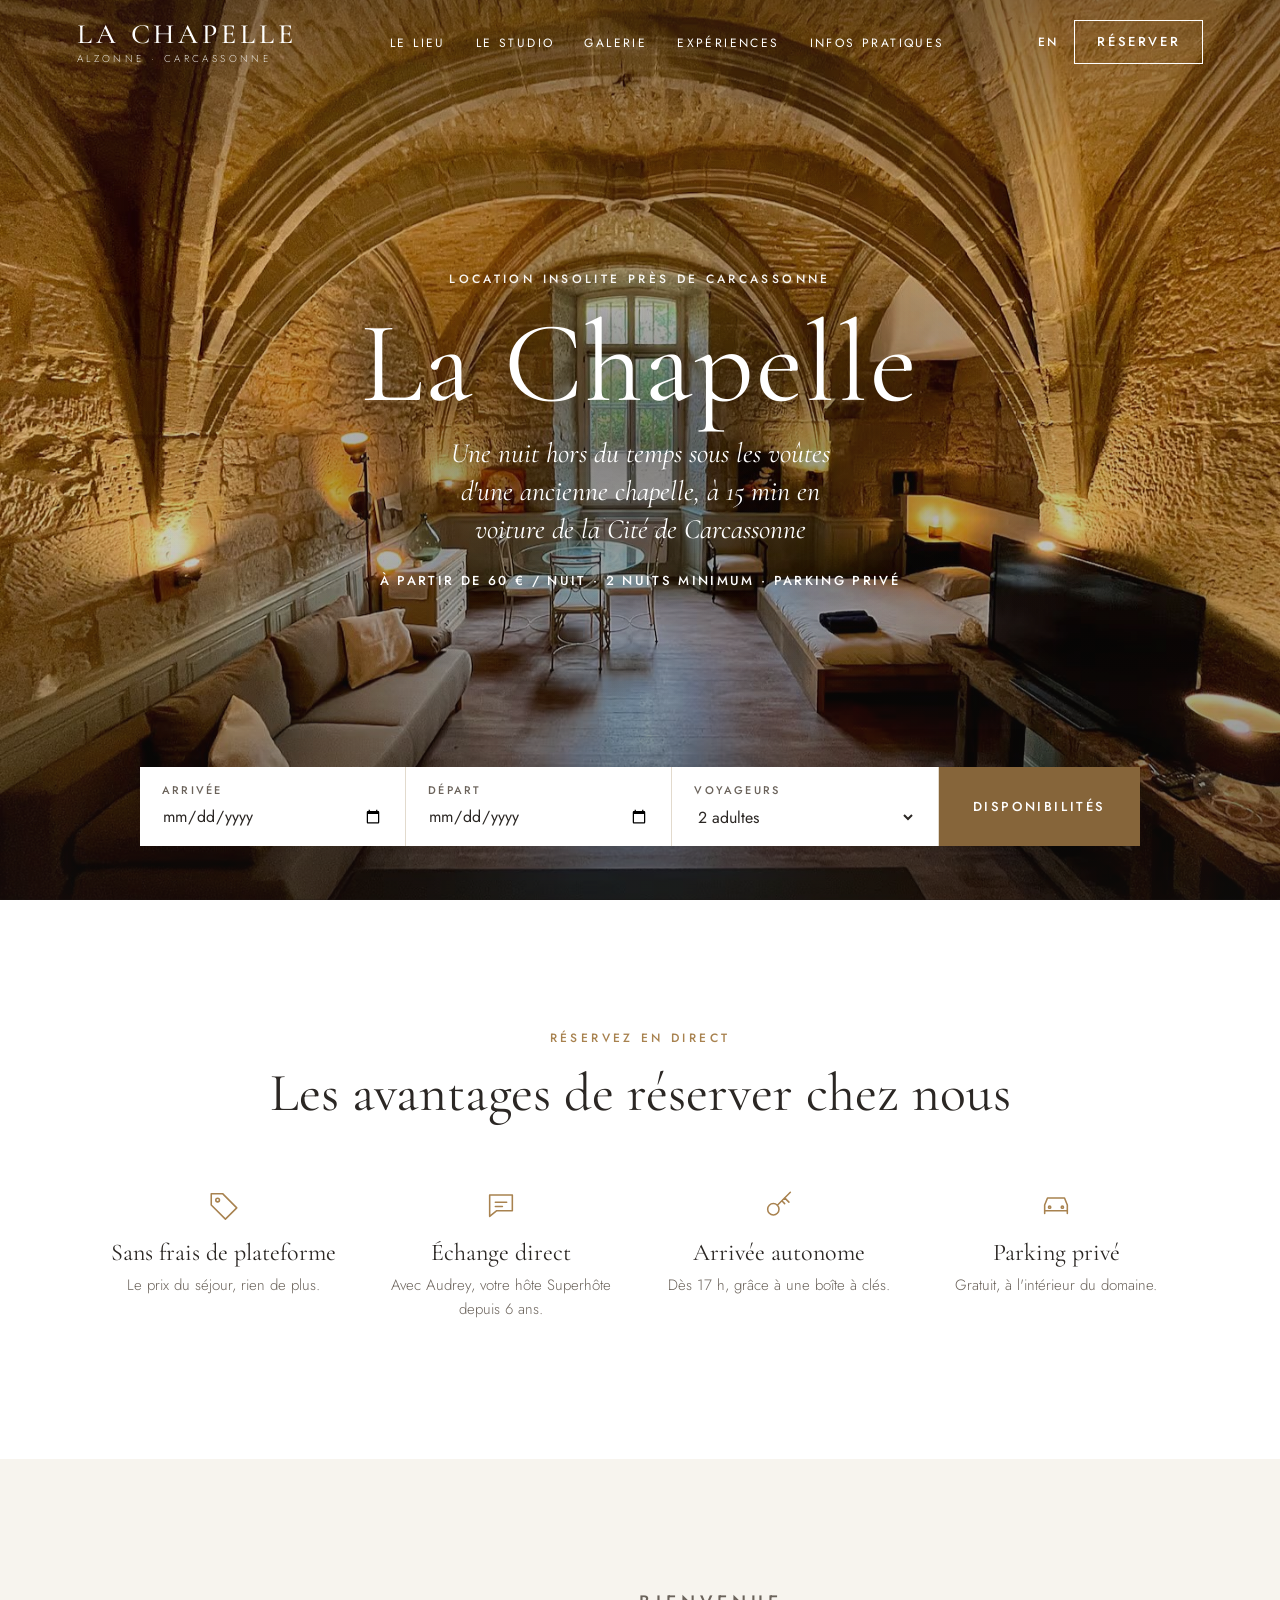
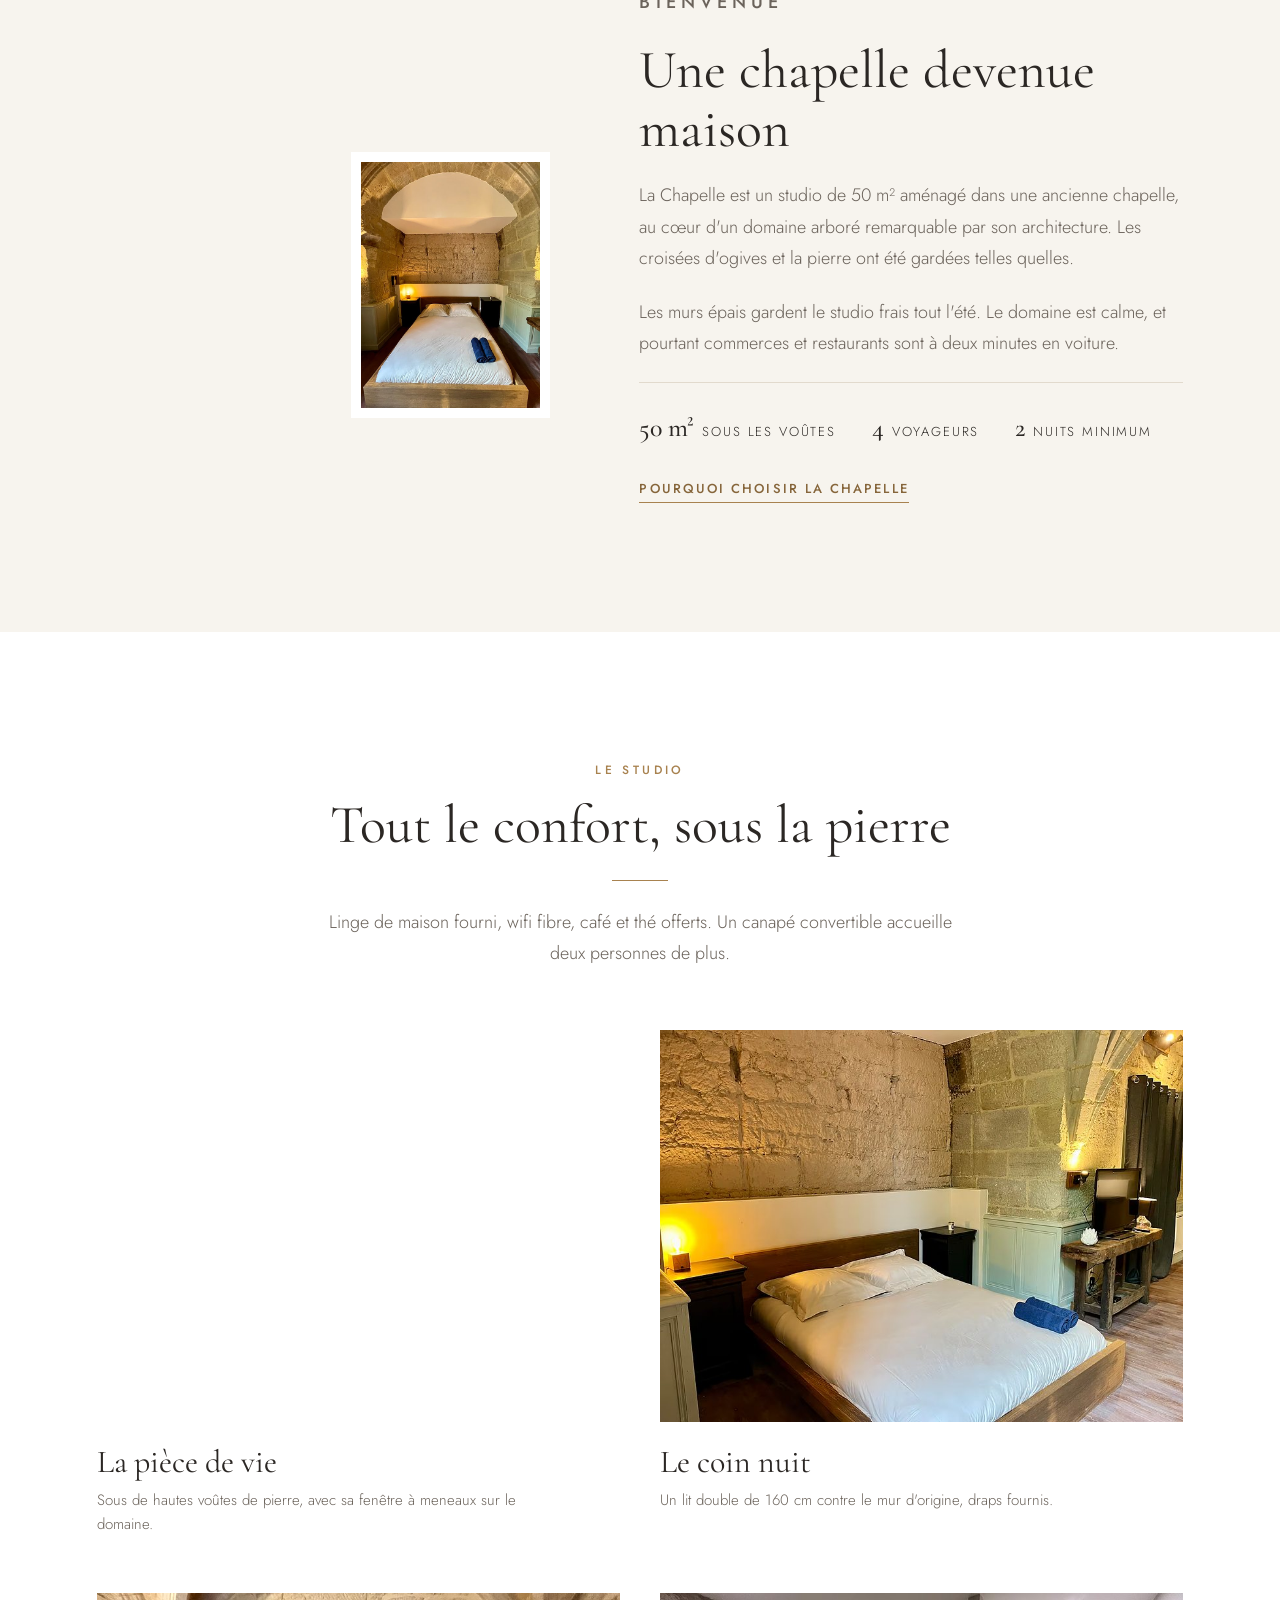
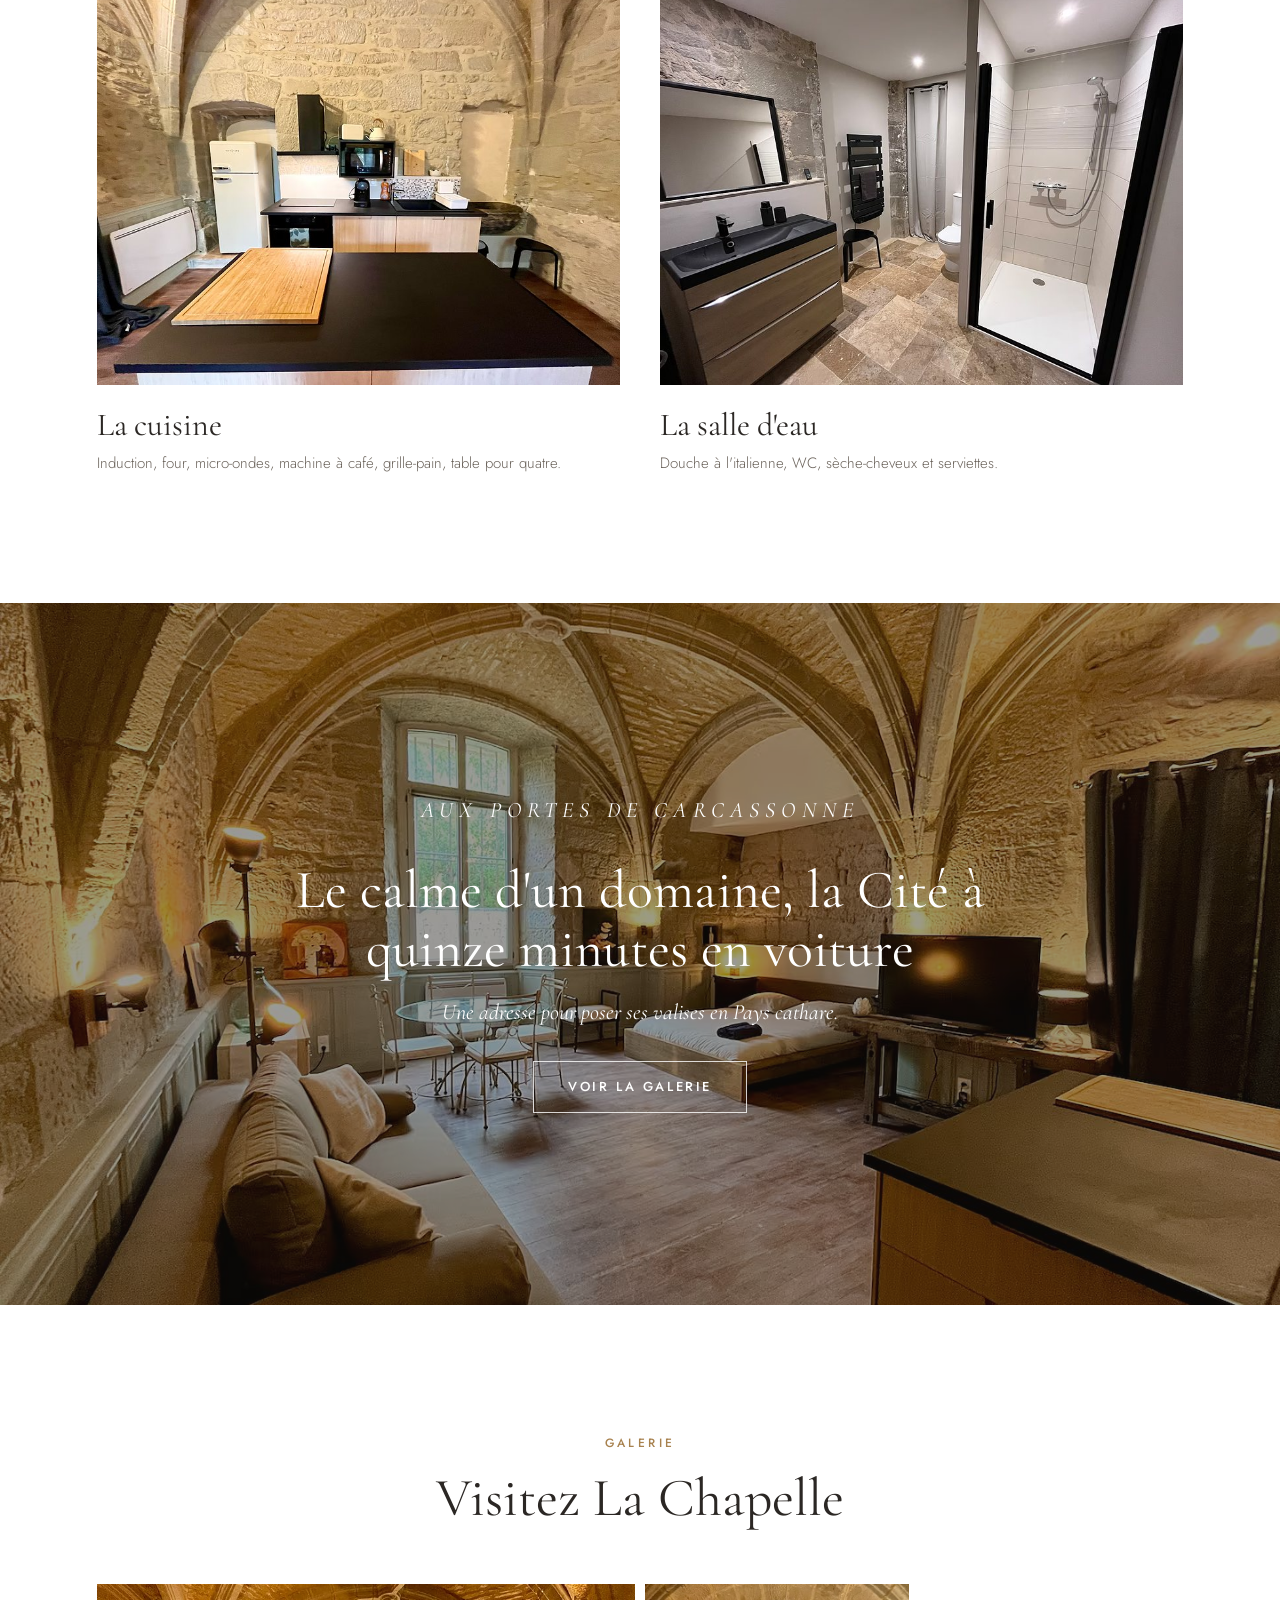
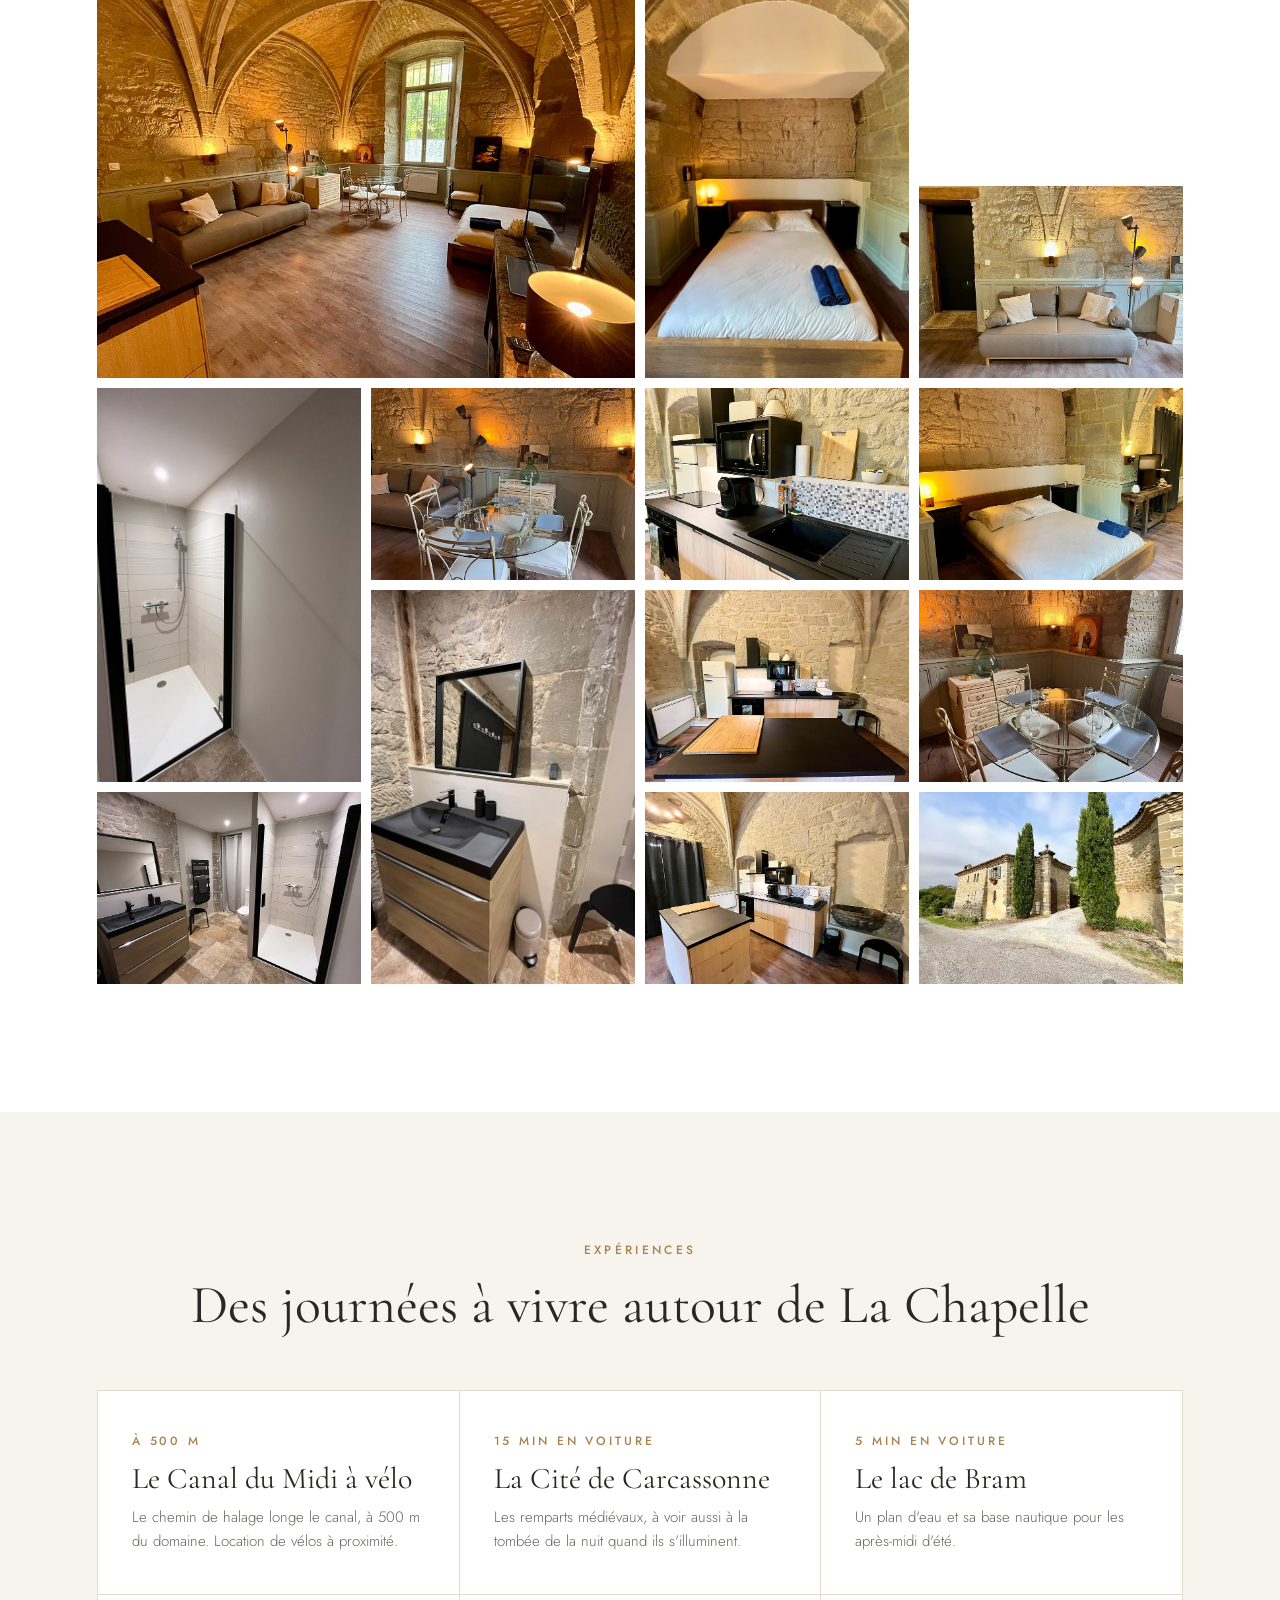
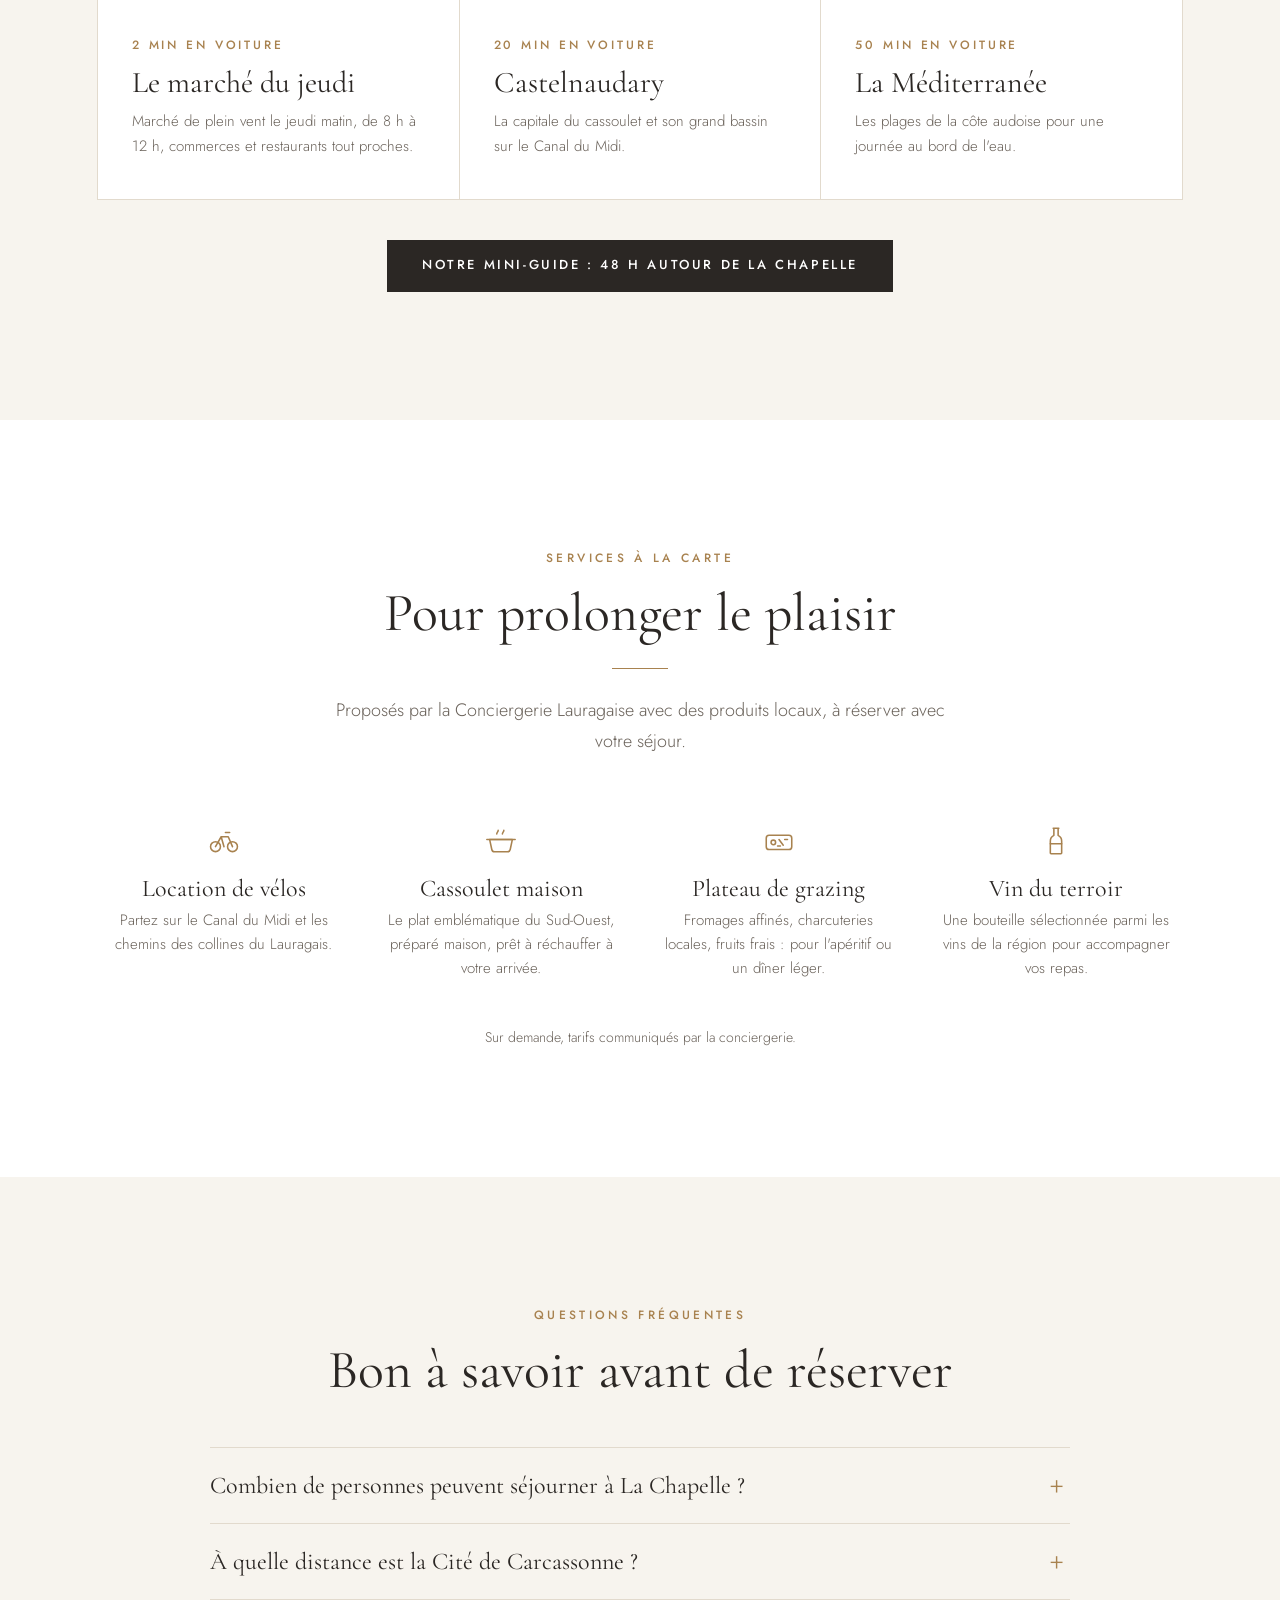
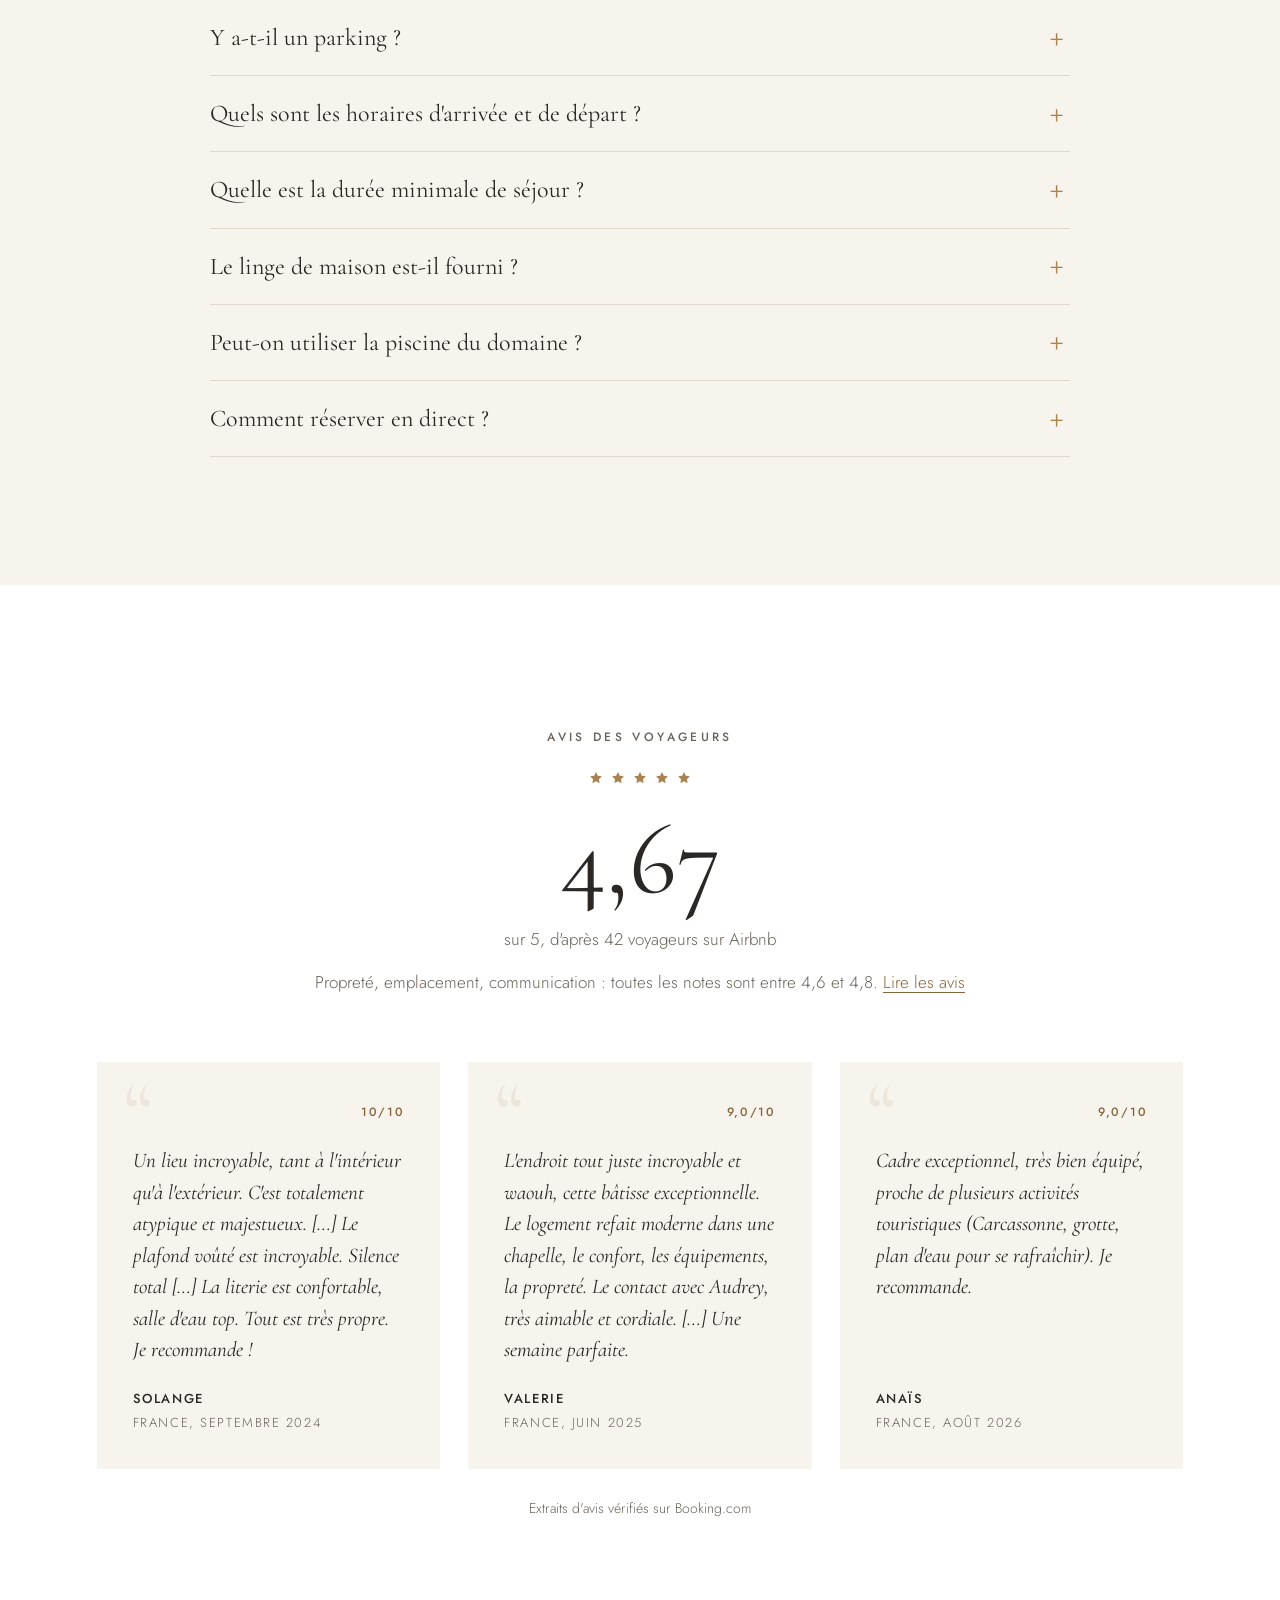
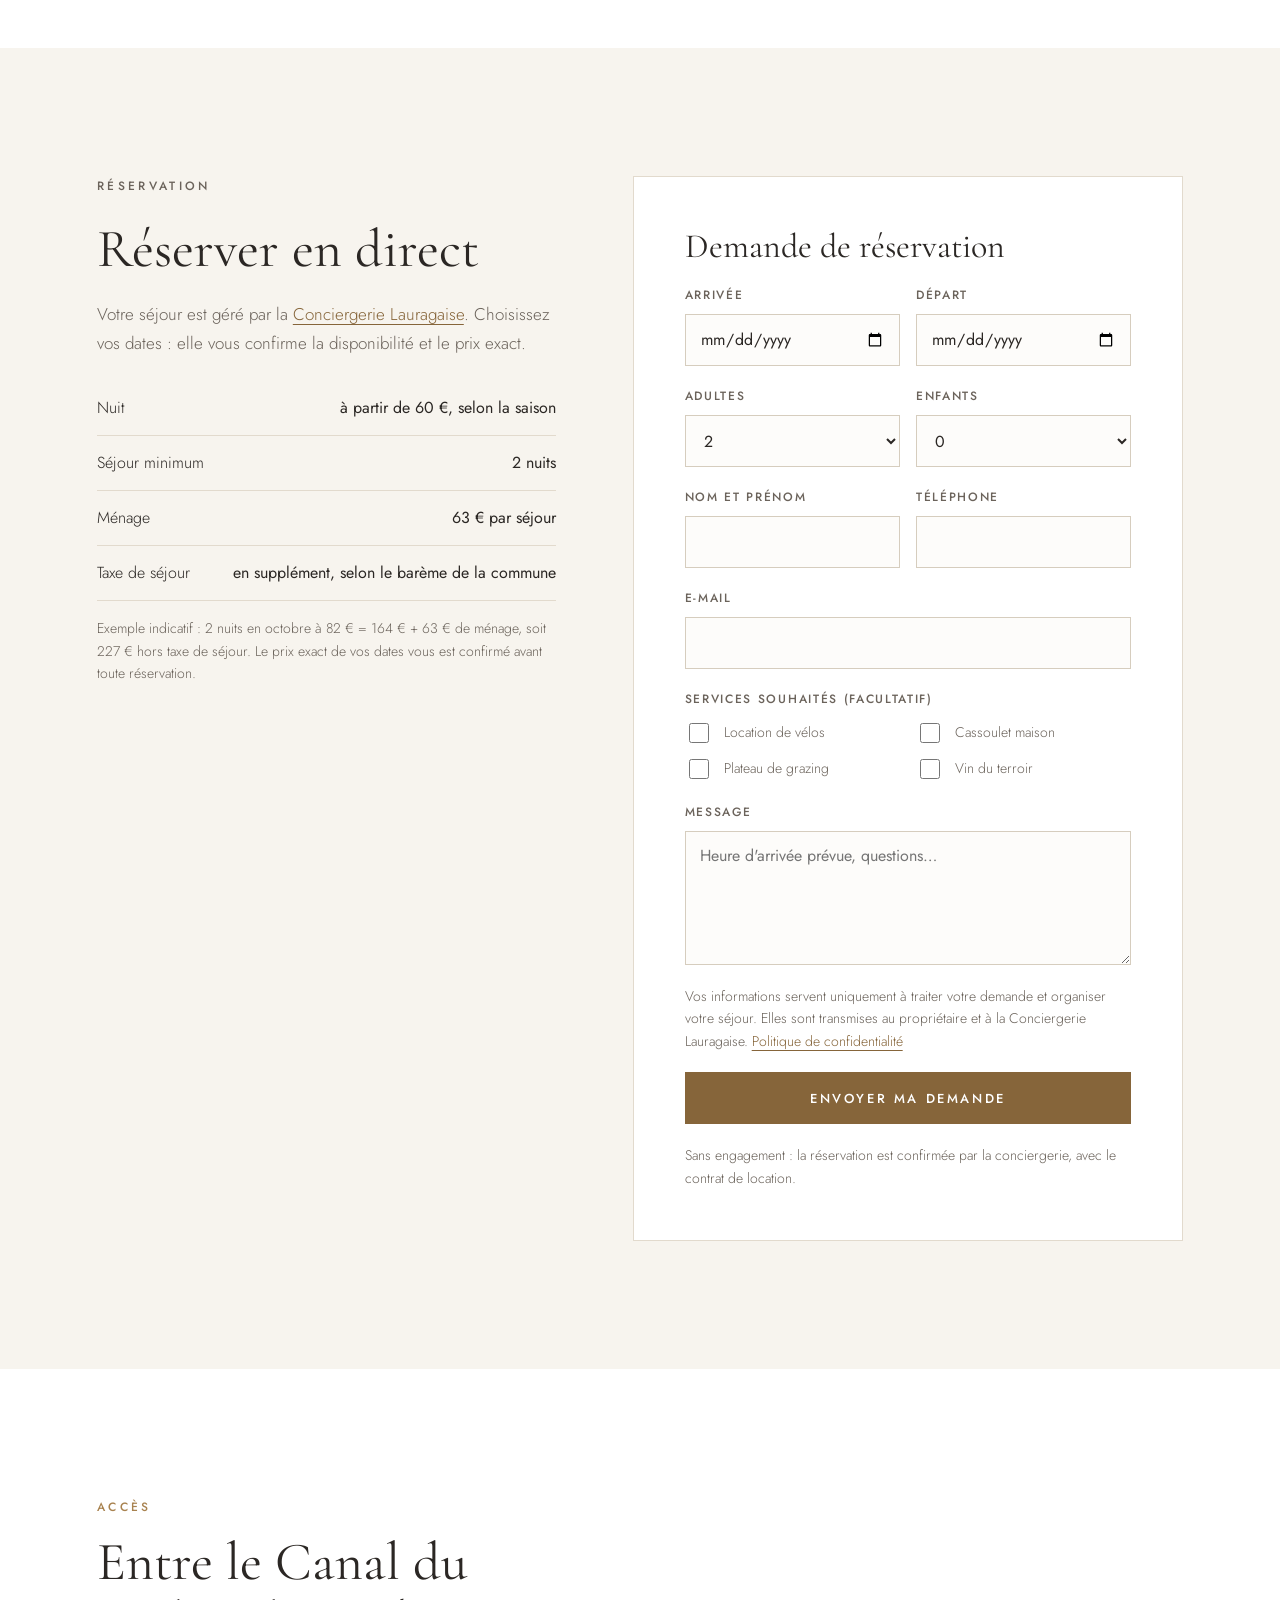
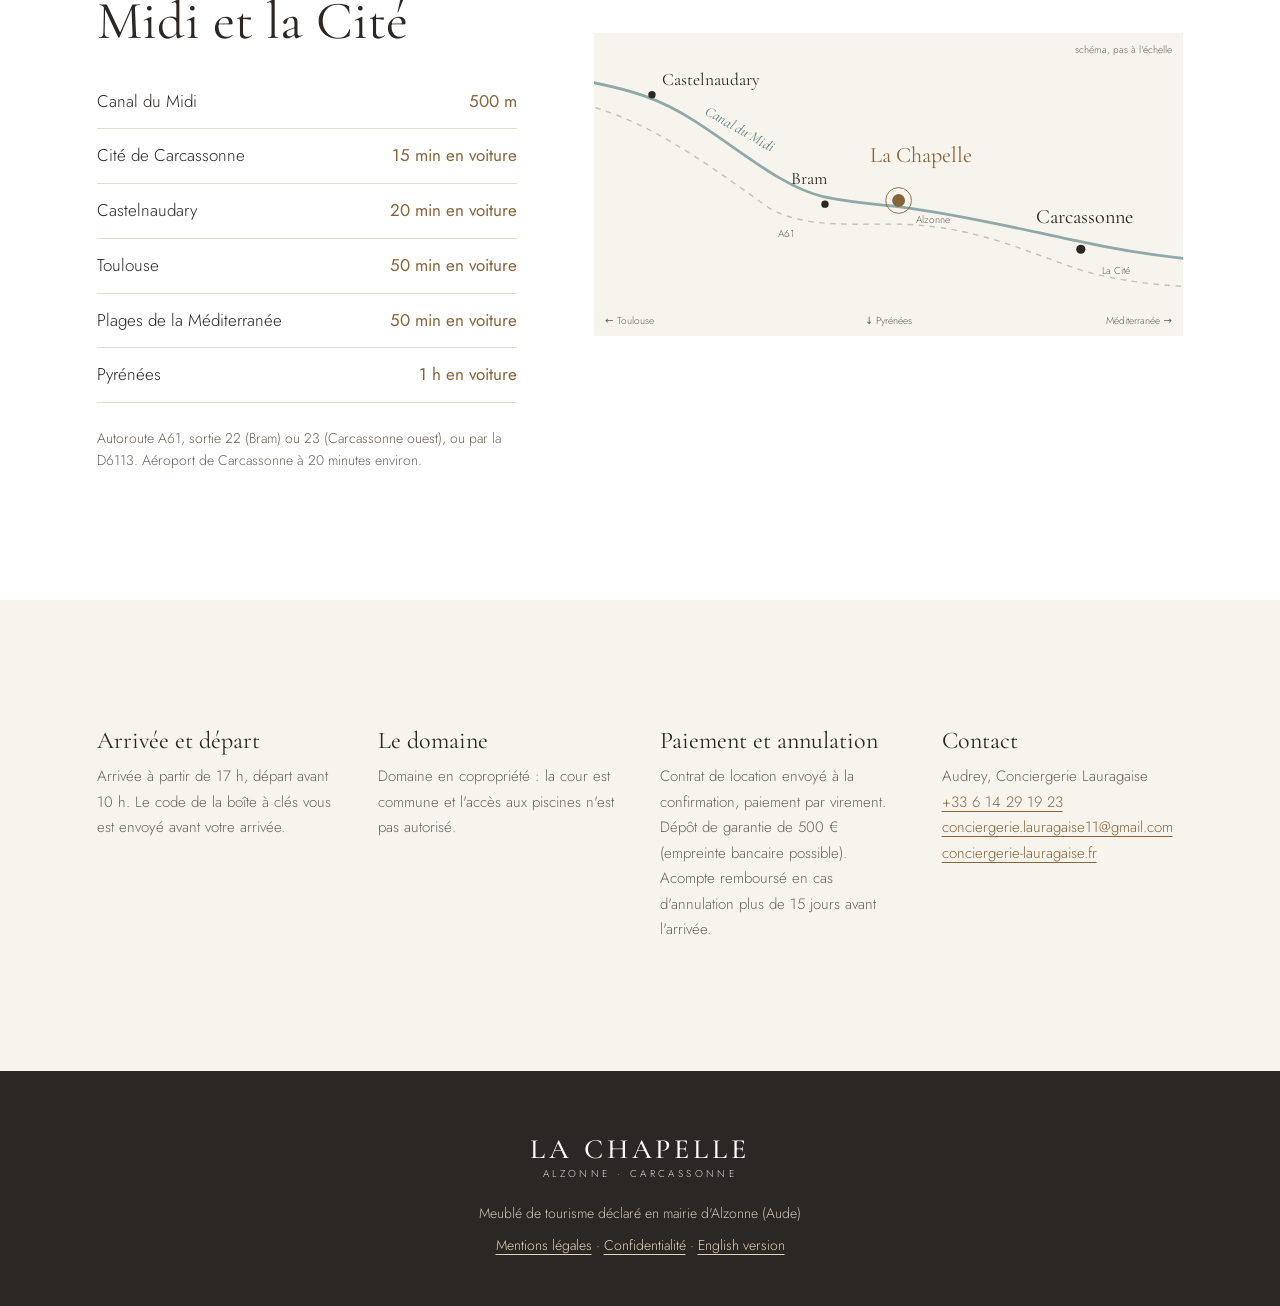
==== index.html @ 8fb8785d "Conversion et contenu : prix dès l'accueil, tarifs expliqués, distances précisées, pages « Pourquoi " ====
<!doctype html>
<html lang="fr">
<head>
<meta charset="utf-8">
<meta name="viewport" content="width=device-width, initial-scale=1">
<title>La Chapelle, location insolite près de Carcassonne – Canal du Midi</title>
<meta name="description" content="Dormez dans une ancienne chapelle : studio de charme de 50 m² pour 4 personnes à Alzonne, à 15 min de la Cité de Carcassonne et 500 m du Canal du Midi. Parking, arrivée autonome. Réservez en direct.">
<link rel="canonical" href="https://lachapelle-carcassonne.com/">
<link rel="alternate" hreflang="fr" href="https://lachapelle-carcassonne.com/"><link rel="alternate" hreflang="en" href="https://lachapelle-carcassonne.com/en/"><link rel="alternate" hreflang="x-default" href="https://lachapelle-carcassonne.com/">
<meta name="robots" content="index,follow,max-image-preview:large">
<meta property="og:url" content="https://lachapelle-carcassonne.com/">
<meta property="og:locale" content="fr_FR">
<meta property="og:site_name" content="La Chapelle">
<meta name="twitter:card" content="summary_large_image">
<meta property="og:type" content="website">
<meta property="og:title" content="La Chapelle, location insolite près de Carcassonne – Canal du Midi">
<meta property="og:description" content="Dormez dans une ancienne chapelle : studio de charme de 50 m² pour 4 personnes à Alzonne, à 15 min de la Cité de Carcassonne et 500 m du Canal du Midi. Parking, arrivée autonome. Réservez en direct.">
<meta property="og:image" content="https://lachapelle-carcassonne.com/img/partage.jpg"><meta property="og:image:width" content="1200"><meta property="og:image:height" content="630">
<script type="application/ld+json">[{"@context": "https://schema.org", "@type": "VacationRental", "@id": "https://lachapelle-carcassonne.com/#chapelle", "name": "La Chapelle", "description": "Dormez dans une ancienne chapelle : studio de charme de 50 m² pour 4 personnes à Alzonne, à 15 min de la Cité de Carcassonne et 500 m du Canal du Midi. Parking, arrivée autonome. Réservez en direct.", "url": "https://lachapelle-carcassonne.com/", "image": ["https://lachapelle-carcassonne.com/img/voutes-1600.jpg", "https://lachapelle-carcassonne.com/img/voutes-2-1600.jpg", "https://lachapelle-carcassonne.com/img/lit-arche-1600.jpg", "https://lachapelle-carcassonne.com/img/domaine-1600.jpg", "https://lachapelle-carcassonne.com/img/cuisine-ilot-1600.jpg"], "address": {"@type": "PostalAddress", "addressLocality": "Alzonne", "postalCode": "11170", "addressRegion": "Occitanie", "addressCountry": "FR"}, "geo": {"@type": "GeoCoordinates", "latitude": 43.254, "longitude": 2.176}, "telephone": "+33614291923", "email": "conciergerie.lauragaise11@gmail.com", "checkinTime": "17:00", "checkoutTime": "10:00", "priceRange": "60 € +", "containsPlace": {"@type": "Accommodation", "additionalType": "EntirePlace", "occupancy": {"@type": "QuantitativeValue", "value": 4}, "floorSize": {"@type": "QuantitativeValue", "value": 50, "unitCode": "MTK"}, "numberOfBedrooms": 0, "numberOfBathroomsTotal": 1, "bed": [{"@type": "BedDetails", "typeOfBed": "Double", "numberOfBeds": 1}, {"@type": "BedDetails", "typeOfBed": "SofaBed", "numberOfBeds": 1}]}, "amenityFeature": [{"@type": "LocationFeatureSpecification", "name": "kitchen", "value": true}, {"@type": "LocationFeatureSpecification", "name": "wifi", "value": true}, {"@type": "LocationFeatureSpecification", "name": "freeParking", "value": true}, {"@type": "LocationFeatureSpecification", "name": "tv", "value": true}, {"@type": "LocationFeatureSpecification", "name": "hairDryer", "value": true}, {"@type": "LocationFeatureSpecification", "name": "coffeeMaker", "value": true}, {"@type": "LocationFeatureSpecification", "name": "microwave", "value": true}, {"@type": "LocationFeatureSpecification", "name": "oven", "value": true}]}, {"@context": "https://schema.org", "@type": "FAQPage", "inLanguage": "fr", "mainEntity": [{"@type": "Question", "name": "Combien de personnes peuvent séjourner à La Chapelle ?", "acceptedAnswer": {"@type": "Answer", "text": "Le studio accueille jusqu'à 4 personnes : un lit double de 160 cm et un canapé convertible pour deux."}}, {"@type": "Question", "name": "À quelle distance est la Cité de Carcassonne ?", "acceptedAnswer": {"@type": "Answer", "text": "La Cité de Carcassonne est à environ 15 minutes en voiture. Le Canal du Midi est à 500 mètres du domaine, Castelnaudary à 20 minutes en voiture."}}, {"@type": "Question", "name": "Y a-t-il un parking ?", "acceptedAnswer": {"@type": "Answer", "text": "Oui, un parking privé et gratuit est disponible à l'intérieur du domaine."}}, {"@type": "Question", "name": "Quels sont les horaires d'arrivée et de départ ?", "acceptedAnswer": {"@type": "Answer", "text": "Arrivée à partir de 17 h, en autonomie grâce à une boîte à clés, et départ avant 10 h."}}, {"@type": "Question", "name": "Quelle est la durée minimale de séjour ?", "acceptedAnswer": {"@type": "Answer", "text": "Le séjour minimum est de 2 nuits."}}, {"@type": "Question", "name": "Le linge de maison est-il fourni ?", "acceptedAnswer": {"@type": "Answer", "text": "Oui : draps, serviettes de toilette et torchons sont fournis, ainsi que le café et le thé."}}, {"@type": "Question", "name": "Peut-on utiliser la piscine du domaine ?", "acceptedAnswer": {"@type": "Answer", "text": "Non, le domaine est en copropriété et l'accès aux piscines n'est pas autorisé aux voyageurs."}}, {"@type": "Question", "name": "Comment réserver en direct ?", "acceptedAnswer": {"@type": "Answer", "text": "Choisissez vos dates dans le calendrier et envoyez la demande : la Conciergerie Lauragaise vous confirme la disponibilité, le prix et vous envoie le contrat. Paiement par virement."}}]}]</script>
<meta name="theme-color" content="#FFFFFF">
<link rel="icon" href="favicon.svg" type="image/svg+xml">
<link rel="preload" href="fonts/cormorant-garamond-latin-400-normal.woff2" as="font" type="font/woff2" crossorigin>
<link rel="stylesheet" href="style.css">
</head>
<body>
<a class="skip" href="#contenu">Aller au contenu</a>
<header>
<div class="nav">
<a class="logo" href="#top" aria-label="La Chapelle"><b>La Chapelle</b><small>Alzonne · Carcassonne</small></a>
<ul><li><a href="#bienvenue">Le lieu</a></li><li><a href="#studio">Le studio</a></li><li><a href="#galerie">Galerie</a></li><li><a href="#experiences">Expériences</a></li><li><a href="#infos">Infos pratiques</a></li></ul>
<div class="nav-right"><a class="lang" href="en/" hreflang="en" lang="en" aria-label="English version">EN</a><a class="btn" href="#reserver">Réserver</a></div>
</div>
</header>

<main id="contenu">
<section id="top" class="hero">
<div class="slides"><img src="img/voutes-1600.jpg" srcset="img/voutes-800.jpg 800w, img/voutes-1600.jpg 1600w" sizes="100vw" width="800" height="600" alt="La pièce de vie sous les croisées d'ogives" decoding="async" class="on" fetchpriority="high"><img src="img/domaine-1600.jpg" srcset="img/domaine-800.jpg 800w, img/domaine-1600.jpg 1600w" sizes="100vw" width="800" height="600" alt="L'entrée du domaine bordée de cyprès" loading="lazy" decoding="async"><img src="img/voutes-2-1600.jpg" srcset="img/voutes-2-800.jpg 800w, img/voutes-2-1600.jpg 1600w" sizes="100vw" width="800" height="600" alt="Les voûtes et la grande fenêtre" loading="lazy" decoding="async"></div>
<div class="hero-content">
<h1><span class="label h1-sub">Location insolite près de Carcassonne</span><span class="h1-main">La Chapelle</span></h1>
<p class="hero-sub">Une nuit hors du temps sous les voûtes d'une ancienne chapelle, à 15 min en voiture de la Cité de Carcassonne</p>
<p class="hero-facts">À partir de 60 € / nuit · 2 nuits minimum · Parking privé</p>
</div>
<form class="bookbar" id="bookbar">
<label>Arrivée<input type="date" id="bb-in" required></label>
<label>Départ<input type="date" id="bb-out" required></label>
<label>Voyageurs<select id="bb-g"><option value="1">1 adulte</option><option value="2" selected>2 adultes</option><option value="3">3 adultes</option><option value="4">4 adultes</option></select></label>
<button class="btn gold" type="submit">Disponibilités</button>
</form>
</section>

<section class="section">
<div class="container center">
<p class="label">Réservez en direct</p>
<h2 style="margin-top:14px">Les avantages de réserver chez nous</h2>
<div class="perks"><div class="perk"><svg width="34" height="34" viewBox="0 0 24 24" fill="none" stroke="#A8824F" stroke-width="1.1" stroke-linecap="round" stroke-linejoin="round" aria-hidden="true"><path d="M3 12V4h8l10 10-8 8L3 12z"/><circle cx="7.5" cy="8.5" r="1.3"/></svg><h3>Sans frais de plateforme</h3><p>Le prix du séjour, rien de plus.</p></div><div class="perk"><svg width="34" height="34" viewBox="0 0 24 24" fill="none" stroke="#A8824F" stroke-width="1.1" stroke-linecap="round" stroke-linejoin="round" aria-hidden="true"><path d="M4 5h16v11H9l-5 4V5z"/><path d="M8 10h8M8 13h5"/></svg><h3>Échange direct</h3><p>Avec Audrey, votre hôte Superhôte depuis 6 ans.</p></div><div class="perk"><svg width="34" height="34" viewBox="0 0 24 24" fill="none" stroke="#A8824F" stroke-width="1.1" stroke-linecap="round" stroke-linejoin="round" aria-hidden="true"><circle cx="8" cy="15" r="4"/><path d="M11 12l9-9M16 7l3 3M14 9l2 2"/></svg><h3>Arrivée autonome</h3><p>Dès 17 h, grâce à une boîte à clés.</p></div><div class="perk"><svg width="34" height="34" viewBox="0 0 24 24" fill="none" stroke="#A8824F" stroke-width="1.1" stroke-linecap="round" stroke-linejoin="round" aria-hidden="true"><path d="M4 16v-4l2-5h12l2 5v4M4 16h16M4 16v2M20 16v2"/><circle cx="7.5" cy="13.5" r=".8"/><circle cx="16.5" cy="13.5" r=".8"/></svg><h3>Parking privé</h3><p>Gratuit, à l'intérieur du domaine.</p></div></div>
</div>
</section>

<section id="bienvenue" class="section ivoire">
<div class="container welcome">
<div class="duo">
<img src="img/domaine-1600.jpg" srcset="img/domaine-800.jpg 800w, img/domaine-1600.jpg 1600w" sizes="(max-width:900px) 80vw, 40vw" width="800" height="600" alt="L'entrée du domaine bordée de cyprès" loading="lazy" decoding="async">
<img src="img/lit-arche-1600.jpg" srcset="img/lit-arche-800.jpg 800w, img/lit-arche-1600.jpg 1600w" sizes="(max-width:900px) 45vw, 22vw" width="600" height="800" alt="Le lit sous une arche de pierre" loading="lazy" decoding="async">
</div>
<div class="text">
<p class="label">Bienvenue</p>
<h2>Une chapelle devenue maison</h2>
<p>La Chapelle est un studio de 50 m² aménagé dans une ancienne chapelle, au cœur d'un domaine arboré remarquable par son architecture. Les croisées d'ogives et la pierre ont été gardées telles quelles.</p>
<p>Les murs épais gardent le studio frais tout l'été. Le domaine est calme, et pourtant commerces et restaurants sont à deux minutes en voiture.</p>
<div class="facts"><span><b>50 m²</b>sous les voûtes</span><span><b>4</b>voyageurs</span><span><b>2</b>nuits minimum</span></div>
<p><a class="link-arrow" href="/location-insolite-carcassonne.html">Pourquoi choisir La Chapelle</a></p>
</div>
</div>
</section>

<section id="studio" class="section">
<div class="container">
<div class="center">
<p class="label">Le studio</p>
<h2 style="margin-top:14px">Tout le confort, sous la pierre</h2>
<div class="rule"></div>
<p class="intro-text">Linge de maison fourni, wifi fibre, café et thé offerts. Un canapé convertible accueille deux personnes de plus.</p>
</div>
<div class="rooms"><article class="room"><figure><img src="img/voutes-2-1600.jpg" srcset="img/voutes-2-800.jpg 800w, img/voutes-2-1600.jpg 1600w" sizes="(max-width:520px) 100vw, (max-width:1000px) 50vw, 25vw" width="800" height="600" alt="La pièce de vie" loading="lazy" decoding="async"></figure><h3>La pièce de vie</h3><p>Sous de hautes voûtes de pierre, avec sa fenêtre à meneaux sur le domaine.</p></article><article class="room"><figure><img src="img/lit-1600.jpg" srcset="img/lit-800.jpg 800w, img/lit-1600.jpg 1600w" sizes="(max-width:520px) 100vw, (max-width:1000px) 50vw, 25vw" width="800" height="600" alt="Le coin nuit" loading="lazy" decoding="async"></figure><h3>Le coin nuit</h3><p>Un lit double de 160 cm contre le mur d'origine, draps fournis.</p></article><article class="room"><figure><img src="img/cuisine-ilot-1600.jpg" srcset="img/cuisine-ilot-800.jpg 800w, img/cuisine-ilot-1600.jpg 1600w" sizes="(max-width:520px) 100vw, (max-width:1000px) 50vw, 25vw" width="800" height="600" alt="La cuisine" loading="lazy" decoding="async"></figure><h3>La cuisine</h3><p>Induction, four, micro-ondes, machine à café, grille-pain, table pour quatre.</p></article><article class="room"><figure><img src="img/salle-eau-1600.jpg" srcset="img/salle-eau-800.jpg 800w, img/salle-eau-1600.jpg 1600w" sizes="(max-width:520px) 100vw, (max-width:1000px) 50vw, 25vw" width="800" height="600" alt="La salle d'eau" loading="lazy" decoding="async"></figure><h3>La salle d'eau</h3><p>Douche à l'italienne, WC, sèche-cheveux et serviettes.</p></article></div>
</div>
</section>

<section class="band">
<img src="img/vue-ensemble-1600.jpg" srcset="img/vue-ensemble-800.jpg 800w, img/vue-ensemble-1600.jpg 1600w" sizes="100vw" width="800" height="600" alt="" loading="lazy" decoding="async">
<div class="inner">
<p class="label">Aux portes de Carcassonne</p>
<h2>Le calme d'un domaine, la Cité à quinze minutes en voiture</h2>
<p>Une adresse pour poser ses valises en Pays cathare.</p>
<a class="btn light" href="#galerie">Voir la galerie</a>
</div>
</section>

<section id="galerie" class="section">
<div class="container">
<div class="center"><p class="label">Galerie</p><h2 style="margin-top:14px">Visitez La Chapelle</h2></div>
<div class="gallery"><button type="button" class="wide" aria-label="Agrandir : Les voûtes et la grande fenêtre"><img src="img/voutes-2-1600.jpg" srcset="img/voutes-2-800.jpg 800w, img/voutes-2-1600.jpg 1600w" sizes="(max-width:700px) 50vw, 25vw" width="800" height="600" alt="Les voûtes et la grande fenêtre" loading="lazy" decoding="async"></button><button type="button" class="tall" aria-label="Agrandir : Le lit sous l'arche en pierre"><img src="img/lit-arche-1600.jpg" srcset="img/lit-arche-800.jpg 800w, img/lit-arche-1600.jpg 1600w" sizes="(max-width:700px) 50vw, 25vw" width="600" height="800" alt="Le lit sous l'arche en pierre" loading="lazy" decoding="async"></button><button type="button" aria-label="Agrandir : Vue d'ensemble du studio"><img src="img/vue-ensemble-1600.jpg" srcset="img/vue-ensemble-800.jpg 800w, img/vue-ensemble-1600.jpg 1600w" sizes="(max-width:700px) 50vw, 25vw" width="800" height="600" alt="Vue d'ensemble du studio" loading="lazy" decoding="async"></button><button type="button" aria-label="Agrandir : Le salon et son canapé convertible"><img src="img/canape-1600.jpg" srcset="img/canape-800.jpg 800w, img/canape-1600.jpg 1600w" sizes="(max-width:700px) 50vw, 25vw" width="800" height="600" alt="Le salon et son canapé convertible" loading="lazy" decoding="async"></button><button type="button" class="tall" aria-label="Agrandir : La douche à l'italienne"><img src="img/douche-1600.jpg" srcset="img/douche-800.jpg 800w, img/douche-1600.jpg 1600w" sizes="(max-width:700px) 50vw, 25vw" width="600" height="800" alt="La douche à l'italienne" loading="lazy" decoding="async"></button><button type="button" aria-label="Agrandir : Le coin repas"><img src="img/repas-1600.jpg" srcset="img/repas-800.jpg 800w, img/repas-1600.jpg 1600w" sizes="(max-width:700px) 50vw, 25vw" width="800" height="600" alt="Le coin repas" loading="lazy" decoding="async"></button><button type="button" aria-label="Agrandir : La cuisine équipée"><img src="img/cuisine-1600.jpg" srcset="img/cuisine-800.jpg 800w, img/cuisine-1600.jpg 1600w" sizes="(max-width:700px) 50vw, 25vw" width="800" height="600" alt="La cuisine équipée" loading="lazy" decoding="async"></button><button type="button" aria-label="Agrandir : Le coin nuit"><img src="img/lit-1600.jpg" srcset="img/lit-800.jpg 800w, img/lit-1600.jpg 1600w" sizes="(max-width:700px) 50vw, 25vw" width="800" height="600" alt="Le coin nuit" loading="lazy" decoding="async"></button><button type="button" class="tall" aria-label="Agrandir : La vasque de la salle d'eau"><img src="img/vasque-1600.jpg" srcset="img/vasque-800.jpg 800w, img/vasque-1600.jpg 1600w" sizes="(max-width:700px) 50vw, 25vw" width="600" height="800" alt="La vasque de la salle d'eau" loading="lazy" decoding="async"></button><button type="button" aria-label="Agrandir : La cuisine et son îlot"><img src="img/cuisine-ilot-1600.jpg" srcset="img/cuisine-ilot-800.jpg 800w, img/cuisine-ilot-1600.jpg 1600w" sizes="(max-width:700px) 50vw, 25vw" width="800" height="600" alt="La cuisine et son îlot" loading="lazy" decoding="async"></button><button type="button" aria-label="Agrandir : La table ronde"><img src="img/repas-2-1600.jpg" srcset="img/repas-2-800.jpg 800w, img/repas-2-1600.jpg 1600w" sizes="(max-width:700px) 50vw, 25vw" width="800" height="600" alt="La table ronde" loading="lazy" decoding="async"></button><button type="button" aria-label="Agrandir : La salle d'eau"><img src="img/salle-eau-1600.jpg" srcset="img/salle-eau-800.jpg 800w, img/salle-eau-1600.jpg 1600w" sizes="(max-width:700px) 50vw, 25vw" width="800" height="600" alt="La salle d'eau" loading="lazy" decoding="async"></button><button type="button" aria-label="Agrandir : La cuisine sous la voûte"><img src="img/cuisine-2-1600.jpg" srcset="img/cuisine-2-800.jpg 800w, img/cuisine-2-1600.jpg 1600w" sizes="(max-width:700px) 50vw, 25vw" width="800" height="600" alt="La cuisine sous la voûte" loading="lazy" decoding="async"></button><button type="button" aria-label="Agrandir : L'entrée du domaine"><img src="img/domaine-1600.jpg" srcset="img/domaine-800.jpg 800w, img/domaine-1600.jpg 1600w" sizes="(max-width:700px) 50vw, 25vw" width="800" height="600" alt="L'entrée du domaine" loading="lazy" decoding="async"></button></div>
</div>
</section>

<section id="experiences" class="section ivoire">
<div class="container">
<div class="center"><p class="label">Expériences</p><h2 style="margin-top:14px">Des journées à vivre autour de La Chapelle</h2></div>
<div class="exps"><div class="exp"><span class="time">À 500 m</span><h3>Le Canal du Midi à vélo</h3><p>Le chemin de halage longe le canal, à 500 m du domaine. Location de vélos à proximité.</p></div><div class="exp"><span class="time">15 min en voiture</span><h3>La Cité de Carcassonne</h3><p>Les remparts médiévaux, à voir aussi à la tombée de la nuit quand ils s'illuminent.</p></div><div class="exp"><span class="time">5 min en voiture</span><h3>Le lac de Bram</h3><p>Un plan d'eau et sa base nautique pour les après-midi d'été.</p></div><div class="exp"><span class="time">2 min en voiture</span><h3>Le marché du jeudi</h3><p>Marché de plein vent le jeudi matin, de 8 h à 12 h, commerces et restaurants tout proches.</p></div><div class="exp"><span class="time">20 min en voiture</span><h3>Castelnaudary</h3><p>La capitale du cassoulet et son grand bassin sur le Canal du Midi.</p></div><div class="exp"><span class="time">50 min en voiture</span><h3>La Méditerranée</h3><p>Les plages de la côte audoise pour une journée au bord de l'eau.</p></div></div>
<p class="center" style="margin-top:40px"><a class="btn" href="/que-faire-autour-de-carcassonne.html">Notre mini-guide : 48 h autour de La Chapelle</a></p>
</div>
</section>

<section id="services" class="section">
<div class="container">
<div class="center"><p class="label">Services à la carte</p><h2 style="margin-top:14px">Pour prolonger le plaisir</h2><div class="rule"></div><p class="intro-text">Proposés par la Conciergerie Lauragaise avec des produits locaux, à réserver avec votre séjour.</p></div>
<div class="perks"><div class="perk"><svg width="34" height="34" viewBox="0 0 24 24" fill="none" stroke="#A8824F" stroke-width="1.1" stroke-linecap="round" stroke-linejoin="round" aria-hidden="true"><circle cx="6" cy="16" r="3.5"/><circle cx="18" cy="16" r="3.5"/><path d="M6 16l4-7h5l3 7M10 9l2 7M13 6h3"/></svg><h3>Location de vélos</h3><p>Partez sur le Canal du Midi et les chemins des collines du Lauragais.</p></div><div class="perk"><svg width="34" height="34" viewBox="0 0 24 24" fill="none" stroke="#A8824F" stroke-width="1.1" stroke-linecap="round" stroke-linejoin="round" aria-hidden="true"><path d="M4 11h16l-1.5 7a2 2 0 01-2 1.6H7.5a2 2 0 01-2-1.6L4 11z"/><path d="M2 11h20M9 7c0-1 1-1.5 1-2.5M13 7c0-1 1-1.5 1-2.5"/></svg><h3>Cassoulet maison</h3><p>Le plat emblématique du Sud-Ouest, préparé maison, prêt à réchauffer à votre arrivée.</p></div><div class="perk"><svg width="34" height="34" viewBox="0 0 24 24" fill="none" stroke="#A8824F" stroke-width="1.1" stroke-linecap="round" stroke-linejoin="round" aria-hidden="true"><rect x="3" y="8" width="18" height="10" rx="2"/><circle cx="8" cy="13" r="1.6"/><path d="M12 11l3 4M16 11h2M11 15.5h2"/></svg><h3>Plateau de grazing</h3><p>Fromages affinés, charcuteries locales, fruits frais : pour l'apéritif ou un dîner léger.</p></div><div class="perk"><svg width="34" height="34" viewBox="0 0 24 24" fill="none" stroke="#A8824F" stroke-width="1.1" stroke-linecap="round" stroke-linejoin="round" aria-hidden="true"><path d="M10 3h4M10.5 3v5c-2 1-2.5 2.5-2.5 4v8.5a.5.5 0 00.5.5h7a.5.5 0 00.5-.5V12c0-1.5-.5-3-2.5-4V3"/><path d="M8 14h8"/></svg><h3>Vin du terroir</h3><p>Une bouteille sélectionnée parmi les vins de la région pour accompagner vos repas.</p></div></div>
<p class="small center" style="margin-top:36px">Sur demande, tarifs communiqués par la conciergerie.</p>
</div>
</section>

<section id="faq" class="section ivoire">
<div class="container faq">
<div class="center"><p class="label">Questions fréquentes</p><h2 style="margin-top:14px">Bon à savoir avant de réserver</h2></div>
<div class="faq-list"><details><summary>Combien de personnes peuvent séjourner à La Chapelle ?</summary><p>Le studio accueille jusqu'à 4 personnes : un lit double de 160 cm et un canapé convertible pour deux.</p></details><details><summary>À quelle distance est la Cité de Carcassonne ?</summary><p>La Cité de Carcassonne est à environ 15 minutes en voiture. Le Canal du Midi est à 500 mètres du domaine, Castelnaudary à 20 minutes en voiture.</p></details><details><summary>Y a-t-il un parking ?</summary><p>Oui, un parking privé et gratuit est disponible à l'intérieur du domaine.</p></details><details><summary>Quels sont les horaires d'arrivée et de départ ?</summary><p>Arrivée à partir de 17 h, en autonomie grâce à une boîte à clés, et départ avant 10 h.</p></details><details><summary>Quelle est la durée minimale de séjour ?</summary><p>Le séjour minimum est de 2 nuits.</p></details><details><summary>Le linge de maison est-il fourni ?</summary><p>Oui : draps, serviettes de toilette et torchons sont fournis, ainsi que le café et le thé.</p></details><details><summary>Peut-on utiliser la piscine du domaine ?</summary><p>Non, le domaine est en copropriété et l'accès aux piscines n'est pas autorisé aux voyageurs.</p></details><details><summary>Comment réserver en direct ?</summary><p>Choisissez vos dates dans le calendrier et envoyez la demande : la Conciergerie Lauragaise vous confirme la disponibilité, le prix et vous envoie le contrat. Paiement par virement.</p></details></div>
</div>
</section>

<section class="section">
<div class="container review">
<p class="label">Avis des voyageurs</p>
<div class="stars" style="margin-top:22px"><svg width="16" height="16" viewBox="0 0 24 24" fill="currentColor" aria-hidden="true"><path d="M12 3l2.7 5.6 6.1.9-4.4 4.3 1 6.1L12 17l-5.4 2.9 1-6.1-4.4-4.3 6.1-.9z"/></svg><svg width="16" height="16" viewBox="0 0 24 24" fill="currentColor" aria-hidden="true"><path d="M12 3l2.7 5.6 6.1.9-4.4 4.3 1 6.1L12 17l-5.4 2.9 1-6.1-4.4-4.3 6.1-.9z"/></svg><svg width="16" height="16" viewBox="0 0 24 24" fill="currentColor" aria-hidden="true"><path d="M12 3l2.7 5.6 6.1.9-4.4 4.3 1 6.1L12 17l-5.4 2.9 1-6.1-4.4-4.3 6.1-.9z"/></svg><svg width="16" height="16" viewBox="0 0 24 24" fill="currentColor" aria-hidden="true"><path d="M12 3l2.7 5.6 6.1.9-4.4 4.3 1 6.1L12 17l-5.4 2.9 1-6.1-4.4-4.3 6.1-.9z"/></svg><svg width="16" height="16" viewBox="0 0 24 24" fill="currentColor" aria-hidden="true"><path d="M12 3l2.7 5.6 6.1.9-4.4 4.3 1 6.1L12 17l-5.4 2.9 1-6.1-4.4-4.3 6.1-.9z"/></svg></div>
<div class="score">4,67</div>
<p>sur 5, d'après 42 voyageurs sur Airbnb</p>
<p>Propreté, emplacement, communication : toutes les notes sont entre 4,6 et 4,8. <a href="https://www.airbnb.fr/rooms/1157387034836162874/reviews" target="_blank" rel="noopener">Lire les avis</a></p>
</div>
<div class="container"><div class="quotes"><figure class="quote"><span class="q-score">10/10</span><blockquote>Un lieu incroyable, tant à l'intérieur qu'à l'extérieur. C'est totalement atypique et majestueux. […] Le plafond voûté est incroyable. Silence total […] La literie est confortable, salle d'eau top. Tout est très propre. Je recommande !</blockquote><figcaption><b>Solange</b>France, septembre 2024</figcaption></figure><figure class="quote"><span class="q-score">9,0/10</span><blockquote>L'endroit tout juste incroyable et waouh, cette bâtisse exceptionnelle. Le logement refait moderne dans une chapelle, le confort, les équipements, la propreté. Le contact avec Audrey, très aimable et cordiale. […] Une semaine parfaite.</blockquote><figcaption><b>Valerie</b>France, juin 2025</figcaption></figure><figure class="quote"><span class="q-score">9,0/10</span><blockquote>Cadre exceptionnel, très bien équipé, proche de plusieurs activités touristiques (Carcassonne, grotte, plan d'eau pour se rafraîchir). Je recommande.</blockquote><figcaption><b>Anaïs</b>France, août 2026</figcaption></figure></div><p class="small center" style="margin-top:28px">Extraits d'avis vérifiés sur Booking.com</p></div>
</section>

<section id="reserver" class="section ivoire">
<div class="container reserve">
<div class="text">
<p class="label">Réservation</p>
<h2>Réserver en direct</h2>
<p>Votre séjour est géré par la <a href="https://conciergerie-lauragaise.fr" target="_blank" rel="noopener">Conciergerie Lauragaise</a>. Choisissez vos dates : elle vous confirme la disponibilité et le prix exact.</p>
<table class="prix"><tr><td>Nuit</td><td>à partir de 60 €, selon la saison</td></tr><tr><td>Séjour minimum</td><td>2 nuits</td></tr><tr><td>Ménage</td><td>63 € par séjour</td></tr><tr><td>Taxe de séjour</td><td>en supplément, selon le barème de la commune</td></tr></table>
<p class="small prix-ex">Exemple indicatif : 2 nuits en octobre à 82 € = 164 € + 63 € de ménage, soit 227 € hors taxe de séjour. Le prix exact de vos dates vous est confirmé avant toute réservation.</p>
<div id="cal" class="cal" hidden>
<div class="cal-head"><strong>Disponibilités</strong><span><button type="button" class="prev" aria-label="Photo précédente">‹</button> <button type="button" class="next" aria-label="Photo suivante">›</button></span></div>
<div class="cal-months"></div>
<div class="cal-legend"><span><i style="background:#fff;border:1px solid #D6CDBE"></i>Libre</span><span><i style="border:1px solid #B9B0A4"></i>Réservé</span><span><i style="background:#86653A"></i>Vos dates</span></div>
</div>
</div>
<form class="booking" id="booking" method="POST" action="/.netlify/functions/reservation" data-thanks="/merci.html" data-err="L'envoi n'a pas fonctionné. Réessayez, ou écrivez à conciergerie.lauragaise11@gmail.com.">
<input type="hidden" name="langue" value="fr">
<input type="checkbox" name="botcheck" class="hp" style="display:none" tabindex="-1" autocomplete="off">
<h3>Demande de réservation</h3>
<div class="row2">
<label>Arrivée<input type="date" name="arrivee" id="arrivee" required></label>
<label>Départ<input type="date" name="depart" id="depart" required></label>
</div>
<div class="row2">
<label>Adultes<select name="adultes" id="adultes"><option>1</option><option selected>2</option><option>3</option><option>4</option></select></label>
<label>Enfants<select name="enfants"><option selected>0</option><option>1</option><option>2</option><option>3</option></select></label>
</div>
<div class="row2">
<label>Nom et prénom<input type="text" name="nom" autocomplete="name" required></label>
<label>Téléphone<input type="tel" name="telephone" autocomplete="tel" required></label>
</div>
<label>E-mail<input type="email" name="email" autocomplete="email" required></label>
<fieldset class="svc"><legend>Services souhaités (facultatif)</legend><label class="consent"><input type="checkbox" name="services" value="Location de vélos"> Location de vélos</label><label class="consent"><input type="checkbox" name="services" value="Cassoulet maison"> Cassoulet maison</label><label class="consent"><input type="checkbox" name="services" value="Plateau de grazing"> Plateau de grazing</label><label class="consent"><input type="checkbox" name="services" value="Vin du terroir"> Vin du terroir</label></fieldset>
<label>Message<textarea name="message" rows="4" placeholder="Heure d'arrivée prévue, questions…"></textarea></label>
<p class="small privacy-note">Vos informations servent uniquement à traiter votre demande et organiser votre séjour. Elles sont transmises au propriétaire et à la Conciergerie Lauragaise. <a href="/politique-confidentialite.html">Politique de confidentialité</a></p>
<button class="btn gold" type="submit">Envoyer ma demande</button>
<p class="form-msg" role="status" aria-live="polite"></p>
<p class="small">Sans engagement : la réservation est confirmée par la conciergerie, avec le contrat de location.</p>
</form>
</div>
</section>

<section class="section">
<div class="container access">
<div>
<p class="label">Accès</p>
<h2 style="margin-top:14px">Entre le Canal du Midi et la Cité</h2>
<ul class="dist"><li><span>Canal du Midi</span><span>500 m</span></li><li><span>Cité de Carcassonne</span><span>15 min en voiture</span></li><li><span>Castelnaudary</span><span>20 min en voiture</span></li><li><span>Toulouse</span><span>50 min en voiture</span></li><li><span>Plages de la Méditerranée</span><span>50 min en voiture</span></li><li><span>Pyrénées</span><span>1 h en voiture</span></li></ul>
<p class="small">Autoroute A61, sortie 22 (Bram) ou 23 (Carcassonne ouest), ou par la D6113. Aéroport de Carcassonne à 20 minutes environ.</p>
</div>
<div><svg class="carte" viewBox="0 0 640 330" role="img" aria-label="Carte schématique : La Chapelle à Alzonne, entre Castelnaudary et Carcassonne, le long du Canal du Midi">
<rect width="640" height="330" fill="#F7F4EE"/>
<path d="M-10,52 C40,62 70,70 110,96 C160,128 205,168 250,178 C290,186 312,186 340,190 C400,198 460,212 525,226 C570,236 610,242 650,246" fill="none" stroke="#8FA9AA" stroke-width="3" stroke-linecap="round"/>
<path d="M-10,78 C60,96 120,140 190,190 C230,214 290,206 340,208 C420,212 470,238 530,258 C580,272 620,274 650,276" fill="none" stroke="#C9BFB0" stroke-width="1.5" stroke-dasharray="6 6"/>
<text x="120" y="88" font-size="16" transform="rotate(30 120 88)" style="fill:#5E7E7F;font-style:italic">Canal du Midi</text>
<text x="200" y="222" class="sm">A61</text>
<g><circle cx="63" cy="67" r="4" fill="#2B2724"/><text x="74" y="56" font-size="19">Castelnaudary</text></g>
<g><circle cx="251" cy="186" r="4" fill="#2B2724"/><text x="214" y="164" font-size="19">Bram</text></g>
<g><circle cx="529" cy="235" r="5" fill="#2B2724"/><text x="480" y="206" font-size="22">Carcassonne</text><text x="552" y="262" class="sm">La Cité</text></g>
<g><circle cx="331" cy="182" r="7" fill="#86653A"/><circle cx="331" cy="182" r="14" fill="none" stroke="#86653A" stroke-width="1"/><text x="300" y="140" font-size="24" style="fill:#86653A">La Chapelle</text><text x="350" y="206" class="sm">Alzonne</text></g>
<text x="12" y="316" class="sm">← Toulouse</text>
<text x="628" y="316" class="sm" text-anchor="end">Méditerranée →</text>
<text x="320" y="316" class="sm" text-anchor="middle">↓ Pyrénées</text>
<text x="628" y="22" class="sm" text-anchor="end">schéma, pas à l'échelle</text>
</svg></div>
</div>
</section>

<section id="infos" class="section ivoire">
<div class="container infos">
<div><h3>Arrivée et départ</h3><p>Arrivée à partir de 17 h, départ avant 10 h. Le code de la boîte à clés vous est envoyé avant votre arrivée.</p></div><div><h3>Le domaine</h3><p>Domaine en copropriété : la cour est commune et l'accès aux piscines n'est pas autorisé.</p></div><div><h3>Paiement et annulation</h3><p>Contrat de location envoyé à la confirmation, paiement par virement. Dépôt de garantie de 500 € (empreinte bancaire possible). Acompte remboursé en cas d'annulation plus de 15 jours avant l'arrivée.</p></div>
<div><h3>Contact</h3><p>Audrey, Conciergerie Lauragaise<br><a href="tel:+33614291923">+33 6 14 29 19 23</a><br><a href="mailto:conciergerie.lauragaise11@gmail.com">conciergerie.lauragaise11@gmail.com</a><br><a href="https://conciergerie-lauragaise.fr" target="_blank" rel="noopener">conciergerie-lauragaise.fr</a></p></div>
</div>
</section>
</main>

<footer>
<a class="logo" href="#top" aria-label="La Chapelle"><b>La Chapelle</b><small>Alzonne · Carcassonne</small></a>
<p>Meublé de tourisme déclaré en mairie d'Alzonne (Aude)</p>
<p><a href="mentions-legales.html">Mentions légales</a> · <a href="politique-confidentialite.html">Confidentialité</a> · <a href="en/">English version</a></p>
</footer>

<dialog id="lb" aria-label="Agrandir">
<img id="lb-img" src="img/voutes-2-1600.jpg" alt="">
<div class="lb-bar">
<button type="button" id="lb-prev" aria-label="Photo précédente">‹</button>
<span id="lb-cap"></span>
<span style="display:flex;gap:8px"><button type="button" id="lb-next" aria-label="Photo suivante">›</button><button type="button" id="lb-close">Fermer</button></span>
</div>
</dialog>
<script src="app.js" defer></script>
</body>
</html>
---- style.css ----
@font-face{font-family:"Cormorant";font-weight:400;font-style:normal;font-display:swap;src:url(fonts/cormorant-garamond-latin-400-normal.woff2) format("woff2")}
@font-face{font-family:"Cormorant";font-weight:500;font-style:normal;font-display:swap;src:url(fonts/cormorant-garamond-latin-500-normal.woff2) format("woff2")}
@font-face{font-family:"Cormorant";font-weight:400;font-style:italic;font-display:swap;src:url(fonts/cormorant-garamond-latin-400-italic.woff2) format("woff2")}
@font-face{font-family:"Jost";font-weight:300;font-display:swap;src:url(fonts/jost-latin-300-normal.woff2) format("woff2")}
@font-face{font-family:"Jost";font-weight:400;font-display:swap;src:url(fonts/jost-latin-400-normal.woff2) format("woff2")}
@font-face{font-family:"Jost";font-weight:500;font-display:swap;src:url(fonts/jost-latin-500-normal.woff2) format("woff2")}

/* Hôtel boutique lumineux : blanc, pierre claire, accent doré de la pierre */
:root{
  --blanc:#FFFFFF;
  --ivoire:#F7F4EE;   /* sections alternées */
  --sable:#EDE6DA;
  --pierre:#A8824F;   /* accent : or de la pierre au soleil (texte blanc 3.2:1 → boutons pleins en foncé) */
  --pierre-fonce:#86653A;
  --encre:#2B2724;
  --gris:#6B635B;
  --trait:#E2DACD;
  --serif:"Cormorant",Georgia,serif;
  --sans:"Jost",system-ui,sans-serif;
  --pad:clamp(20px,6vw,100px);
  --max:1240px;
}
*{box-sizing:border-box}
html{scroll-behavior:smooth;-webkit-text-size-adjust:100%}
@media (prefers-reduced-motion:reduce){html{scroll-behavior:auto}*{animation:none!important;transition:none!important}}
body{margin:0;background:var(--blanc);color:var(--encre);font-family:var(--sans);font-weight:300;font-size:17px;line-height:1.75;overflow-x:clip}
img{max-width:100%;height:auto;display:block}
a{color:var(--pierre-fonce);text-underline-offset:4px}
:focus-visible{outline:2px solid var(--pierre);outline-offset:3px}
h1,h2,h3{font-family:var(--serif);font-weight:400;margin:0;line-height:1.1}
h2{font-size:clamp(36px,4.2vw,58px)}
h3{font-size:28px}
p{margin:0}
strong{font-weight:500}
.label{font-family:var(--sans);font-size:12px;font-weight:500;letter-spacing:.28em;text-transform:uppercase;color:var(--pierre)}
.container{max-width:var(--max);margin:0 auto;padding:0 var(--pad)}
.section{padding:clamp(80px,10vw,140px) 0}
.ivoire{background:var(--ivoire)}
.center{text-align:center}
.intro-text{max-width:640px;margin:0 auto;color:var(--gris);font-size:18px}
.rule{width:56px;height:1px;background:var(--pierre);margin:26px auto}
.btn{display:inline-flex;align-items:center;justify-content:center;min-height:52px;padding:0 34px;background:var(--encre);color:#fff;border:1px solid var(--encre);text-decoration:none;font-family:var(--sans);font-size:13px;font-weight:500;letter-spacing:.2em;text-transform:uppercase;cursor:pointer;transition:background .25s,color .25s}
.btn:hover{background:transparent;color:var(--encre)}
.btn.light{background:transparent;color:#fff;border-color:rgba(255,255,255,.8)}
.btn.light:hover{background:#fff;color:var(--encre)}
.btn.gold{background:var(--pierre-fonce);border-color:var(--pierre-fonce)}
.btn.gold:hover{background:transparent;color:var(--pierre-fonce)}
.skip{position:absolute;left:-9999px}.skip:focus{left:16px;top:16px;background:#fff;padding:8px 12px;z-index:100}

/* En-tête : transparent sur la photo, blanc ensuite */
header{position:fixed;top:0;left:0;right:0;z-index:30;transition:background .35s,box-shadow .35s,color .35s;color:#fff}
header.solid{background:rgba(255,255,255,.97);color:var(--encre);box-shadow:0 1px 0 var(--trait)}
.nav{height:84px;display:flex;align-items:center;justify-content:space-between;gap:20px;padding:0 var(--pad)}
.logo{color:inherit;text-decoration:none;display:flex;flex-direction:column;line-height:1}
.logo b{font-family:var(--serif);font-weight:500;font-size:28px;letter-spacing:.14em;text-transform:uppercase}
.logo small{font-size:10px;letter-spacing:.34em;text-transform:uppercase;margin-top:6px;opacity:.85}
.nav ul{display:flex;gap:30px;list-style:none;margin:0;padding:0}
.nav ul a{color:inherit;text-decoration:none;font-size:12px;font-weight:400;letter-spacing:.2em;text-transform:uppercase}
.nav ul a:hover{color:var(--pierre)}
.nav-right{display:flex;gap:16px;align-items:center}
.lang{color:inherit;text-decoration:none;font-size:12px;letter-spacing:.2em;font-weight:500}
header .btn{min-height:44px;padding:0 22px;background:transparent;color:inherit;border-color:currentColor}
header .btn:hover{background:var(--pierre-fonce);border-color:var(--pierre-fonce);color:#fff}
@media(max-width:1020px){.nav ul{display:none}}
.logo b{white-space:nowrap}
@media(max-width:480px){.logo b{font-size:20px;letter-spacing:.08em}.logo small{display:none}header .btn{padding:0 14px}.nav{gap:10px}}

/* Hero plein écran en fondu */
.hero{position:relative;height:100svh;min-height:600px;overflow:hidden;color:#fff;background:#2B2724}
.slides img{position:absolute;inset:0;width:100%;height:100%;object-fit:cover;opacity:0;transition:opacity 1.8s ease;animation:zoom 14s ease-out both}
.slides img.on{opacity:1}
@keyframes zoom{from{transform:scale(1.08)}to{transform:scale(1)}}
.hero::after{content:"";position:absolute;inset:0;background:radial-gradient(ellipse 60% 45% at 50% 48%,rgba(20,17,14,.42),rgba(20,17,14,0) 70%),linear-gradient(180deg,rgba(20,17,14,.5) 0%,rgba(20,17,14,.12) 30%,rgba(20,17,14,.2) 60%,rgba(20,17,14,.6) 100%)}
.hero-content{position:absolute;z-index:2;left:0;right:0;top:50%;translate:0 -58%;text-align:center;padding:0 20px}
.hero-content .label{color:#fff;opacity:.95}
.hero h1{font-size:clamp(58px,9vw,132px);font-weight:400;letter-spacing:.02em;margin:18px 0 14px;line-height:1}
.hero-sub{font-family:var(--serif);font-style:italic;font-size:clamp(20px,2.2vw,28px);line-height:1.35;max-width:34ch;margin:0 auto}
.hero-content{text-shadow:0 2px 24px rgba(0,0,0,.45)}
/* Barre de réservation */
.bookbar{position:absolute;z-index:3;left:50%;bottom:clamp(24px,6vh,56px);translate:-50% 0;width:min(1000px,calc(100% - 40px));background:#fff;color:var(--encre);display:grid;grid-template-columns:1fr 1fr 1fr auto;align-items:stretch;box-shadow:0 20px 60px rgba(0,0,0,.18)}
.bookbar label{display:flex;flex-direction:column;justify-content:center;gap:2px;padding:14px 22px;border-right:1px solid var(--trait);font-size:11px;font-weight:500;letter-spacing:.2em;text-transform:uppercase;color:var(--gris)}
.bookbar input,.bookbar select{border:0;padding:0;min-height:30px;font:inherit;font-size:16px;letter-spacing:0;text-transform:none;color:var(--encre);background:transparent;font-weight:400;width:100%}
.bookbar .btn{min-height:76px;border:0}
@media(max-width:760px){.bookbar{grid-template-columns:1fr 1fr}.bookbar label:nth-child(3){display:none}.bookbar .btn{grid-column:span 2;min-height:54px}.hero-content{translate:0 -75%}}

/* Avantages */
.perks{display:grid;grid-template-columns:repeat(4,minmax(0,1fr));gap:24px;margin-top:56px}
.perk{text-align:center;padding:10px 12px}
.perk svg{margin:0 auto 18px;display:block}
.perk h3{font-size:24px;margin-bottom:6px}
.perk p{font-size:15px;color:var(--gris);line-height:1.6}
@media(max-width:900px){.perks{grid-template-columns:1fr 1fr;row-gap:40px}}

/* Présentation */
.welcome{display:grid;grid-template-columns:minmax(0,5fr) minmax(0,6fr);gap:clamp(40px,7vw,110px);align-items:center}
.welcome .text{display:flex;flex-direction:column;gap:22px}
.welcome .text p{color:var(--gris);font-size:18px}
.duo{position:relative;padding-bottom:80px}
.duo img:first-child{width:78%;aspect-ratio:4/3;object-fit:cover}
.duo img:last-child{position:absolute;right:0;bottom:0;width:44%;aspect-ratio:3/4;object-fit:cover;border:10px solid #fff}
.facts{display:flex;flex-wrap:wrap;gap:12px 36px;padding-top:22px;border-top:1px solid var(--trait)}
.facts span{font-size:13px;letter-spacing:.14em;text-transform:uppercase;color:var(--encre)}
.facts b{font-family:var(--serif);font-size:26px;font-weight:500;letter-spacing:0;text-transform:none;margin-right:8px}
@media(max-width:900px){.welcome{grid-template-columns:1fr}}

/* Le studio : cartes */
.rooms{display:grid;grid-template-columns:repeat(2,minmax(0,1fr));gap:56px 40px;margin-top:60px}
.room h3{font-size:32px}
.room p{font-size:16px;max-width:52ch}
.room img{width:100%;aspect-ratio:4/3;object-fit:cover;margin-bottom:22px;transition:transform .6s ease}
.room figure{margin:0 0 22px;overflow:hidden}
.room figure img{margin-bottom:0}
.room:hover img{transform:scale(1.04)}
.room h3{margin-bottom:8px}
.room p{font-size:15px;color:var(--gris);line-height:1.65}
@media(max-width:700px){.rooms{grid-template-columns:1fr}}
@media(max-width:520px){.rooms{grid-template-columns:1fr}}

/* Bande photo pleine largeur */
.band{position:relative;min-height:78svh;display:flex;align-items:center;justify-content:center;text-align:center;color:#fff;overflow:hidden}
.band img{position:absolute;inset:0;width:100%;height:100%;object-fit:cover}
.band::after{content:"";position:absolute;inset:0;background:rgba(20,17,14,.42)}
.band .inner{position:relative;z-index:2;padding:0 20px;max-width:760px}
.band .label{color:#fff}
.band h2{margin:16px 0 18px}
.band p{font-family:var(--serif);font-style:italic;font-size:22px;line-height:1.4;margin-bottom:34px}

/* Galerie */
.gallery{display:grid;grid-template-columns:repeat(4,minmax(0,1fr));grid-auto-rows:clamp(130px,15vw,230px);grid-auto-flow:dense;gap:10px;margin-top:56px}
.gallery button{display:block;width:100%;height:100%;padding:0;border:0;background:none;cursor:zoom-in;overflow:hidden}
.gallery button.tall{grid-row:span 2}
.gallery button.wide{grid-column:span 2;grid-row:span 2}
.gallery img{width:100%;height:100%;object-fit:cover;transition:transform .6s ease}
.gallery button:hover img{transform:scale(1.04)}
@media(max-width:700px){.gallery{grid-template-columns:1fr 1fr;grid-auto-rows:36vw}}
dialog{border:0;padding:0;background:transparent;max-width:94vw;max-height:94vh}
dialog::backdrop{background:rgba(20,17,14,.94)}
dialog img{max-width:94vw;max-height:84vh}
.lb-bar{display:flex;justify-content:space-between;align-items:center;gap:12px;margin-top:12px;color:#eee;font-size:15px}
.lb-bar button{min-width:44px;min-height:44px;border:1px solid #777;background:transparent;color:#eee;font:inherit;cursor:pointer;padding:0 14px}

/* Expériences */
.exps{display:grid;grid-template-columns:repeat(3,minmax(0,1fr));gap:1px;background:var(--trait);border:1px solid var(--trait);margin-top:56px}
.exp{background:#fff;padding:40px 34px;display:flex;flex-direction:column;gap:10px}
.exp .time{font-size:12px;letter-spacing:.24em;text-transform:uppercase;color:var(--pierre);font-weight:500}
.exp h3{font-size:30px}
.exp p{font-size:15px;color:var(--gris);line-height:1.65}
@media(max-width:900px){.exps{grid-template-columns:1fr 1fr}}
@media(max-width:560px){.exps{grid-template-columns:1fr}}

/* Avis */
.review{max-width:820px;margin:0 auto;text-align:center}
.stars{display:flex;justify-content:center;gap:6px;color:var(--pierre);margin-bottom:22px}
.review .score{font-family:var(--serif);font-size:clamp(64px,8vw,104px);line-height:1}
.review p{color:var(--gris);margin-top:14px}

/* Réserver */
.reserve{display:grid;grid-template-columns:minmax(0,5fr) minmax(0,6fr);gap:clamp(40px,6vw,90px);align-items:start}
.reserve .text{display:flex;flex-direction:column;gap:22px}
.reserve .text > p{color:var(--gris)}
table.prix{border-collapse:collapse;width:100%;font-size:16px}
table.prix td{padding:13px 0;border-bottom:1px solid var(--trait)}
table.prix td:last-child{text-align:right;font-weight:400}
form.booking{background:#fff;border:1px solid var(--trait);padding:clamp(26px,4vw,52px);display:flex;flex-direction:column;gap:20px}
form.booking h3{font-size:34px}
.row2{display:grid;grid-template-columns:1fr 1fr;gap:16px}
@media(max-width:520px){.row2{grid-template-columns:1fr}}
@media(max-width:900px){.reserve{grid-template-columns:1fr}}
label{display:flex;flex-direction:column;gap:8px;font-size:12px;font-weight:500;letter-spacing:.14em;text-transform:uppercase;color:var(--gris)}
input,select,textarea{font:inherit;font-size:16px;font-weight:400;letter-spacing:0;text-transform:none;color:var(--encre);min-height:52px;border:1px solid #D6CDBE;border-radius:0;padding:10px 14px;background:#FDFCFA;width:100%}
textarea{resize:vertical}
input:focus,select:focus,textarea:focus{outline:1px solid var(--pierre);border-color:var(--pierre)}
.hp{display:none}
.small{font-size:14px;line-height:1.6;color:var(--gris);text-transform:none;letter-spacing:0}
.consent{flex-direction:row;align-items:flex-start;gap:12px;font-weight:300;font-size:14px;letter-spacing:0;text-transform:none}
.consent input{width:20px;min-height:20px;height:20px;margin-top:3px;flex:none;accent-color:var(--pierre-fonce)}

/* Calendrier */
.cal{background:var(--ivoire);padding:22px;border:1px solid var(--trait);container-type:inline-size}
.cal[hidden]{display:none}
.cal-head{display:flex;justify-content:space-between;align-items:center;margin-bottom:14px}
.cal-head strong{font-family:var(--serif);font-weight:500;font-size:24px}
.cal-head button{min-width:44px;min-height:44px;border:1px solid #D6CDBE;background:#fff;cursor:pointer;font-size:18px}
.cal-months{display:grid;grid-template-columns:minmax(0,1fr) minmax(0,1fr);gap:22px}
@container (max-width:560px){.cal-months{grid-template-columns:minmax(0,1fr)}.cal-months .m:nth-child(2){display:none}}
.m h4{margin:0 0 8px;font-family:var(--sans);font-size:13px;font-weight:500;letter-spacing:.1em;text-transform:uppercase}
.m .g{display:grid;grid-template-columns:repeat(7,minmax(0,1fr));gap:3px}
.m .wd{font-size:11px;color:var(--gris);text-align:center;padding:4px 0;text-transform:uppercase}
.m button{aspect-ratio:1;border:0;background:#fff;font:inherit;font-size:14px;cursor:pointer;color:var(--encre);min-width:0;padding:0}
.m button:hover:not(:disabled){outline:1px solid var(--pierre)}
.m button:disabled{background:transparent;color:#B9B0A4;text-decoration:line-through;cursor:not-allowed}
.m button.past:disabled{text-decoration:none;color:#CFC8BD}
.m button.in{background:#EADBC4}
.m button.sel{background:var(--pierre-fonce);color:#fff}
.cal-legend{display:flex;gap:18px;margin-top:12px;font-size:13px;color:var(--gris)}
.cal-legend i{display:inline-block;width:12px;height:12px;vertical-align:-1px;margin-right:6px}

/* Accès */
.access{display:grid;grid-template-columns:minmax(0,5fr) minmax(0,7fr);gap:clamp(40px,6vw,90px);align-items:center}
.carte{width:100%;height:auto;display:block}
.carte text{font-family:var(--serif);fill:var(--encre)}
.carte .sm{font-family:var(--sans);font-size:11px;fill:var(--gris)}
ul.dist{list-style:none;margin:24px 0;padding:0}
ul.dist li{display:flex;justify-content:space-between;gap:16px;padding:12px 0;border-bottom:1px solid var(--trait)}
ul.dist li span:last-child{color:var(--pierre-fonce);font-weight:400;white-space:nowrap}
@media(max-width:900px){.access{grid-template-columns:1fr}}

/* Infos + pied de page */
.infos{display:grid;grid-template-columns:repeat(4,minmax(0,1fr));gap:40px}
.infos h3{font-size:24px;margin-bottom:10px}
.infos p{font-size:15px;color:var(--gris);line-height:1.7}
@media(max-width:1000px){.infos{grid-template-columns:1fr 1fr}}
@media(max-width:560px){.infos{grid-template-columns:1fr}}
footer{background:var(--encre);color:#CFC7BC;text-align:center;padding:64px var(--pad) 48px;font-size:14px}
footer .logo{color:#fff;align-items:center;margin-bottom:22px}
footer a{color:#E3D3B8}
footer p{margin-top:8px}

/* Pages simples */
.page{max-width:720px;margin:0 auto;padding:150px 20px 100px}
.page h1{font-size:clamp(44px,6vw,68px);margin-bottom:24px}
.page h2{font-size:30px;margin:36px 0 10px}
.page p{margin-bottom:10px;color:var(--gris)}

/* Titre principal : nom + mots-clés */
.hero h1{display:flex;flex-direction:column;align-items:center;gap:18px}
.hero h1 .h1-sub{font-size:12px;line-height:1.4}
.hero h1 .h1-main{display:block}

/* FAQ */
.faq-list{max-width:860px;margin:48px auto 0;border-top:1px solid var(--trait)}
.faq-list details{border-bottom:1px solid var(--trait)}
.faq-list summary{list-style:none;cursor:pointer;padding:22px 44px 22px 0;position:relative;font-family:var(--serif);font-size:24px;line-height:1.3}
.faq-list summary::-webkit-details-marker{display:none}
.faq-list summary::after{content:"+";position:absolute;right:6px;top:50%;translate:0 -50%;font-family:var(--sans);font-weight:300;font-size:26px;color:var(--pierre);transition:rotate .25s}
.faq-list details[open] summary::after{rotate:45deg}
.faq-list details p{padding:0 44px 24px 0;color:var(--gris)}

/* Avis clients */
.quotes{display:grid;grid-template-columns:repeat(3,minmax(0,1fr));gap:28px;margin-top:64px}
.quote{margin:0;background:#fff;padding:40px 36px 34px;display:flex;flex-direction:column;gap:22px;position:relative}
.quote::before{content:"“";position:absolute;top:6px;left:26px;font-family:var(--serif);font-size:90px;line-height:1;color:var(--sable)}
.q-score{align-self:flex-end;font-size:12px;font-weight:500;letter-spacing:.14em;color:var(--pierre-fonce)}
.quote blockquote{margin:0;font-family:var(--serif);font-style:italic;font-size:21px;line-height:1.5;position:relative}
.quote figcaption{margin-top:auto;font-size:13px;letter-spacing:.12em;text-transform:uppercase;color:var(--gris);display:flex;flex-direction:column;gap:2px}
.quote figcaption b{font-weight:500;color:var(--encre)}
@media(max-width:1000px){.quotes{grid-template-columns:1fr}}
.quote{background:var(--ivoire)}
fieldset.svc{border:0;margin:0;padding:0;display:grid;grid-template-columns:1fr 1fr;gap:10px 16px}
fieldset.svc legend{font-size:12px;font-weight:500;letter-spacing:.14em;text-transform:uppercase;color:var(--gris);margin-bottom:10px;padding:0}
@media(max-width:520px){fieldset.svc{grid-template-columns:1fr}}
.form-msg:empty{display:none}
.form-msg{color:#9B2C1F;font-size:14px;text-transform:none;letter-spacing:0}
.privacy-note a{color:var(--pierre-fonce)}

/* Accroche prix dans l'accueil */
.hero-facts{margin:22px auto 0;font-size:13px;font-weight:500;letter-spacing:.18em;text-transform:uppercase}
.prix-ex{margin-top:-6px}
.link-arrow{font-size:13px;font-weight:500;letter-spacing:.16em;text-transform:uppercase;text-decoration:none;border-bottom:1px solid var(--pierre);padding-bottom:4px}
@media(max-width:760px){.hero-facts{font-size:11px;letter-spacing:.12em}}

/* Pages de contenu */
.page-hero{position:relative;height:62svh;min-height:420px;display:flex;align-items:flex-end;color:#fff;overflow:hidden;margin-top:84px}
.page-hero img{position:absolute;inset:0;width:100%;height:100%;object-fit:cover}
.page-hero::after{content:"";position:absolute;inset:0;background:linear-gradient(180deg,rgba(20,17,14,.05),rgba(20,17,14,.6))}
.page-hero .inner{position:relative;z-index:2;max-width:var(--max);margin:0 auto;width:100%;padding:0 var(--pad) clamp(36px,6vh,64px)}
.page-hero .label{color:#fff}
.page-hero h1{font-size:clamp(40px,5.6vw,76px);margin-top:14px;max-width:18ch;text-shadow:0 2px 20px rgba(0,0,0,.35)}
.prose{max-width:760px;margin:0 auto;padding:clamp(56px,8vw,96px) 20px clamp(64px,8vw,110px)}
.prose .lead{font-family:var(--serif);font-size:clamp(22px,2.2vw,27px);line-height:1.5;color:var(--encre);margin-bottom:12px}
.prose h2{font-size:clamp(32px,3.4vw,44px);margin:56px 0 16px}
.prose h3{font-size:25px;margin:30px 0 8px}
.prose p{color:var(--gris);margin-bottom:14px}
.prose ul{color:var(--gris);padding-left:20px;margin:0 0 14px}
.prose li{margin-bottom:8px}
.prose li strong{color:var(--encre)}
.prose figure{margin:32px 0}
.prose figure img{width:100%}
.prose figcaption{font-size:14px;color:var(--gris);margin-top:10px;font-style:italic;font-family:var(--serif)}
.pull{margin:36px 0;padding:8px 0 8px 28px;border-left:2px solid var(--pierre);font-family:var(--serif);font-style:italic;font-size:26px;line-height:1.45;color:var(--encre)}
.pull cite{display:block;margin-top:12px;font-family:var(--sans);font-style:normal;font-size:12px;letter-spacing:.14em;text-transform:uppercase;color:var(--gris)}
.cta-box{margin-top:64px;background:var(--ivoire);padding:44px 36px;text-align:center}
.cta-box h2{margin:0 0 10px;font-size:36px}
.cta-box p{margin-bottom:24px}
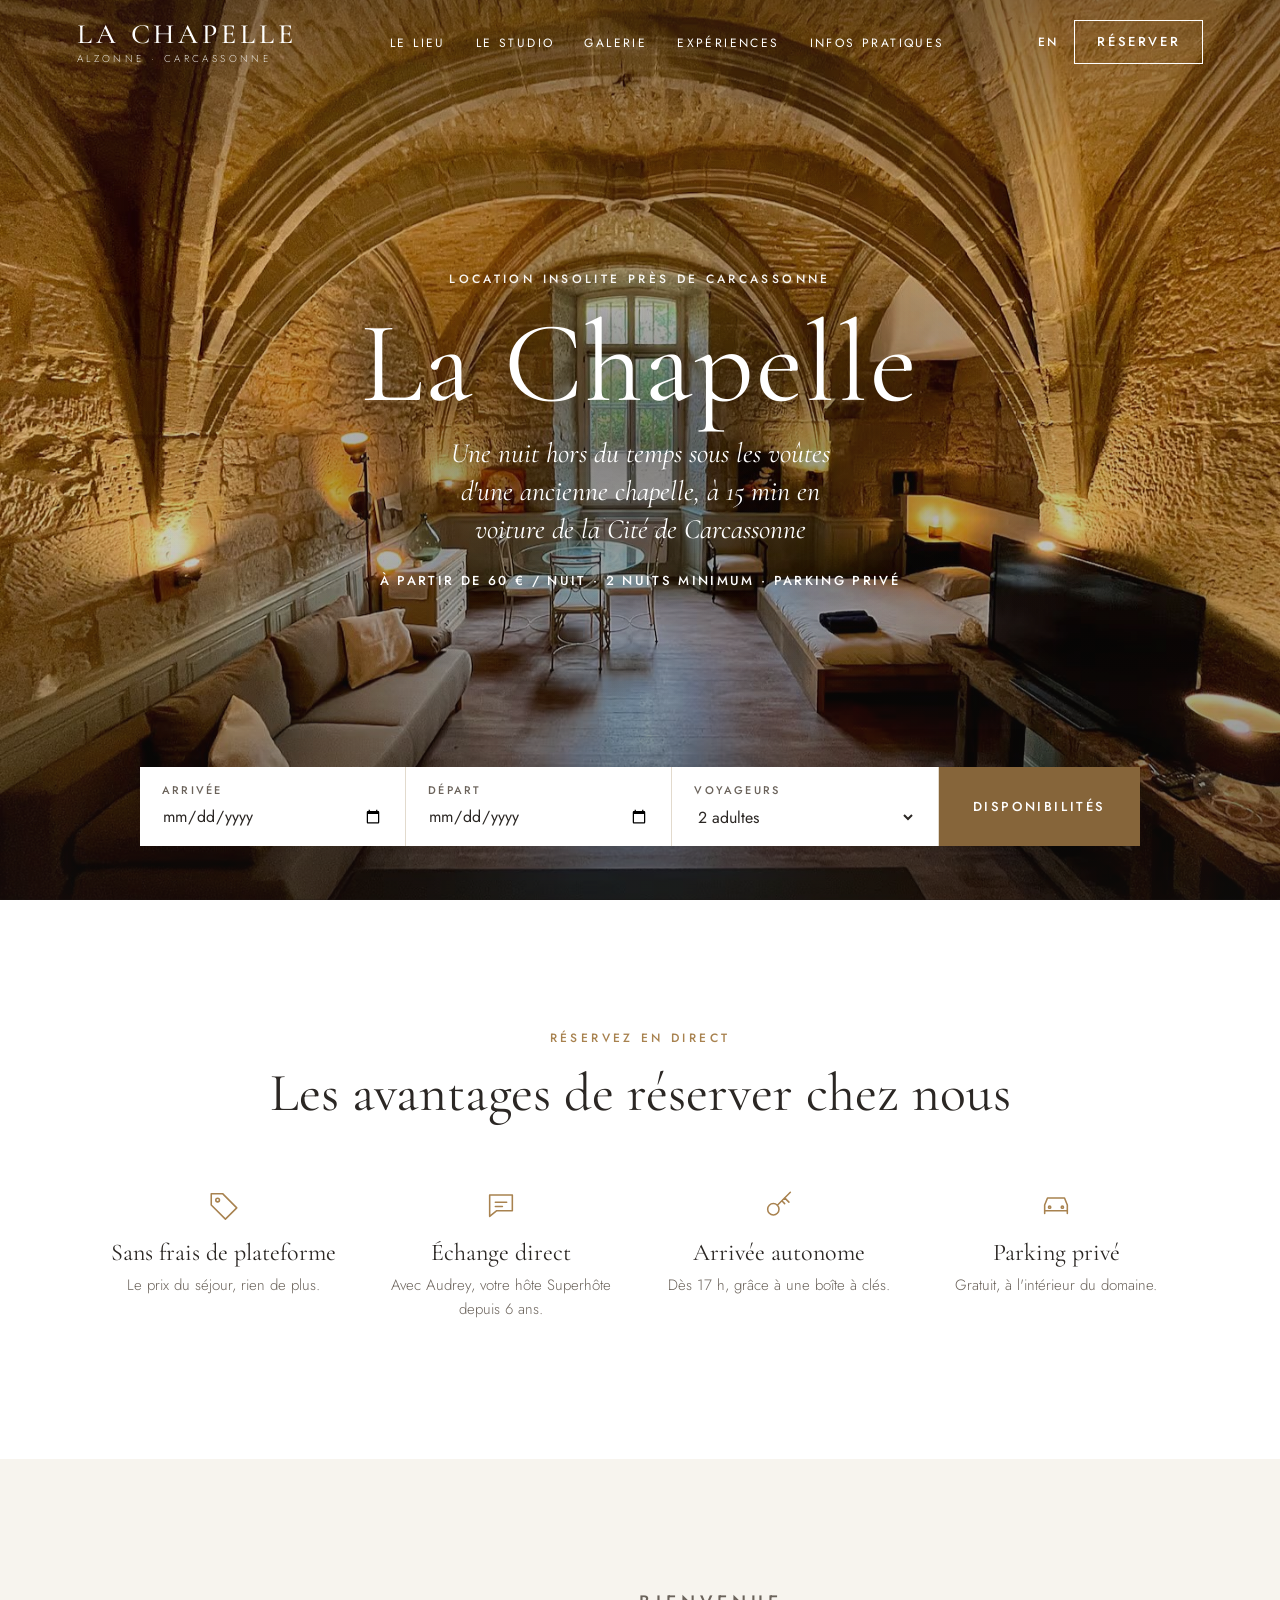
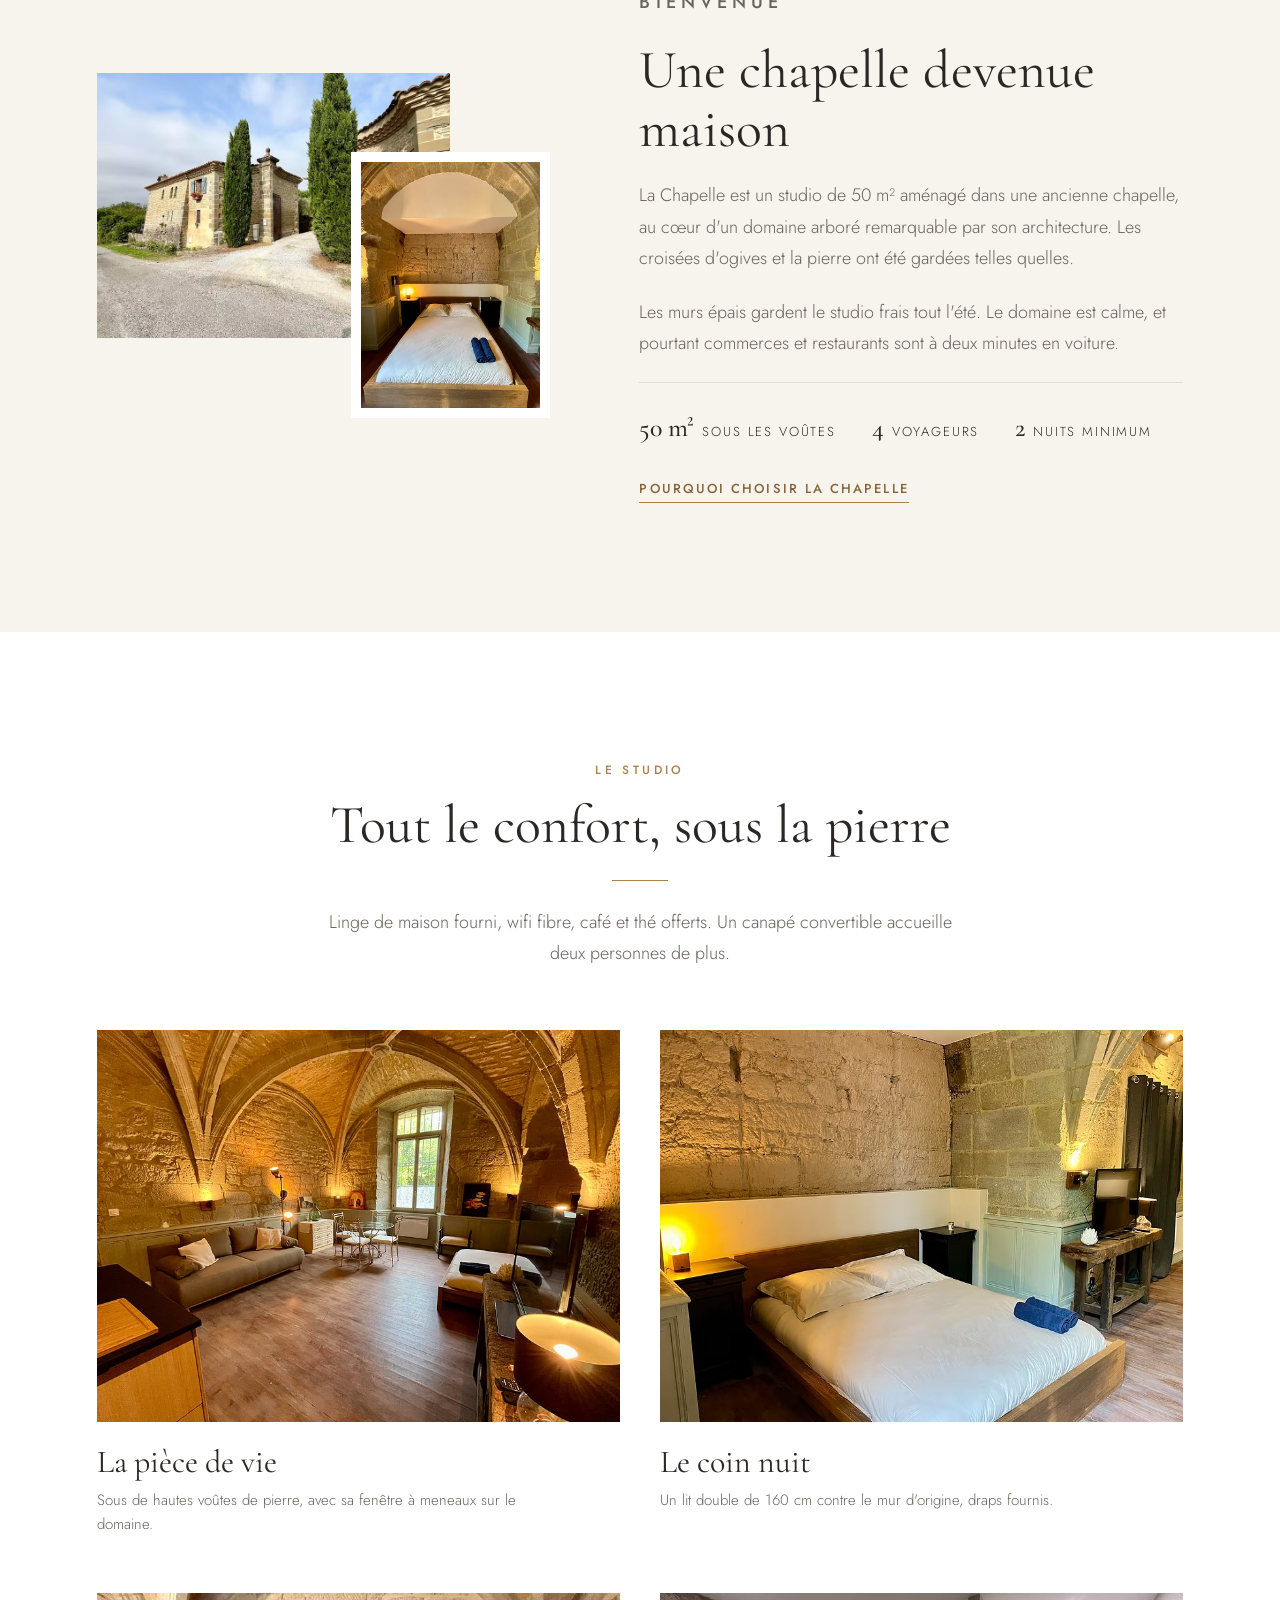
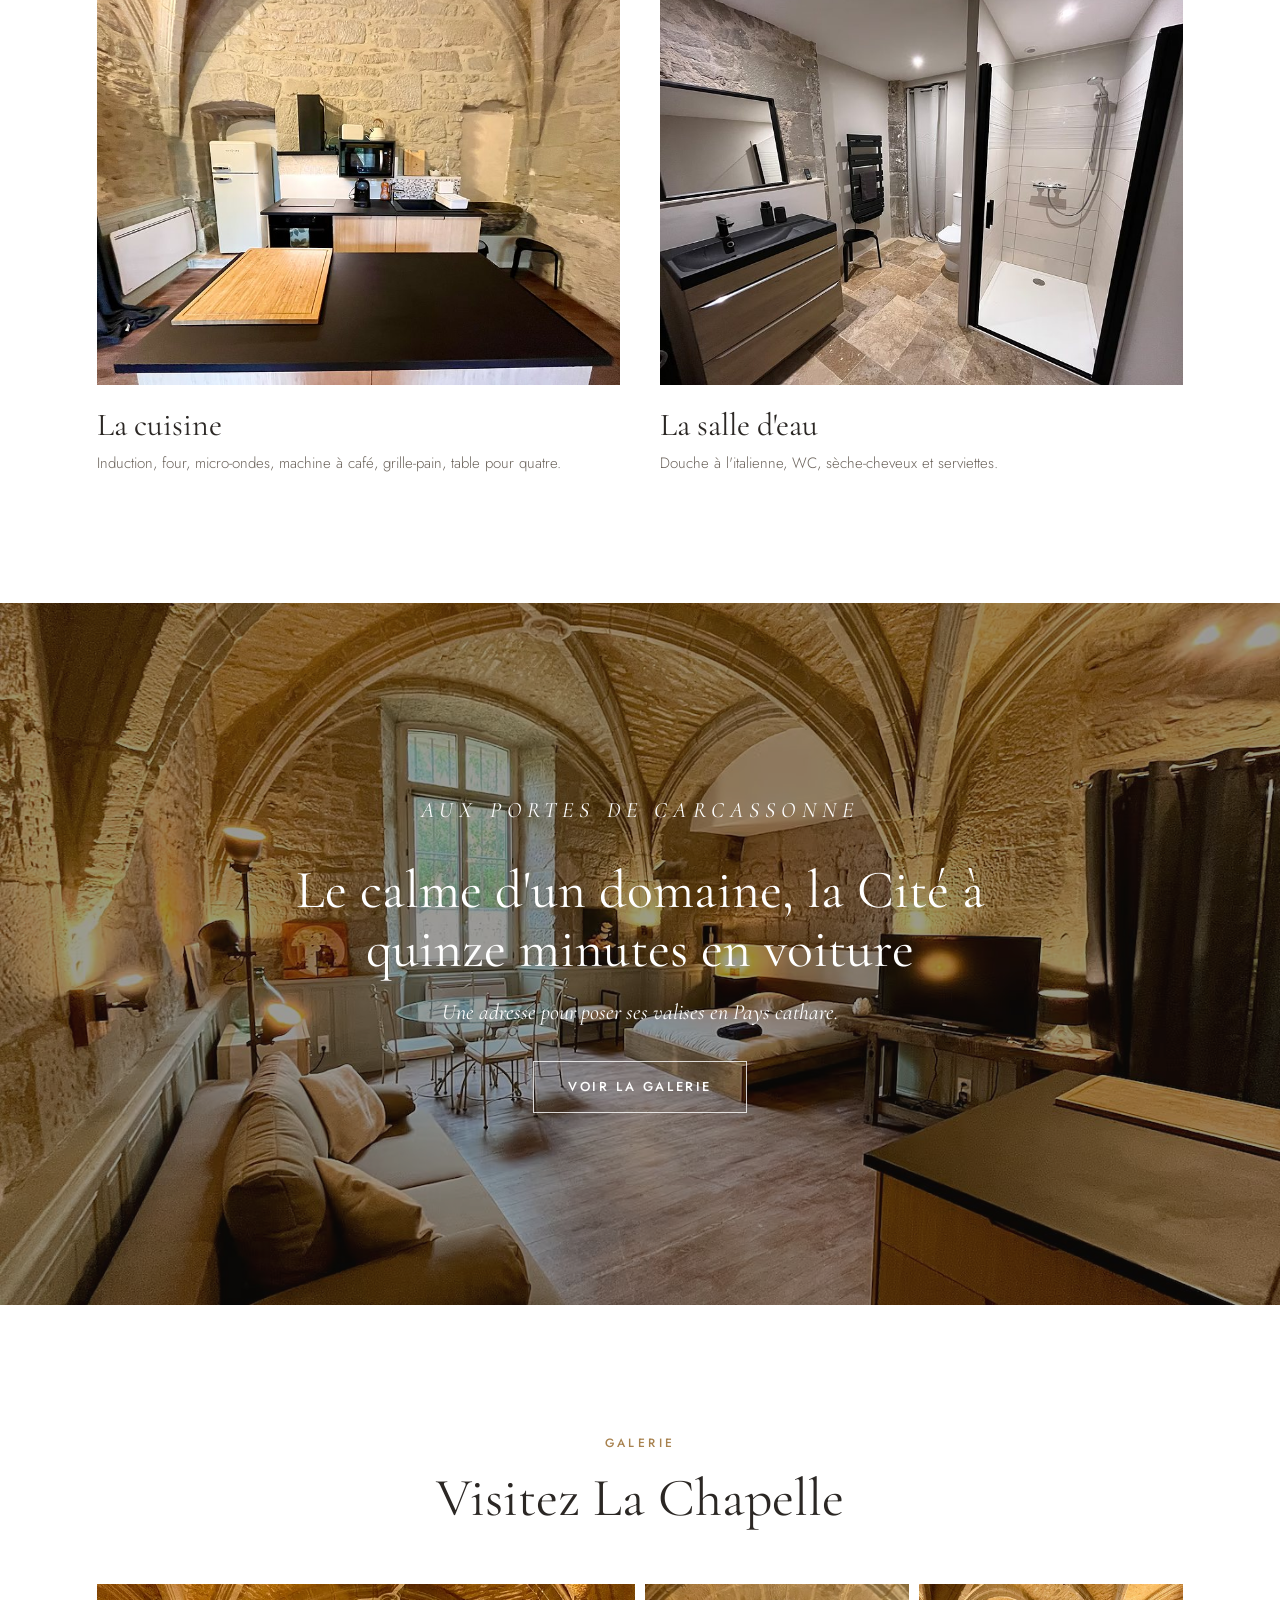
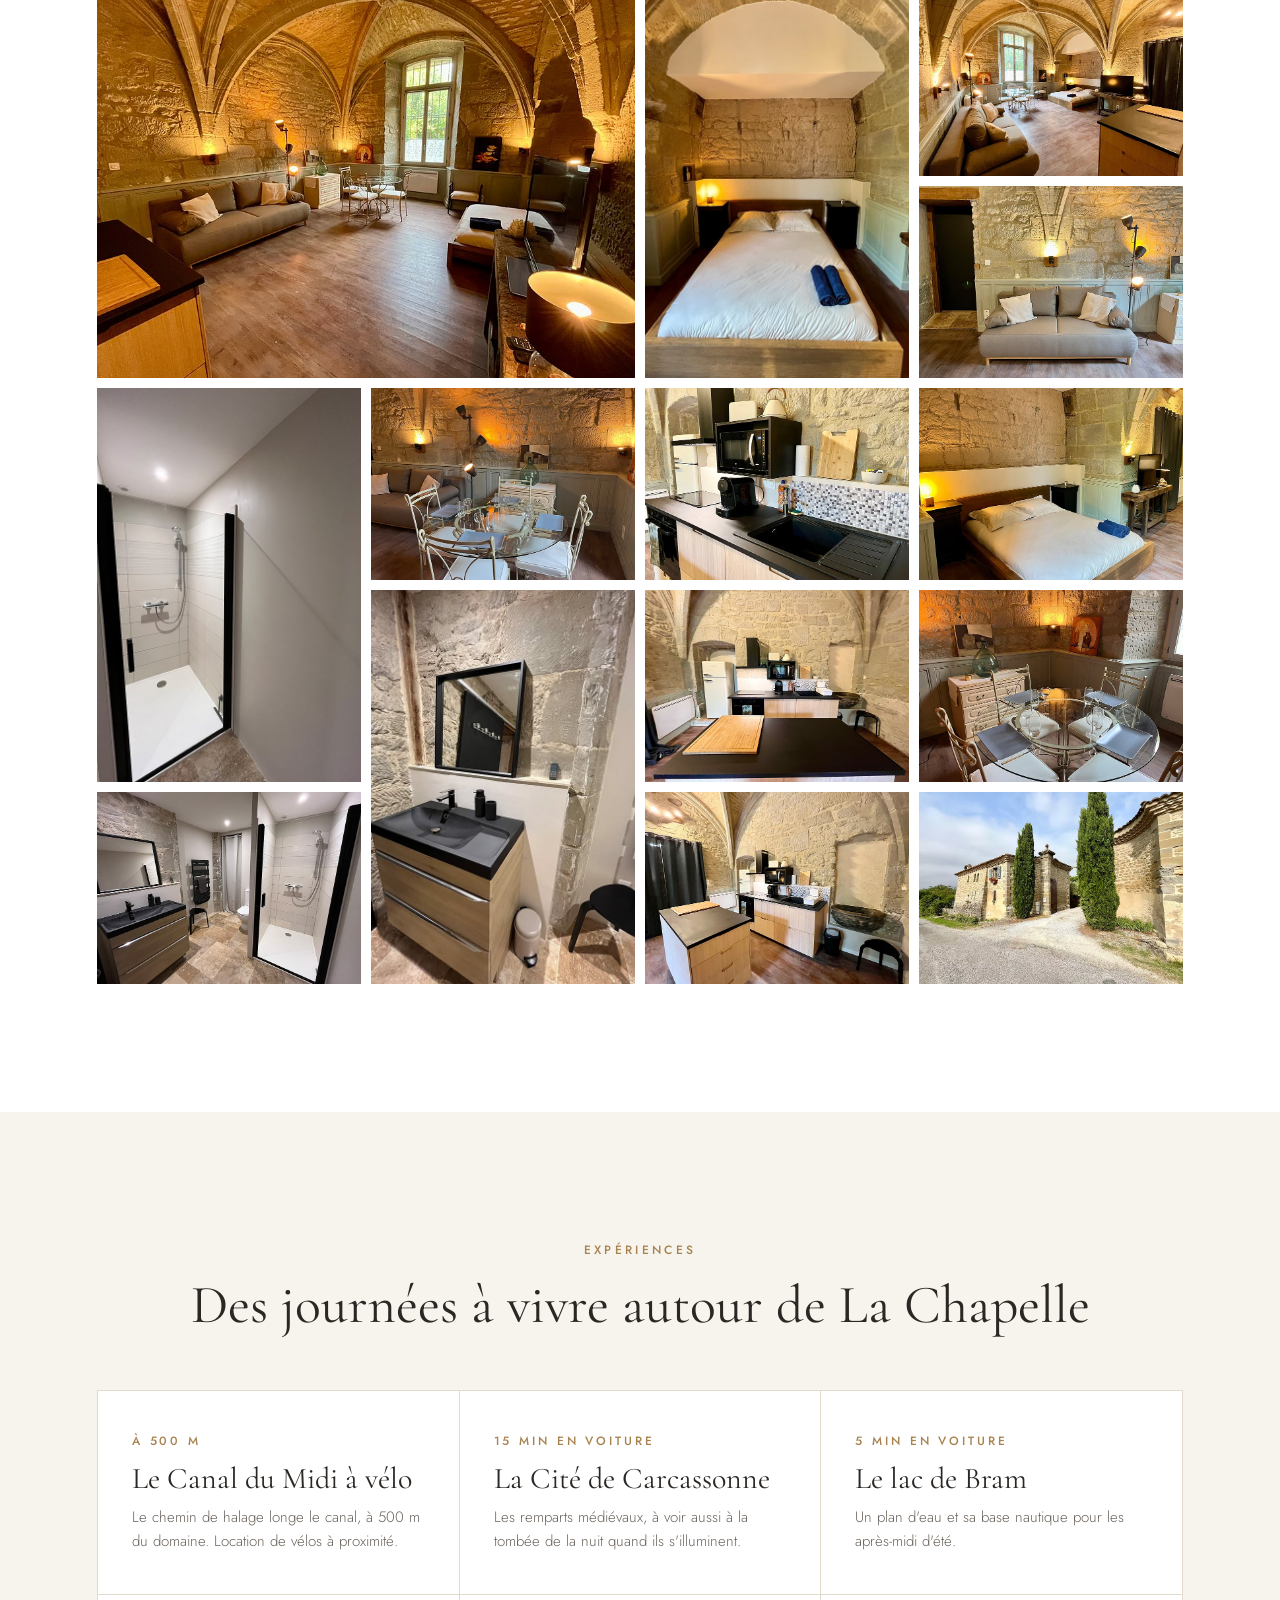
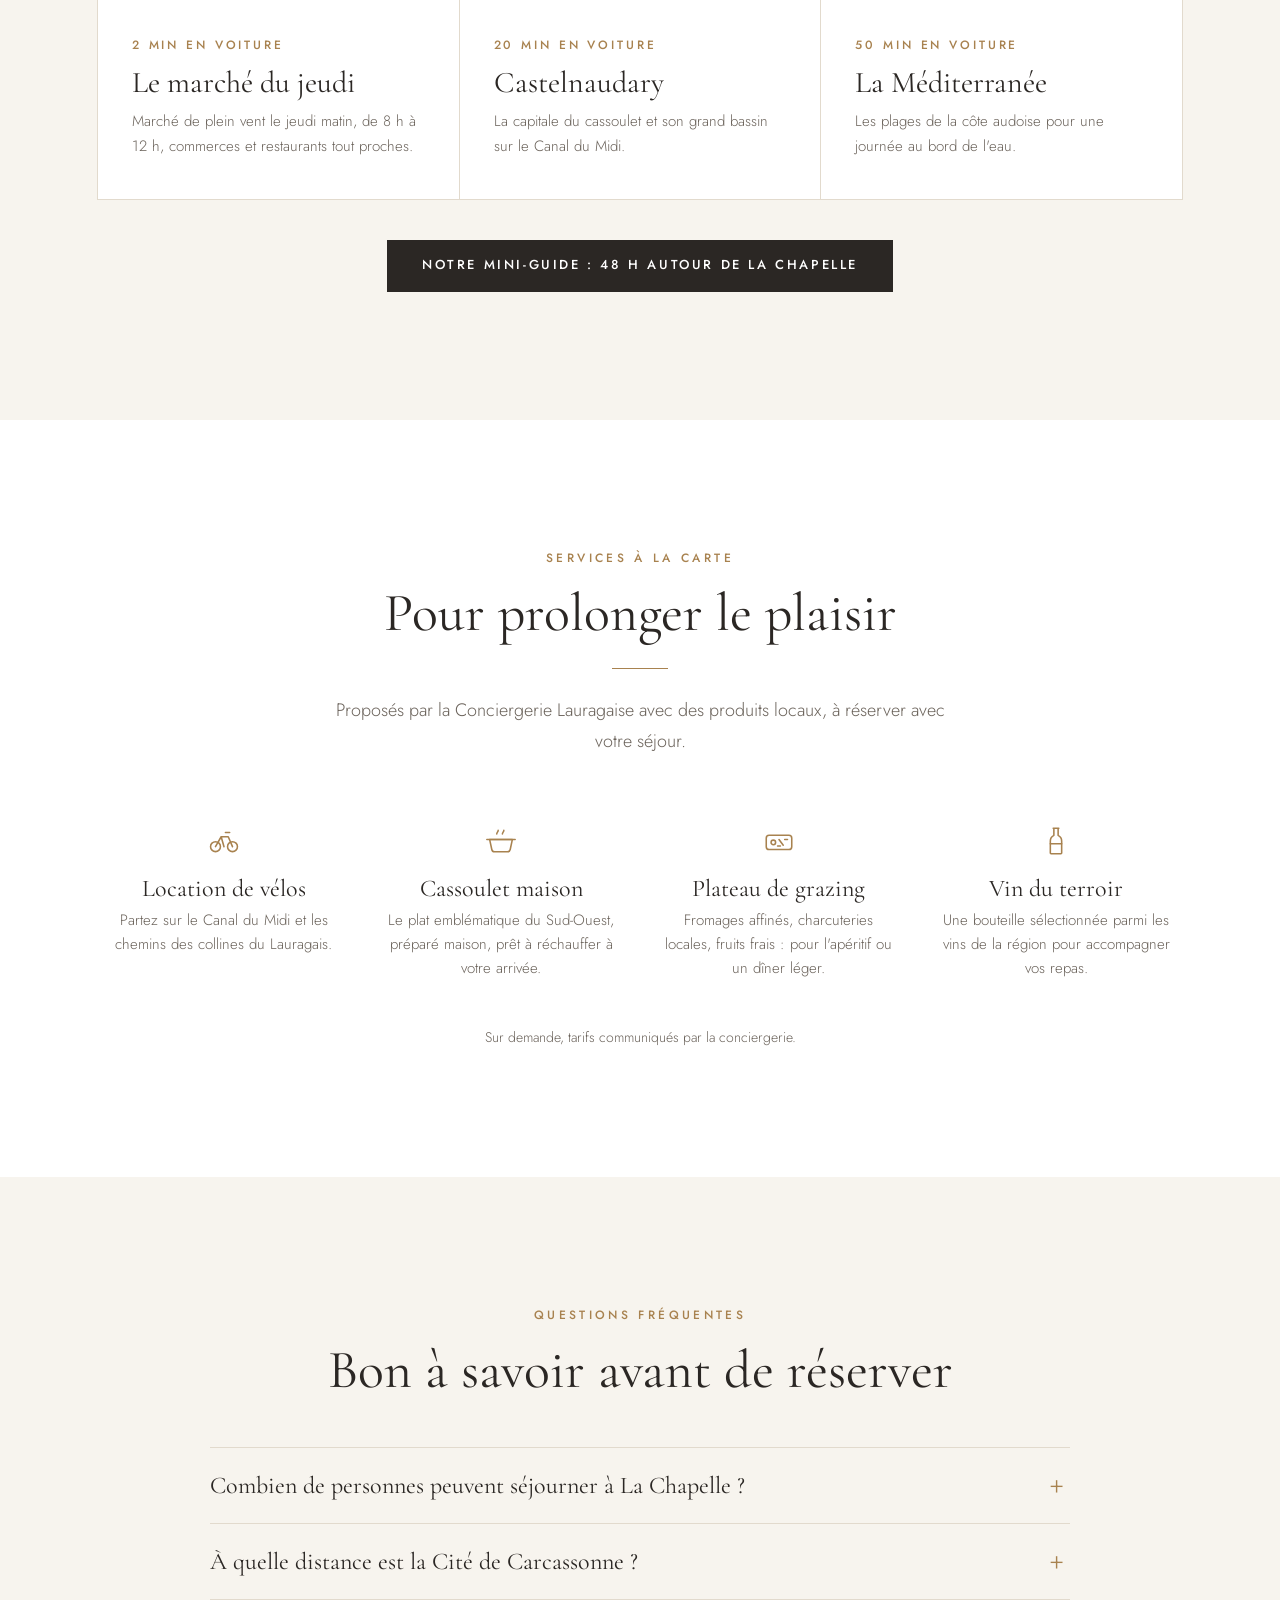
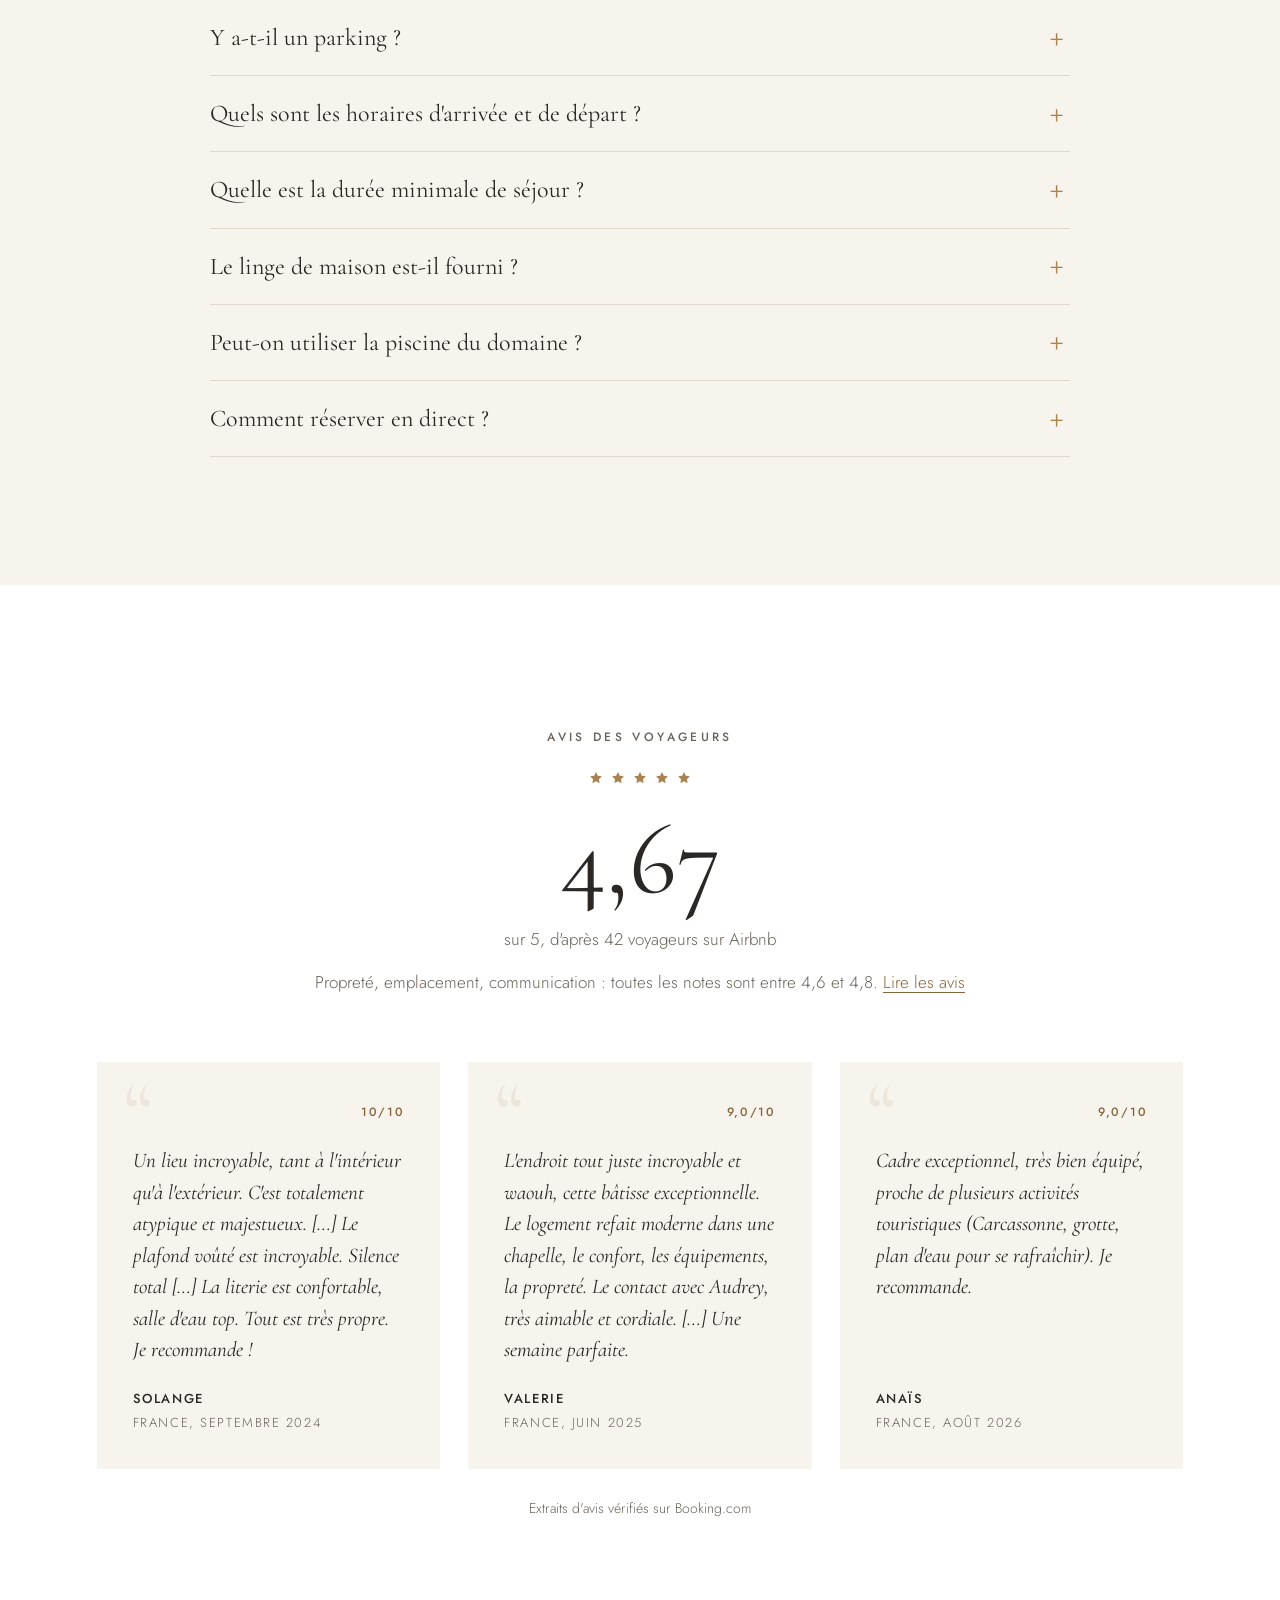
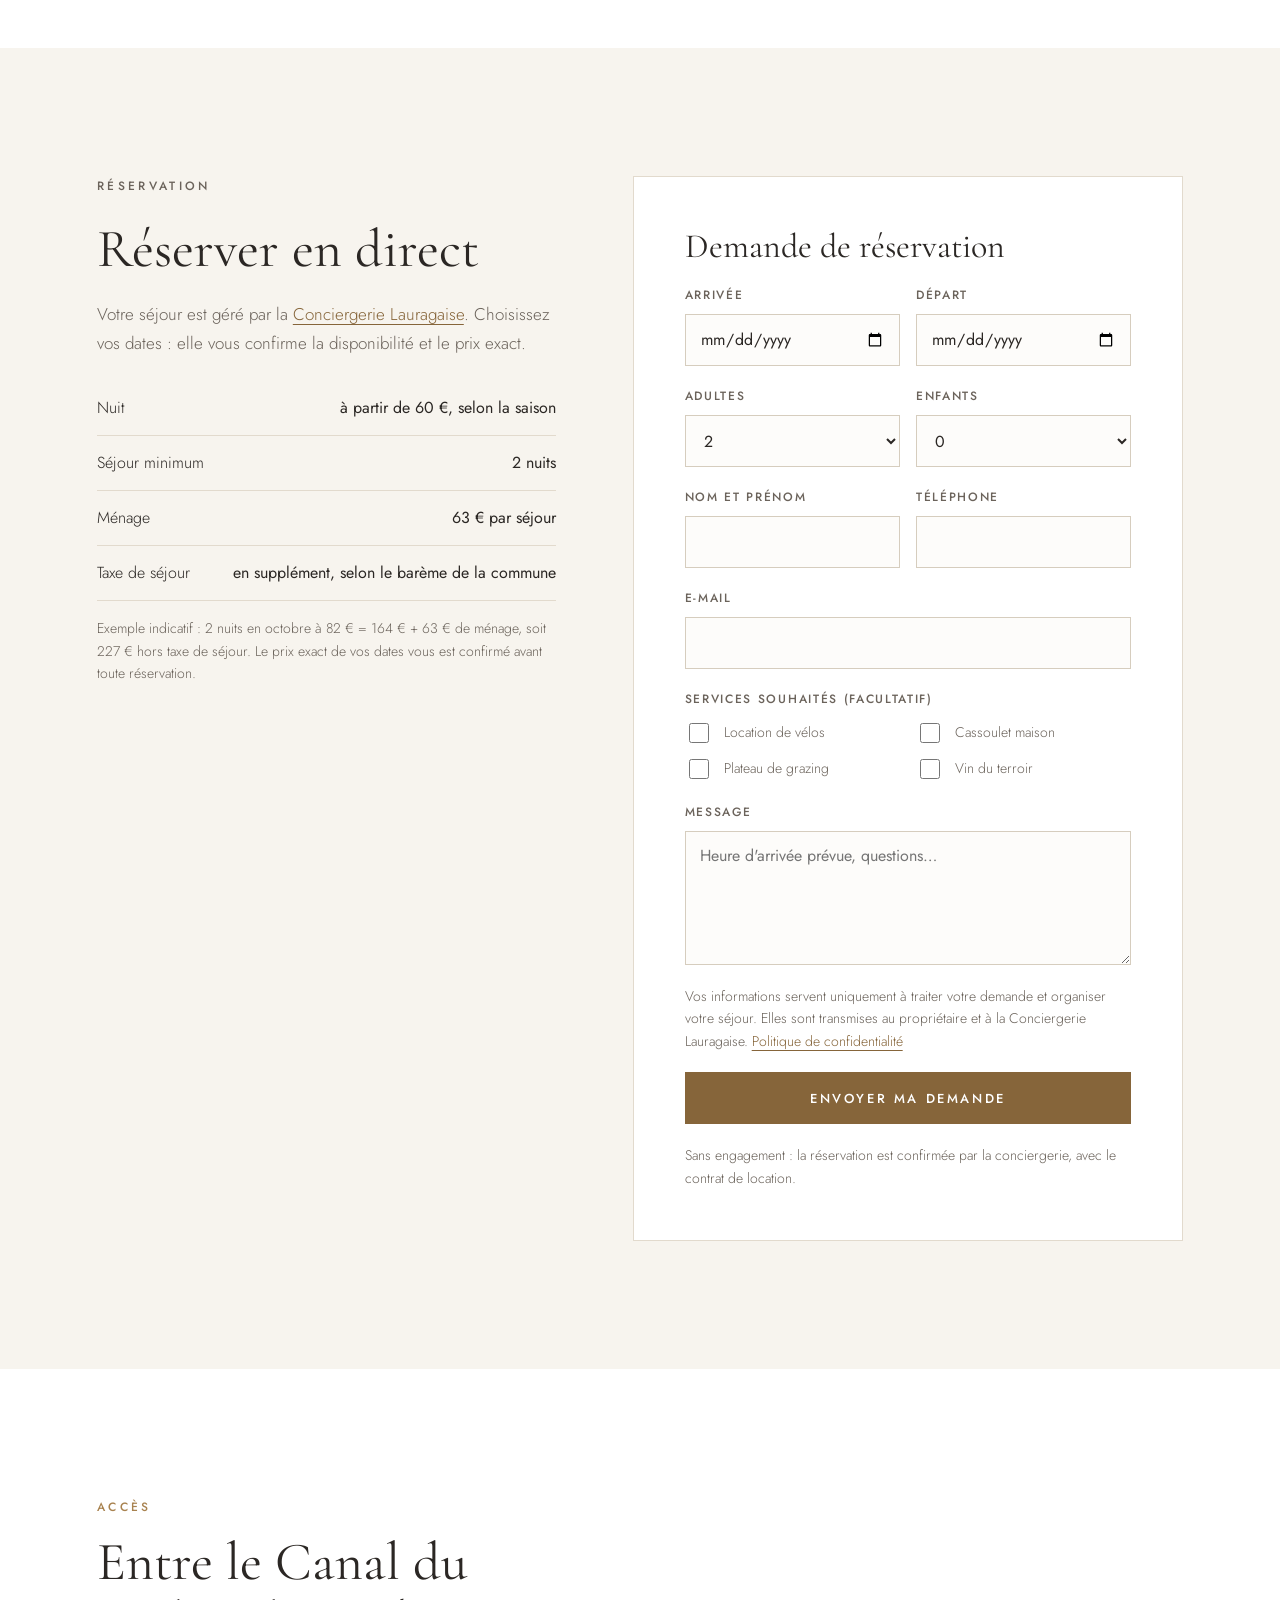
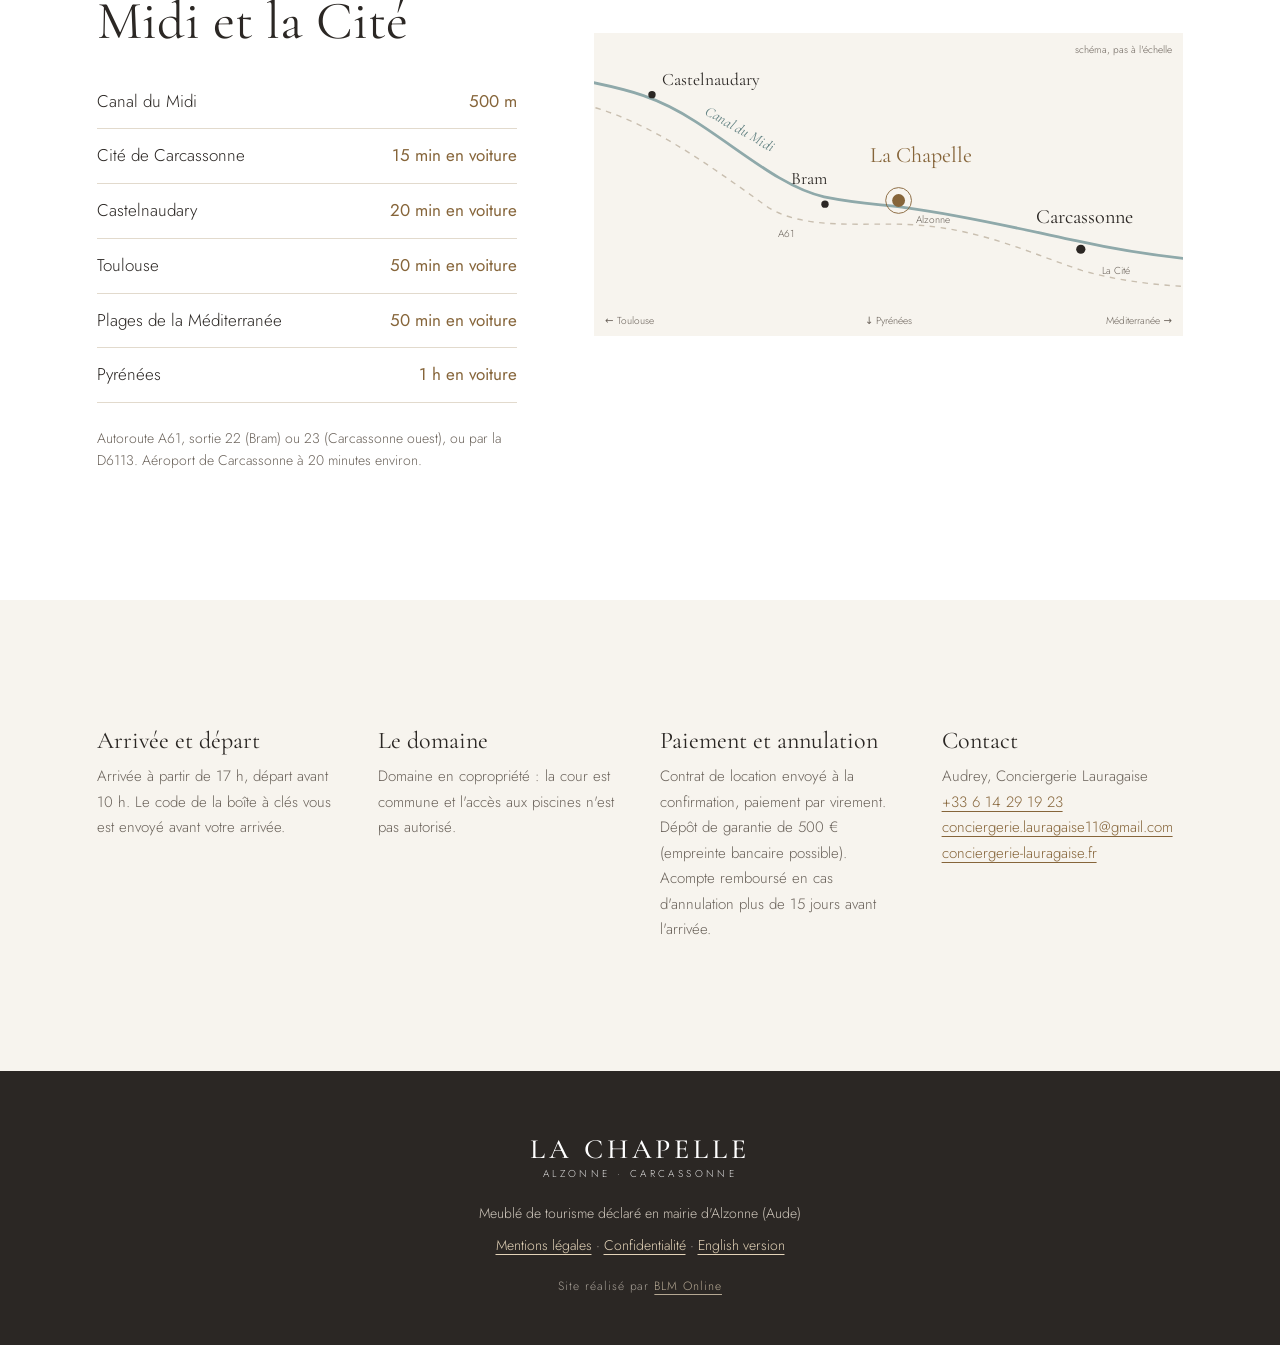
==== commit e35e390d: "Pied de page : lien vers BLM Online (réalisation du site) Co-Authored-By: Claude Opus 5.5 <noreply@a" ====
--- a/index.html
+++ b/index.html
@@ -215,6 +215,7 @@
 <a class="logo" href="#top" aria-label="La Chapelle"><b>La Chapelle</b><small>Alzonne · Carcassonne</small></a>
 <p>Meublé de tourisme déclaré en mairie d'Alzonne (Aude)</p>
 <p><a href="mentions-legales.html">Mentions légales</a> · <a href="politique-confidentialite.html">Confidentialité</a> · <a href="en/">English version</a></p>
+<p class="credit">Site réalisé par <a href="https://www.blm-online.fr" target="_blank" rel="noopener">BLM Online</a></p>
 </footer>
 
 <dialog id="lb" aria-label="Agrandir">
--- a/style.css
+++ b/style.css
@@ -282,3 +282,4 @@
 .cta-box{margin-top:64px;background:var(--ivoire);padding:44px 36px;text-align:center}
 .cta-box h2{margin:0 0 10px;font-size:36px}
 .cta-box p{margin-bottom:24px}
+footer .credit{margin-top:18px;font-size:12px;letter-spacing:.08em;opacity:.75}
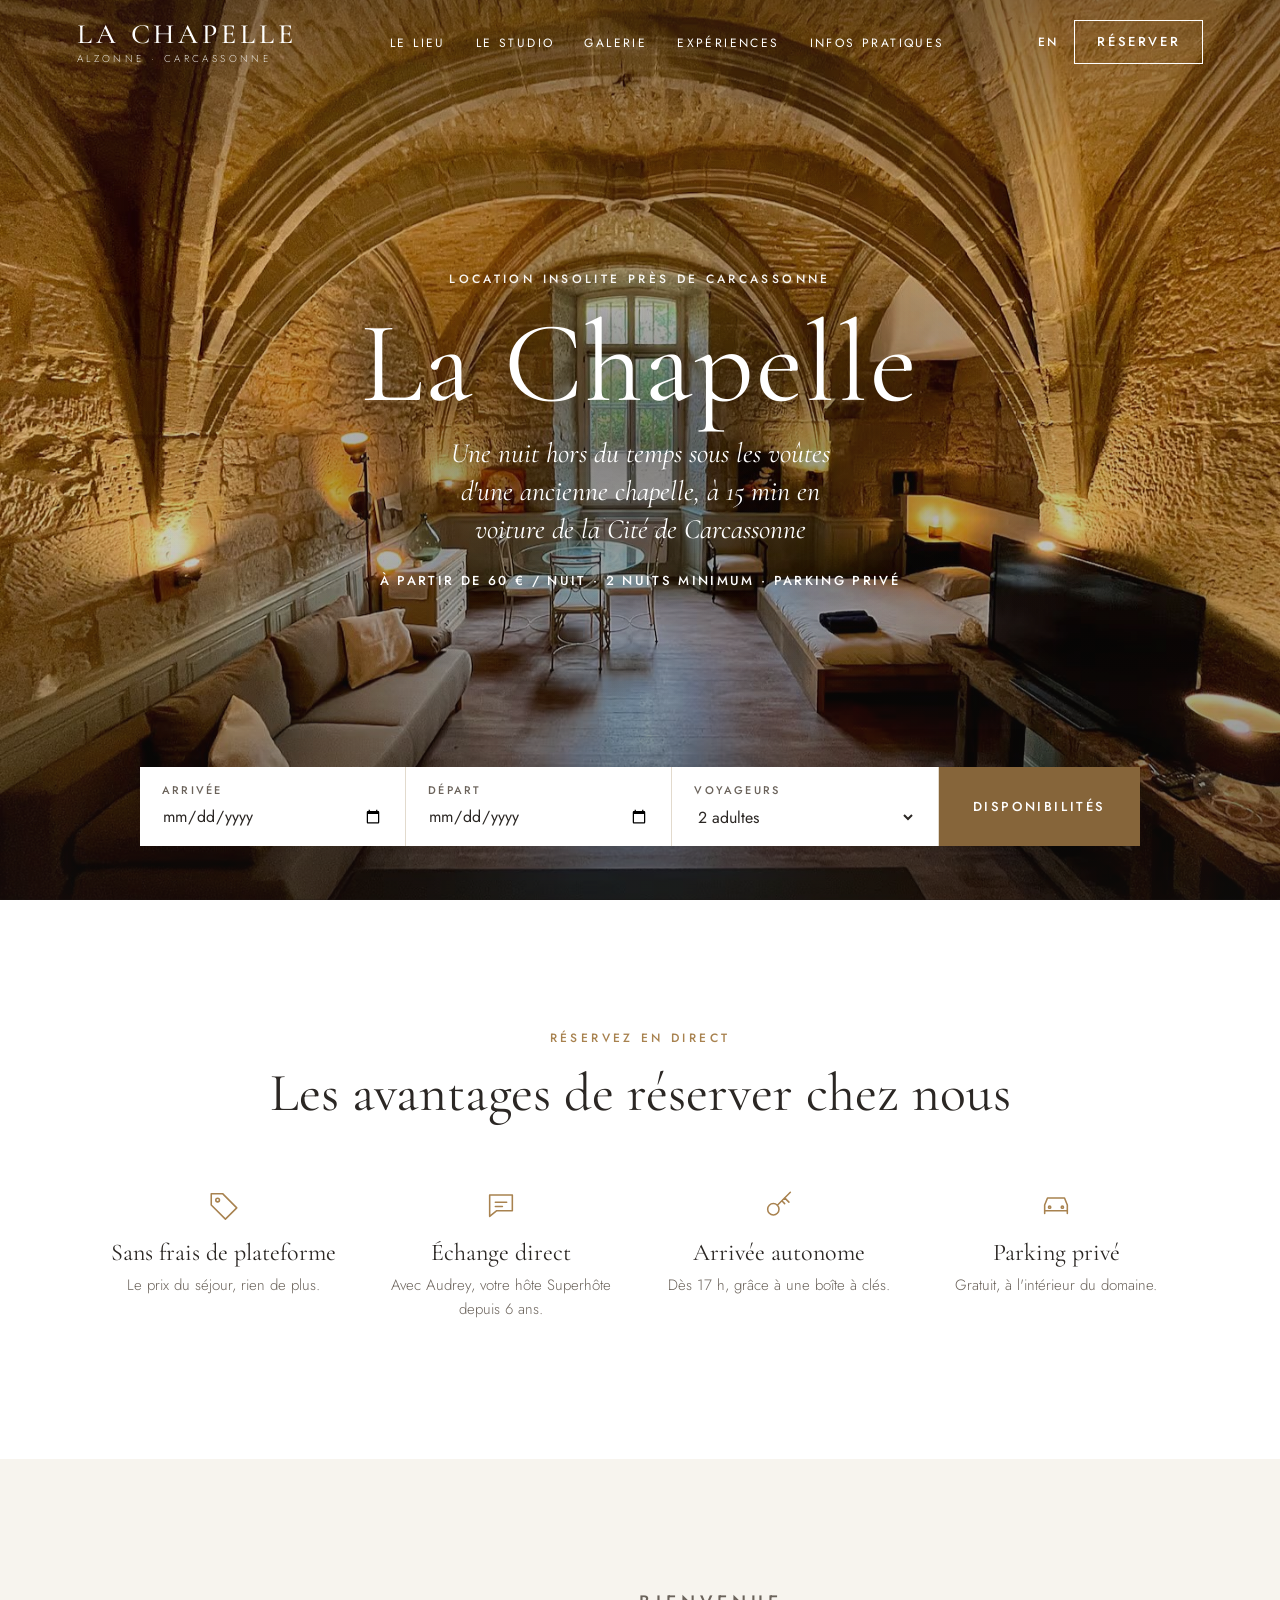
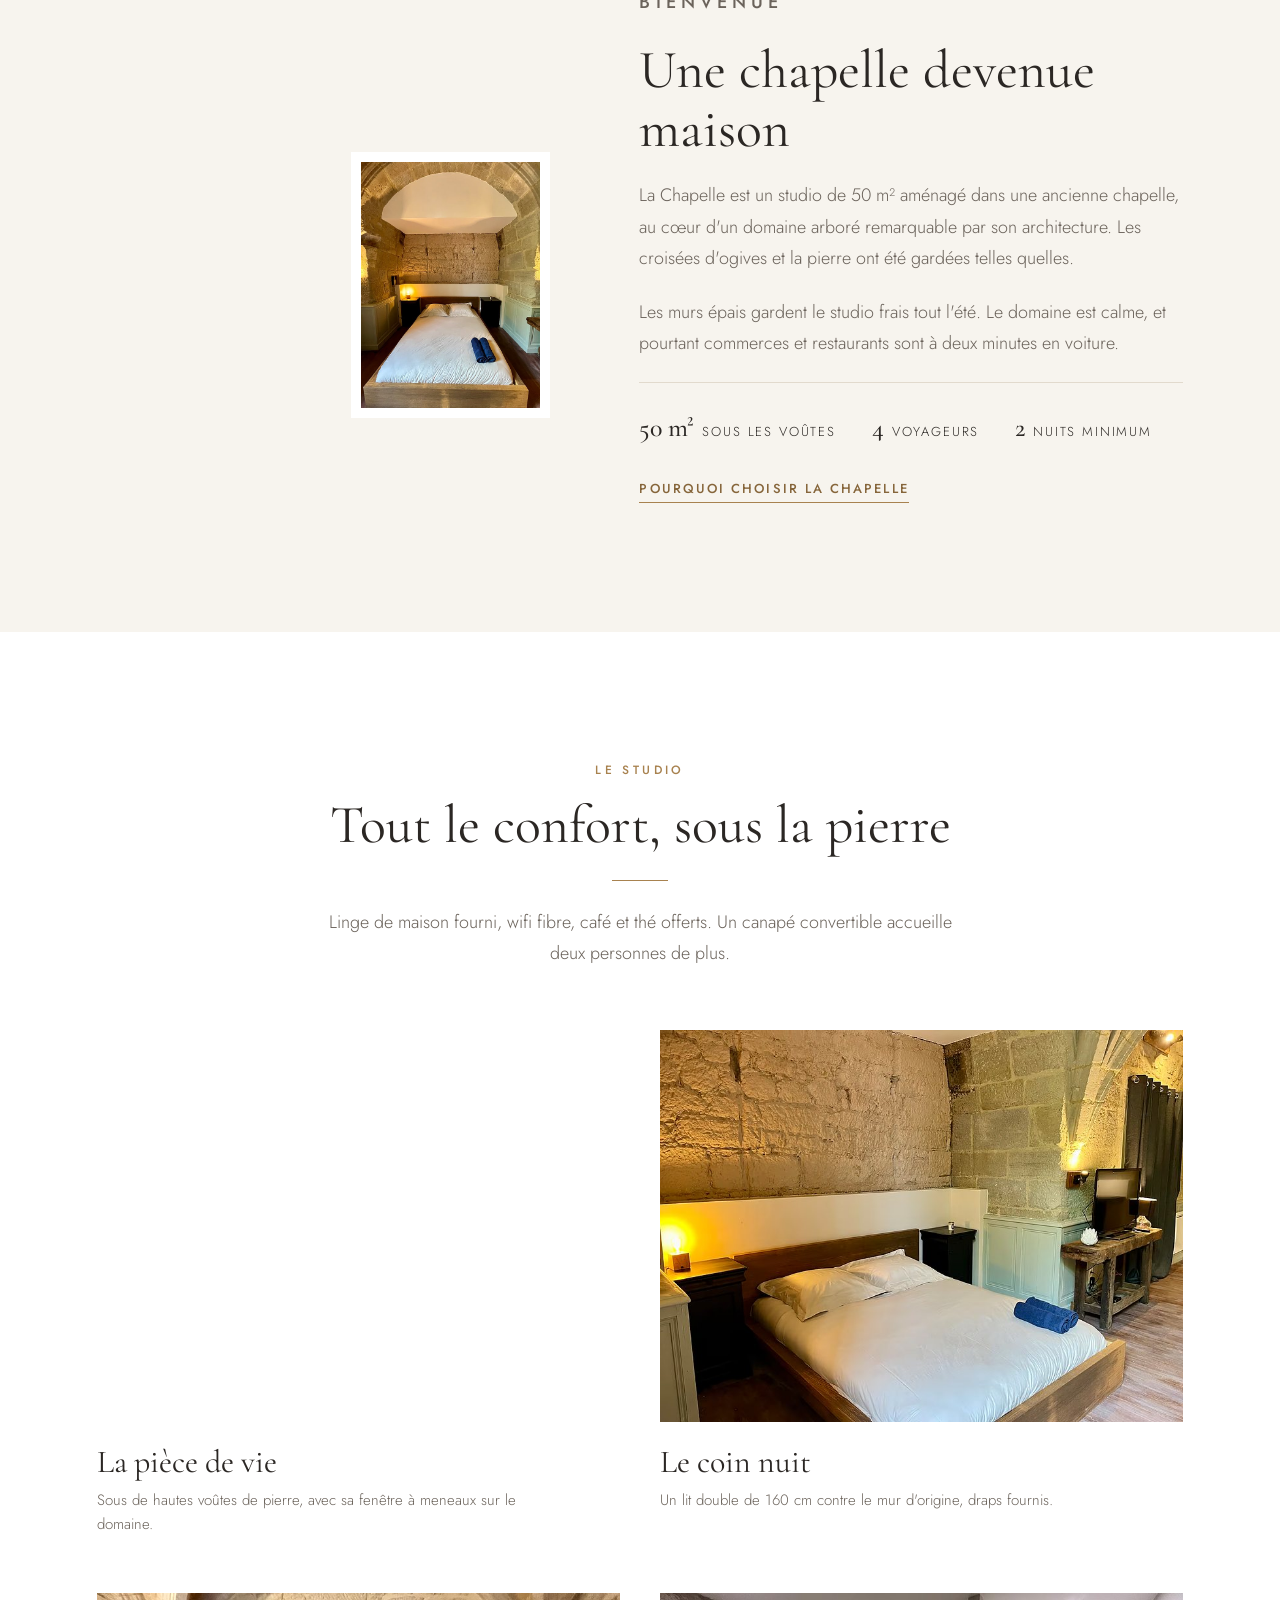
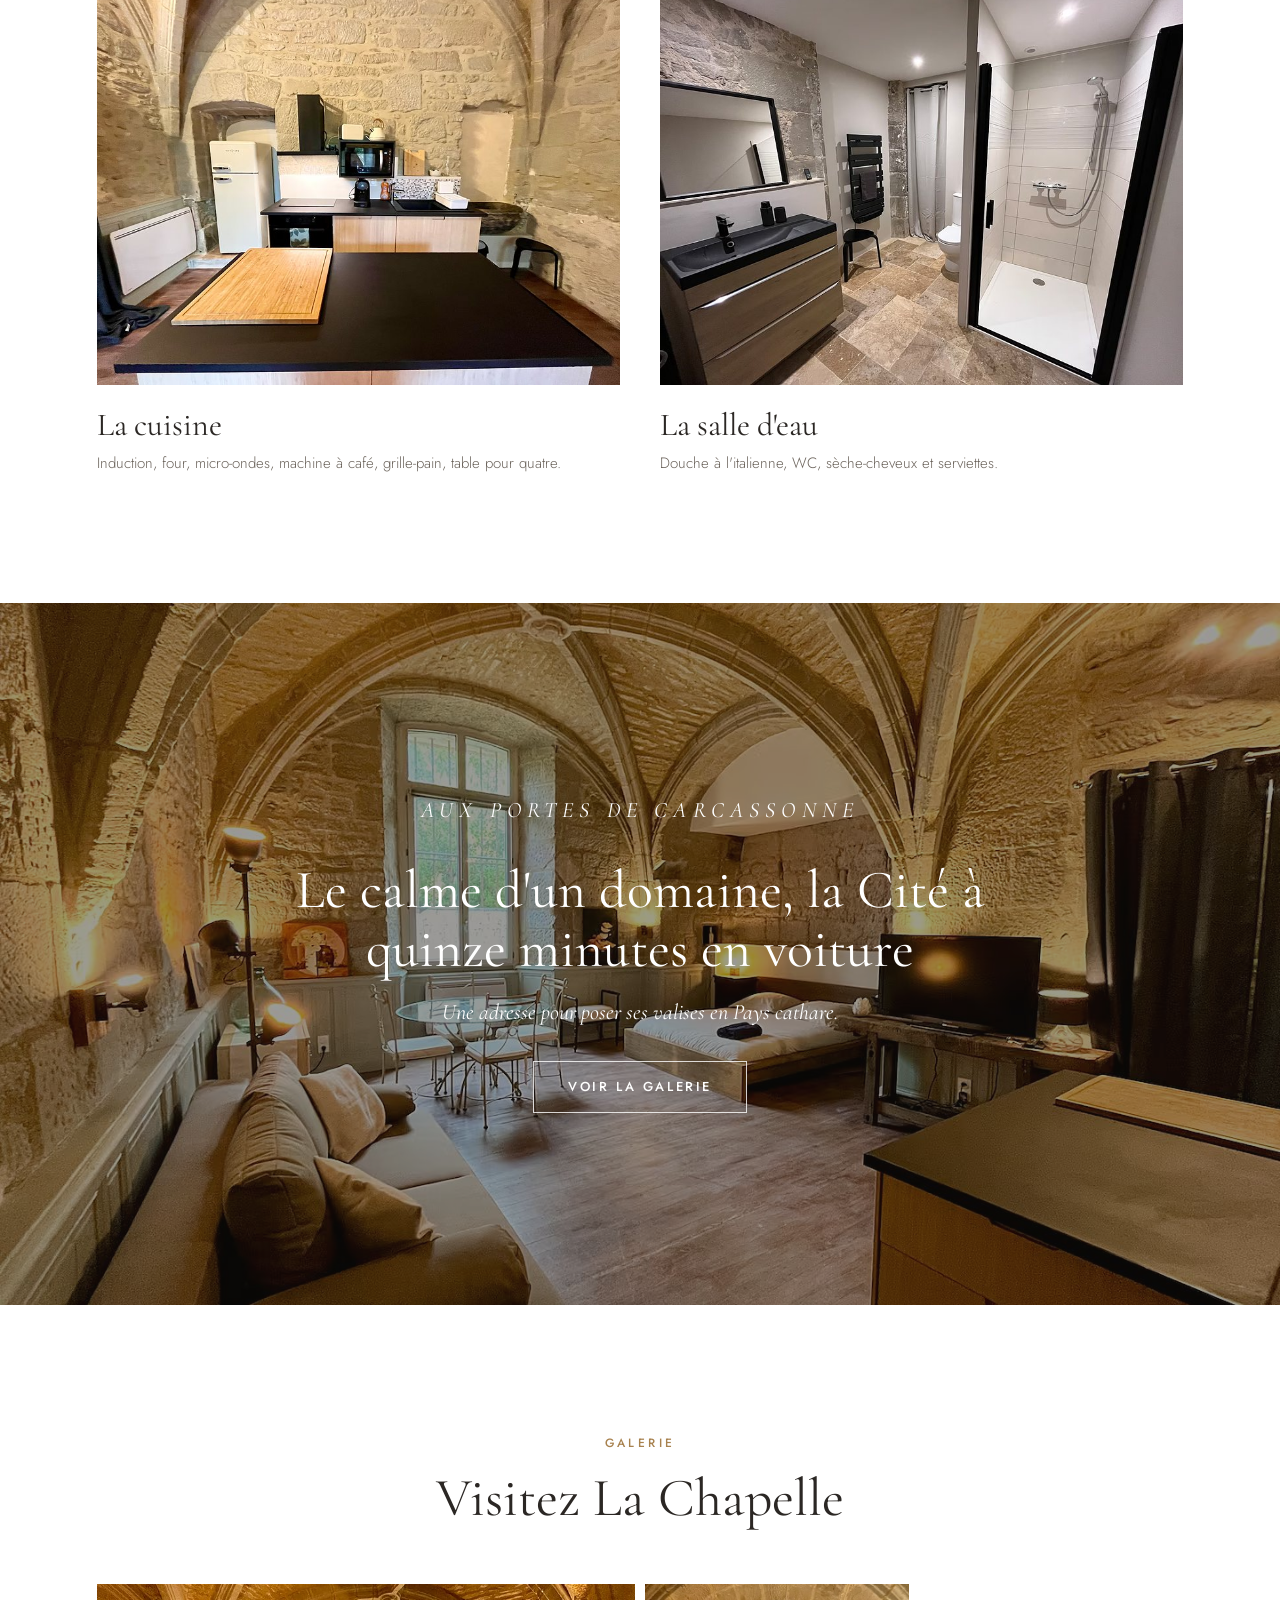
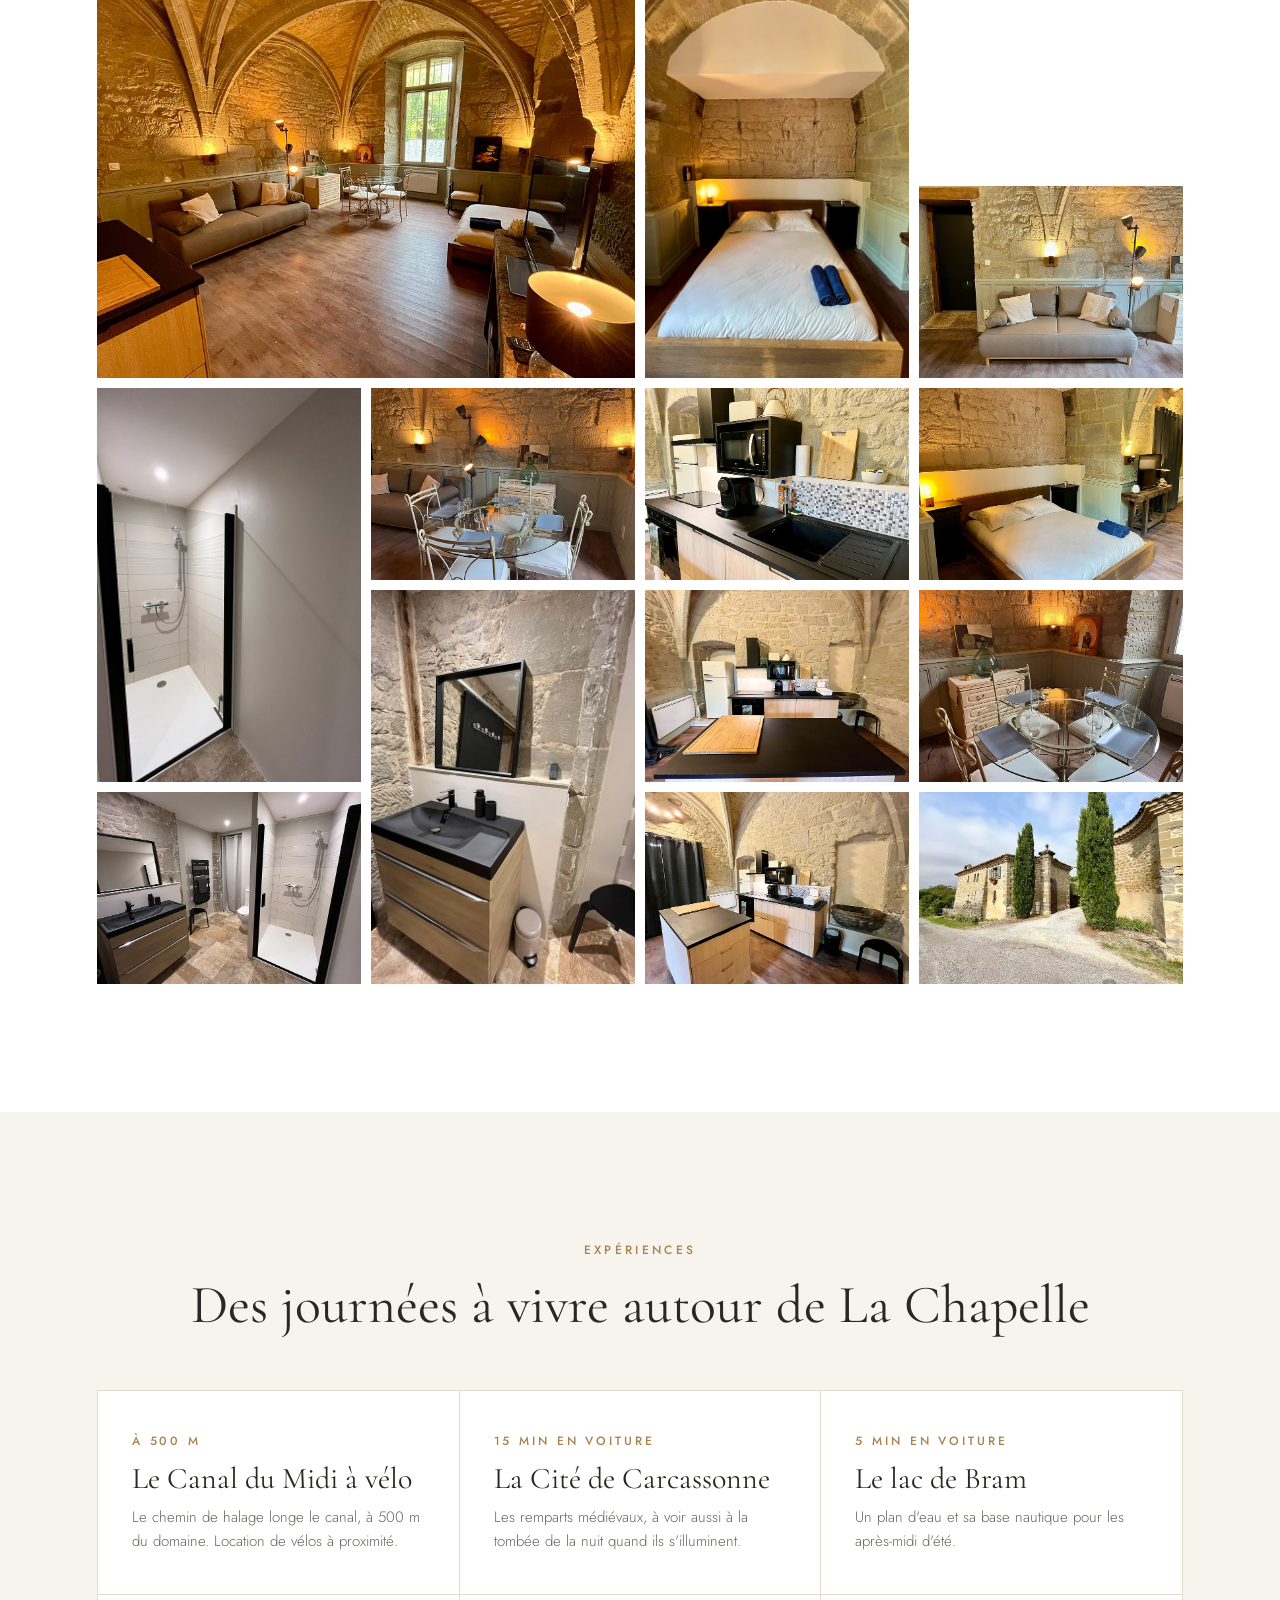
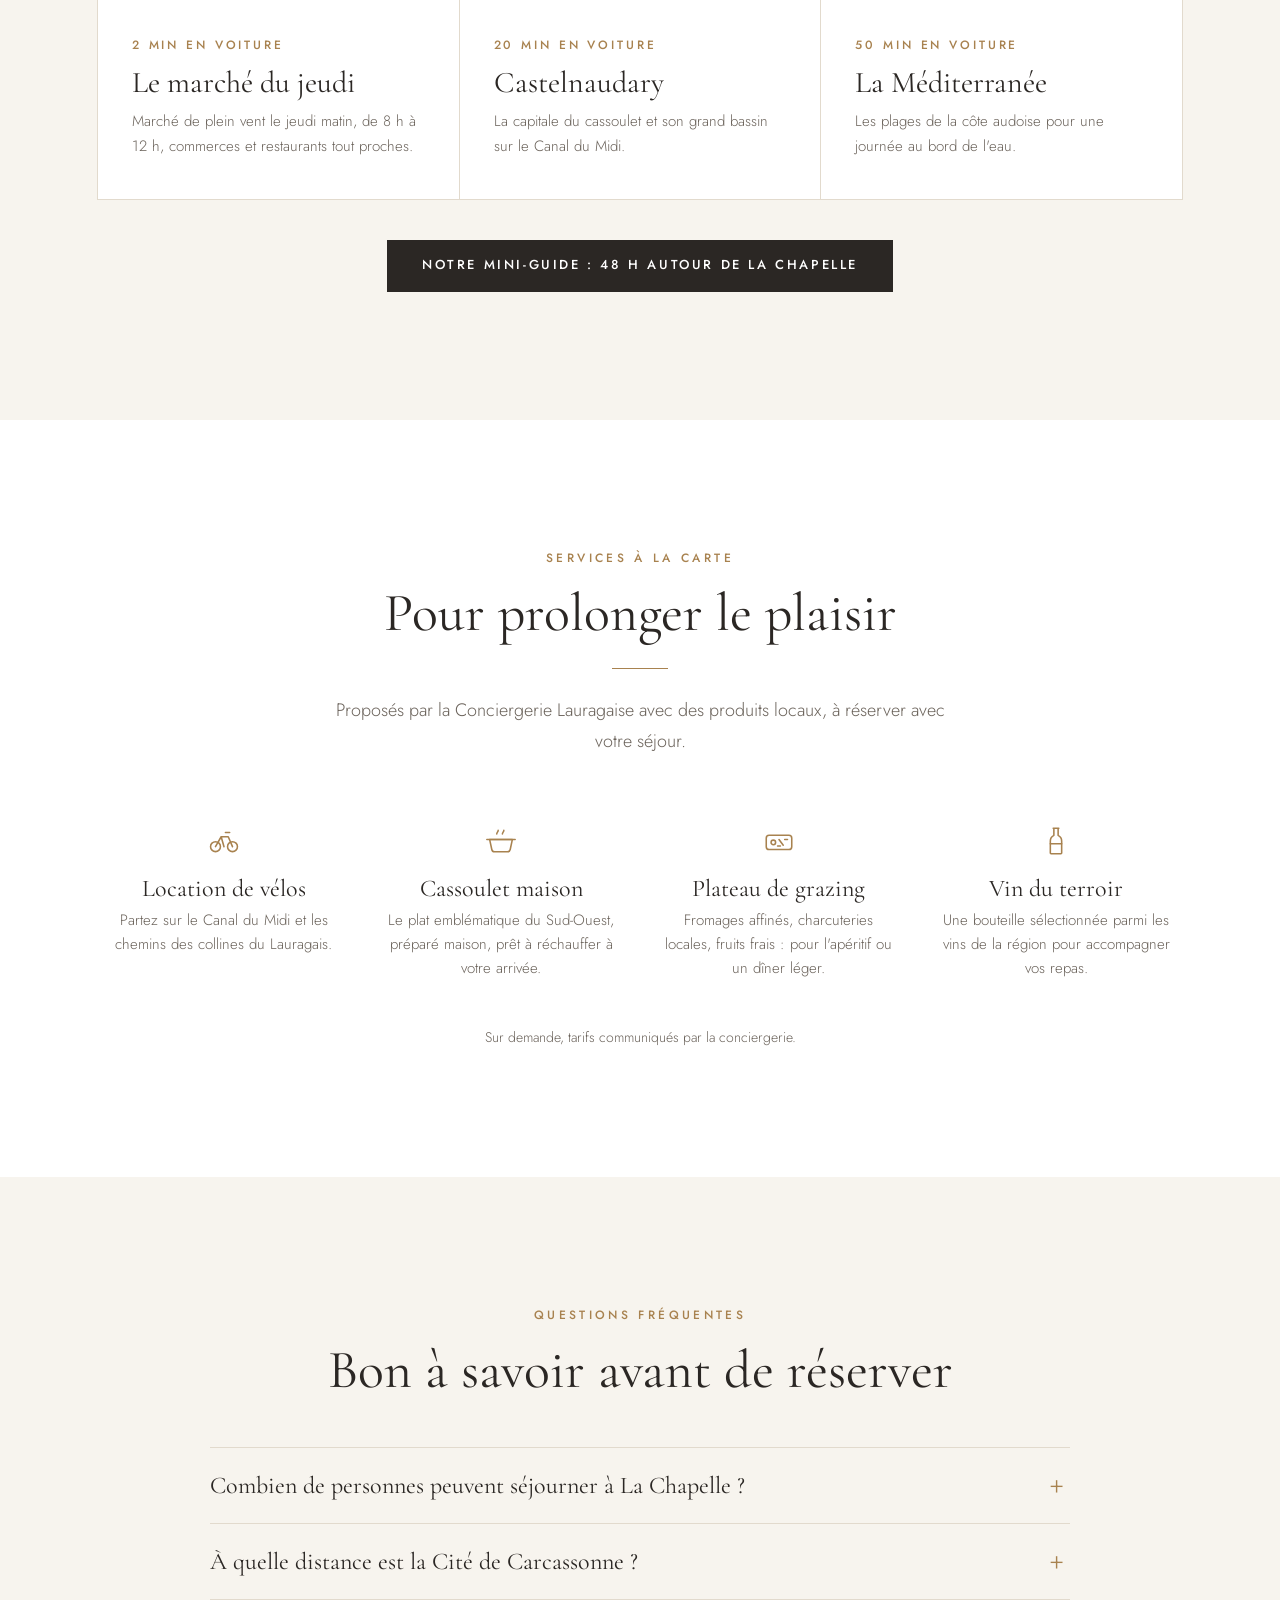
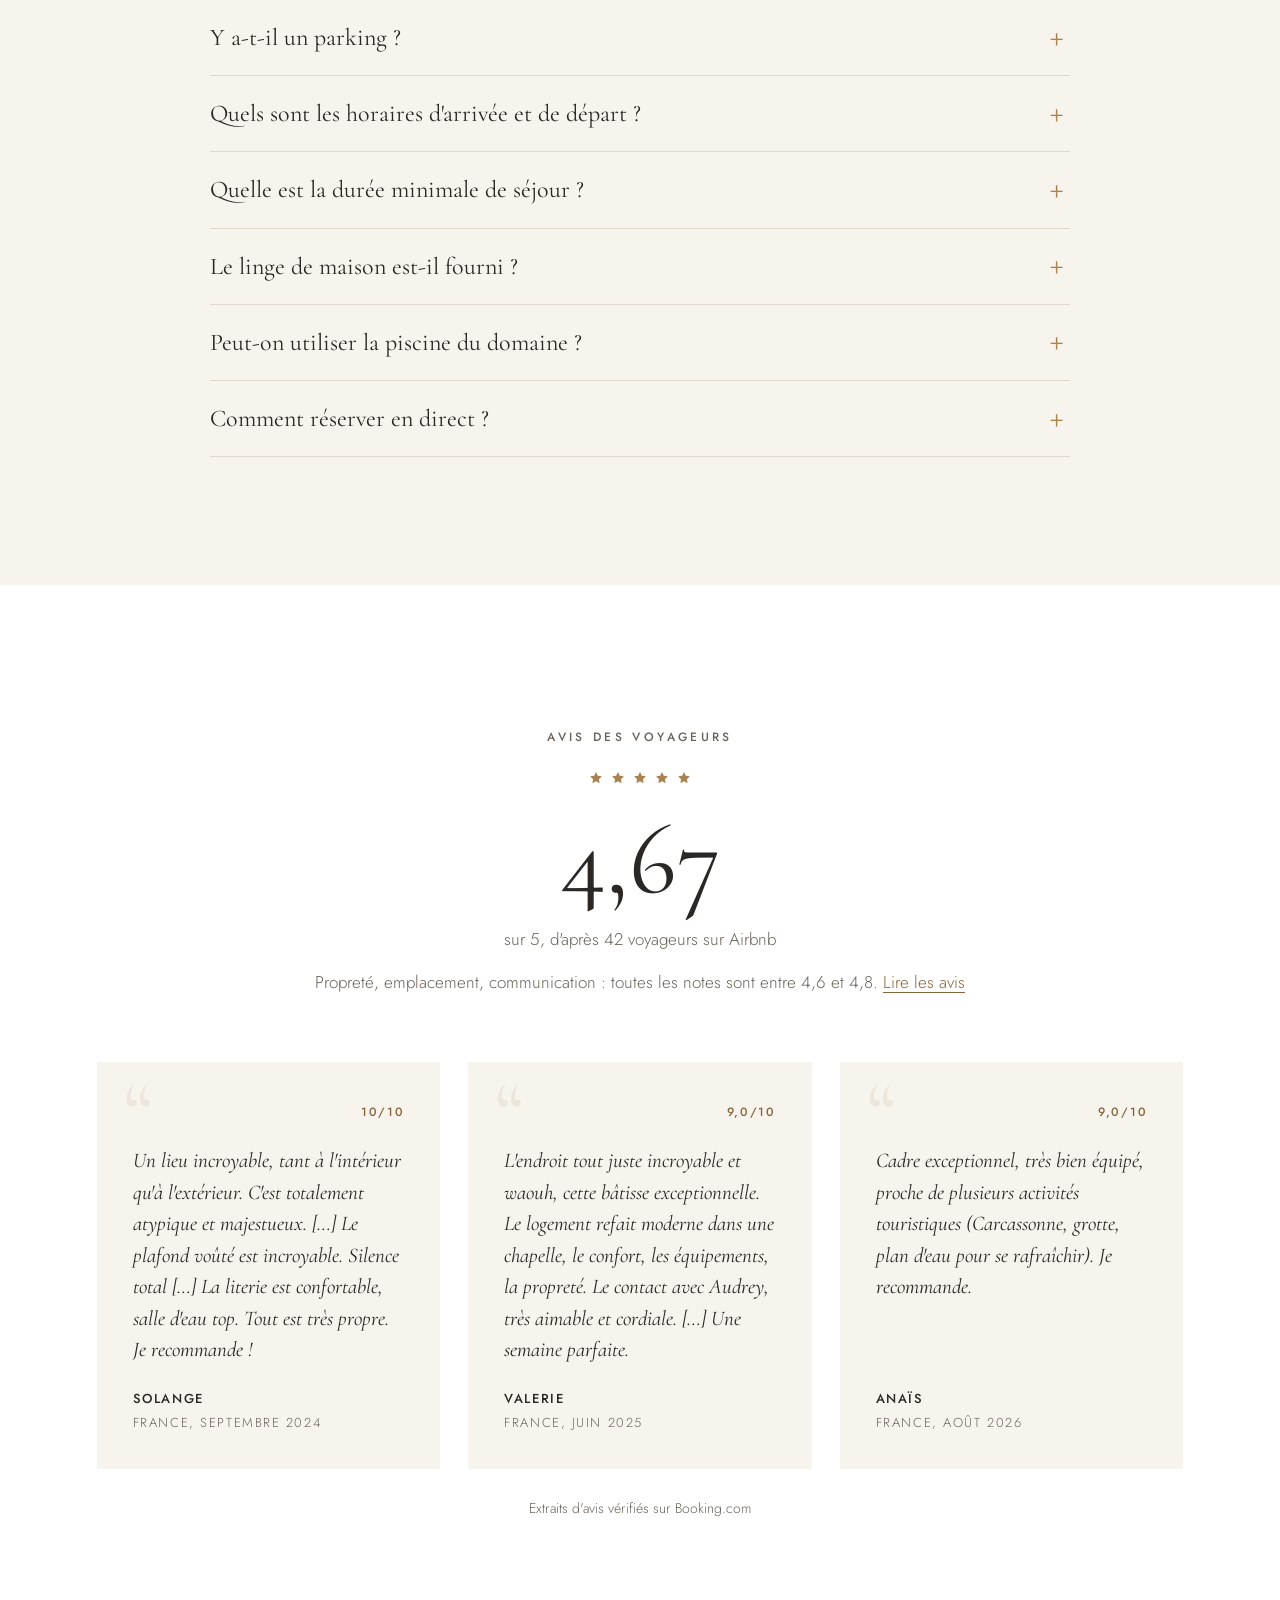
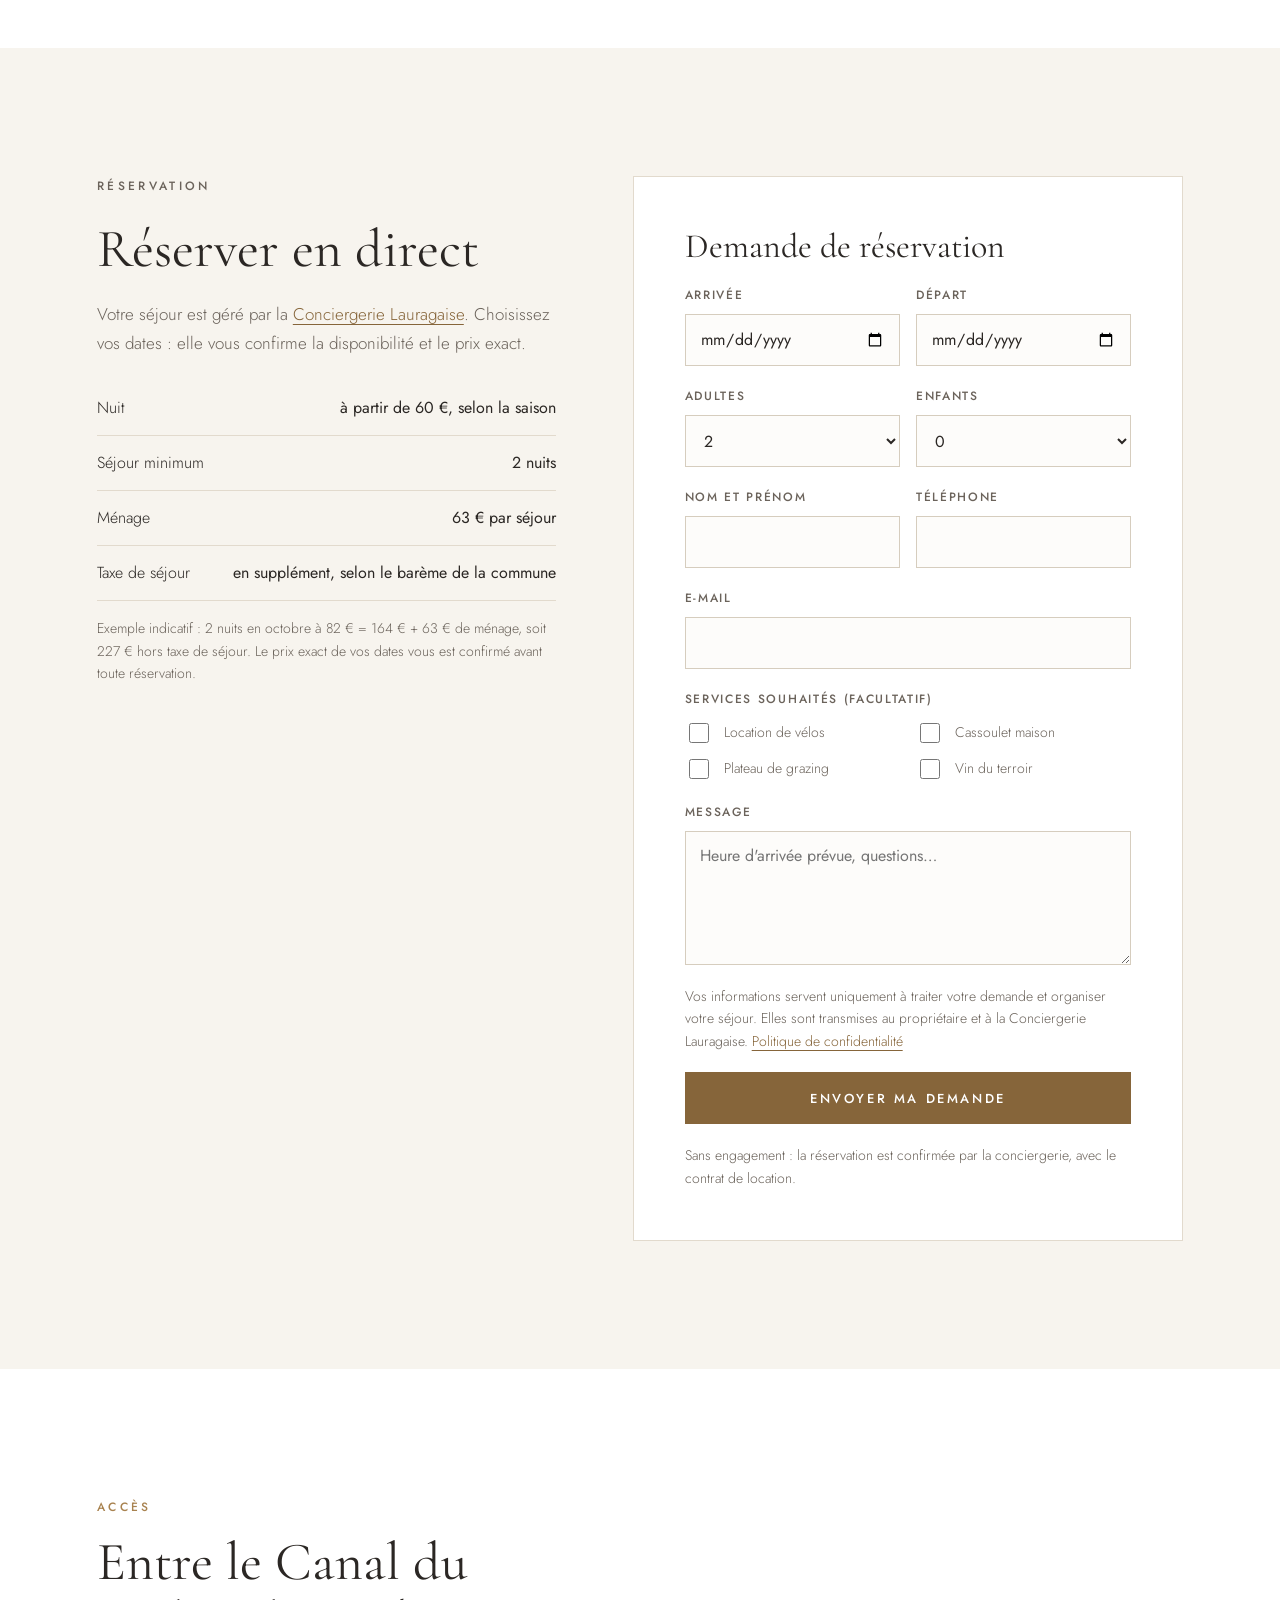
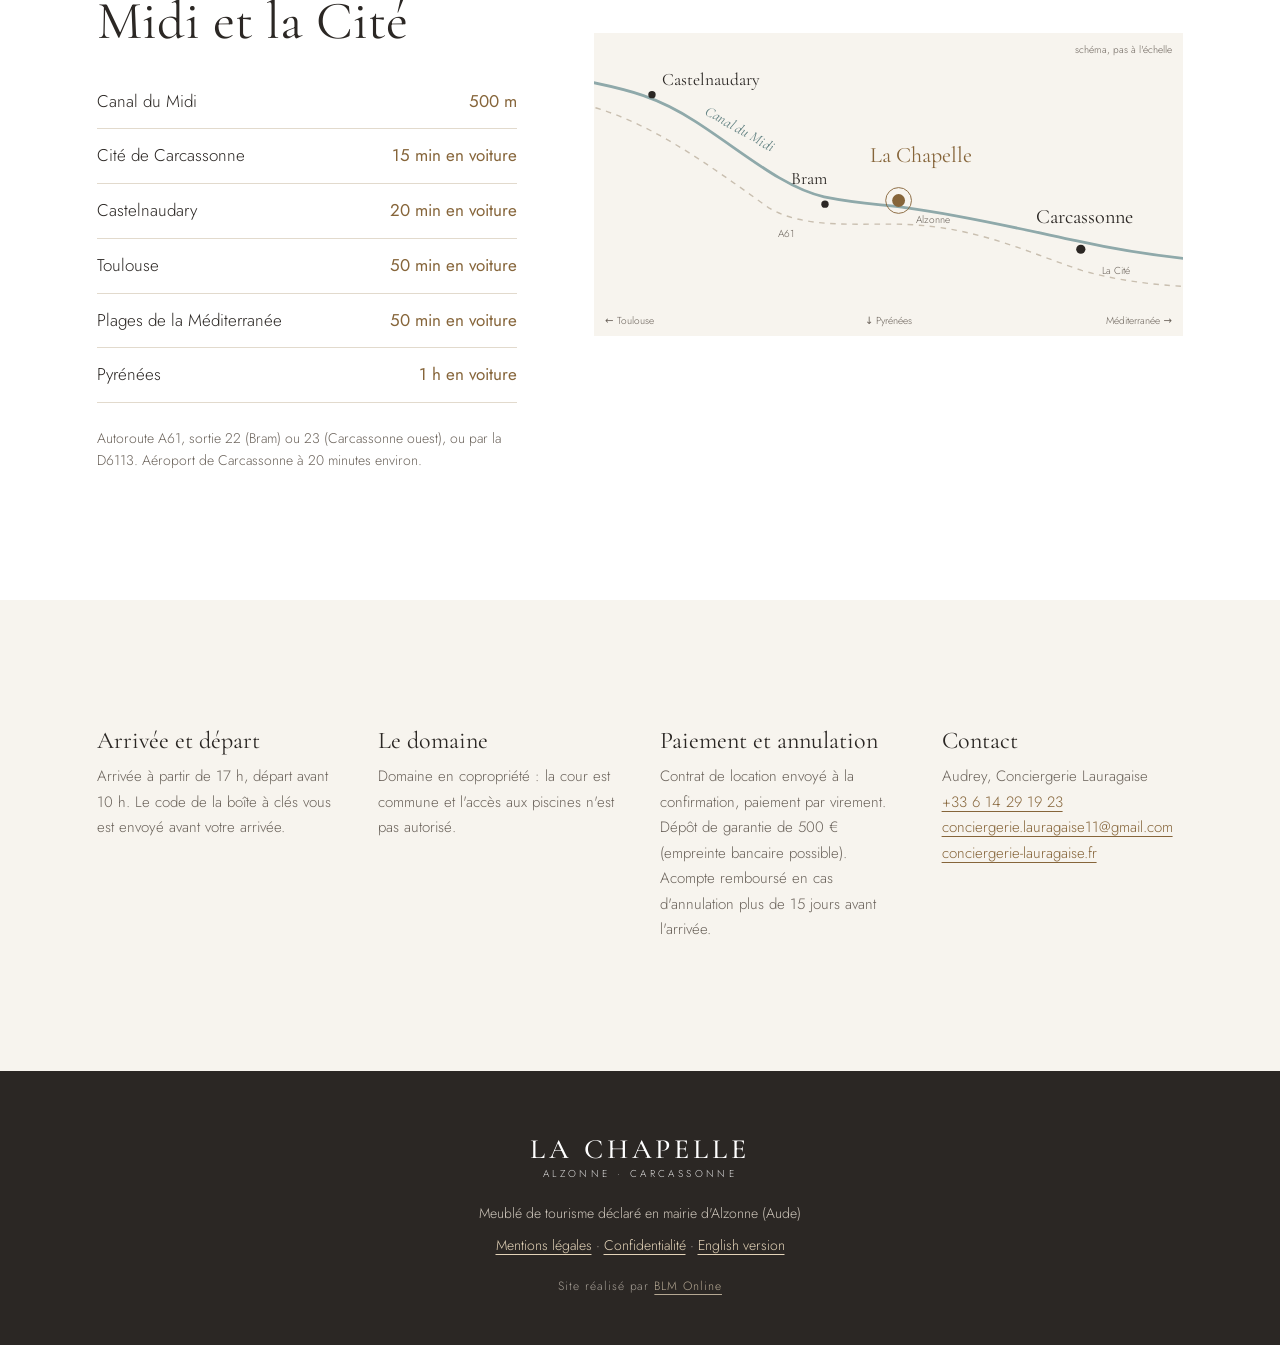
==== commit bc542260: "Passage à l'hébergement OVH : calendrier et formulaire en PHP Co-Authored-By: Claude Opus 5.5 <norep" ====
--- a/index.html
+++ b/index.html
@@ -150,7 +150,7 @@
 <div class="cal-legend"><span><i style="background:#fff;border:1px solid #D6CDBE"></i>Libre</span><span><i style="border:1px solid #B9B0A4"></i>Réservé</span><span><i style="background:#86653A"></i>Vos dates</span></div>
 </div>
 </div>
-<form class="booking" id="booking" method="POST" action="/.netlify/functions/reservation" data-thanks="/merci.html" data-err="L'envoi n'a pas fonctionné. Réessayez, ou écrivez à conciergerie.lauragaise11@gmail.com.">
+<form class="booking" id="booking" method="POST" action="/api/reservation.php" data-thanks="/merci.html" data-err="L'envoi n'a pas fonctionné. Réessayez, ou écrivez à conciergerie.lauragaise11@gmail.com.">
 <input type="hidden" name="langue" value="fr">
 <input type="checkbox" name="botcheck" class="hp" style="display:none" tabindex="-1" autocomplete="off">
 <h3>Demande de réservation</h3>
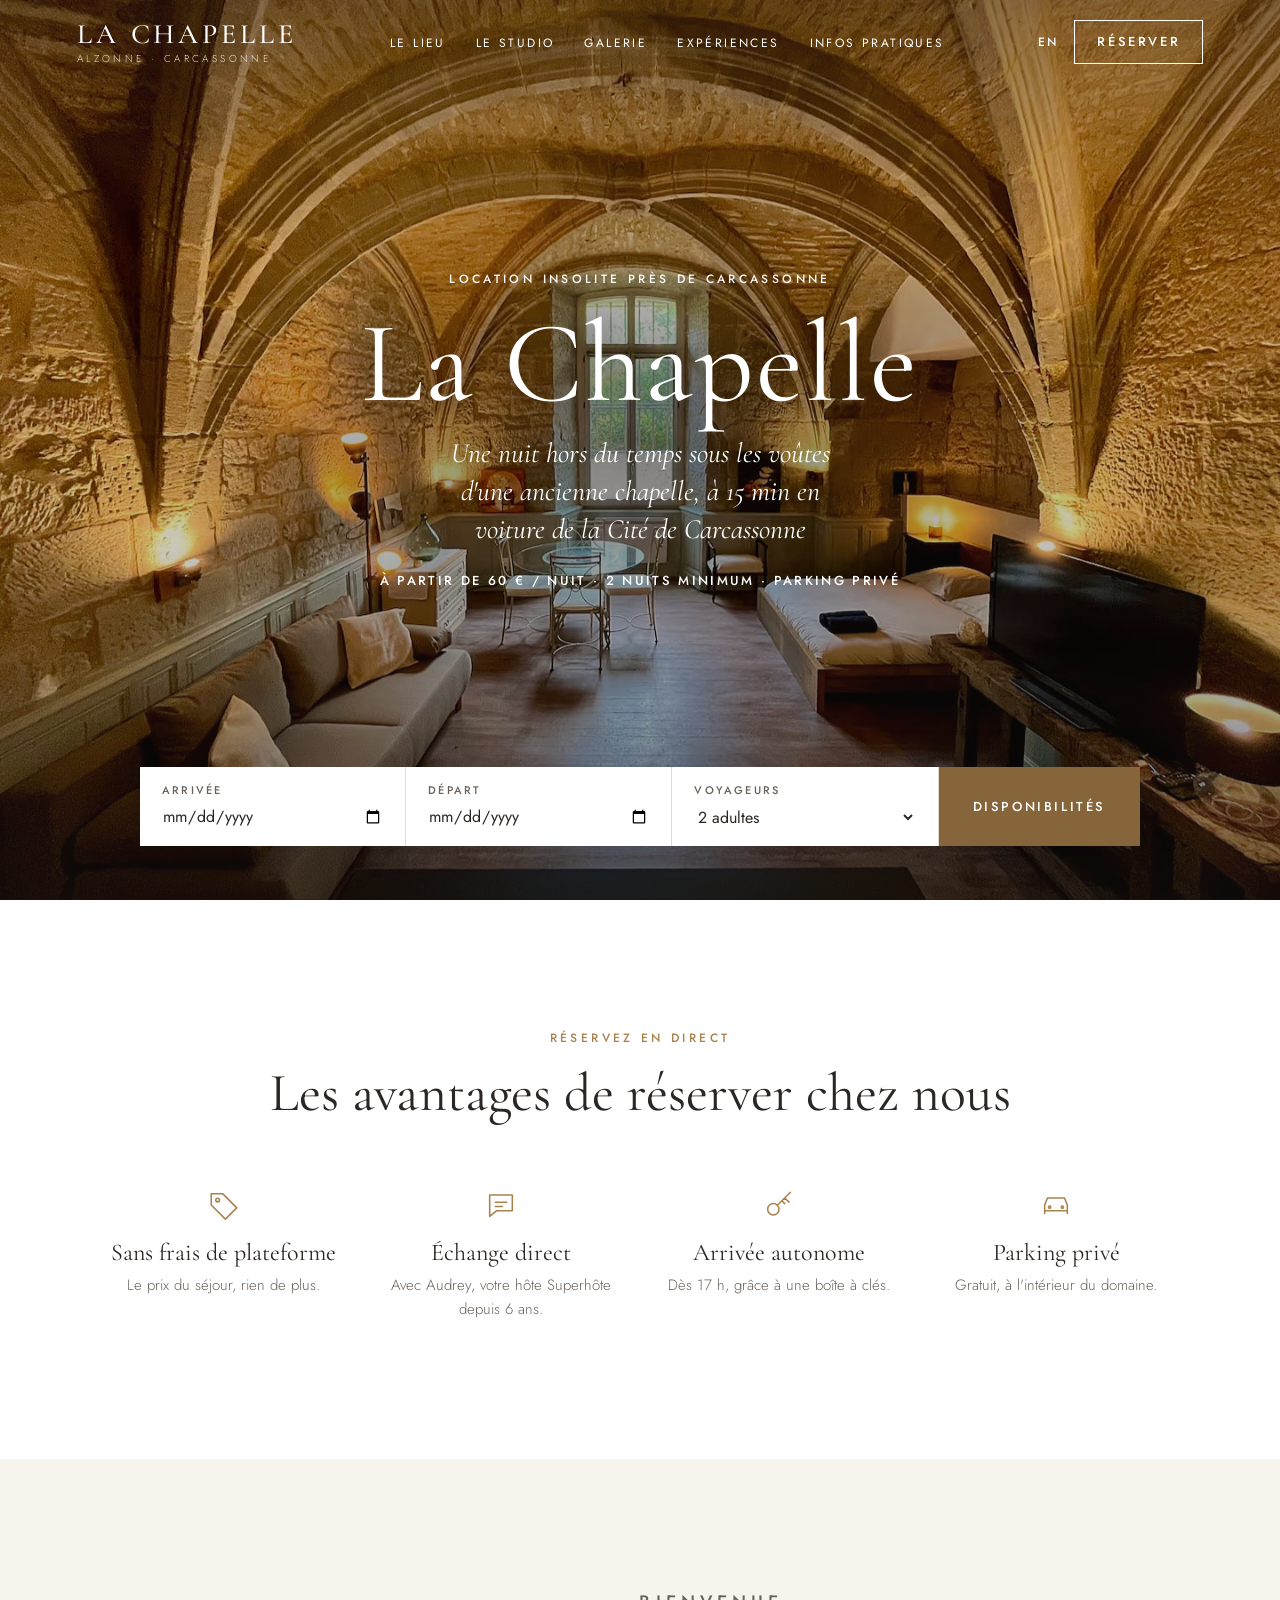
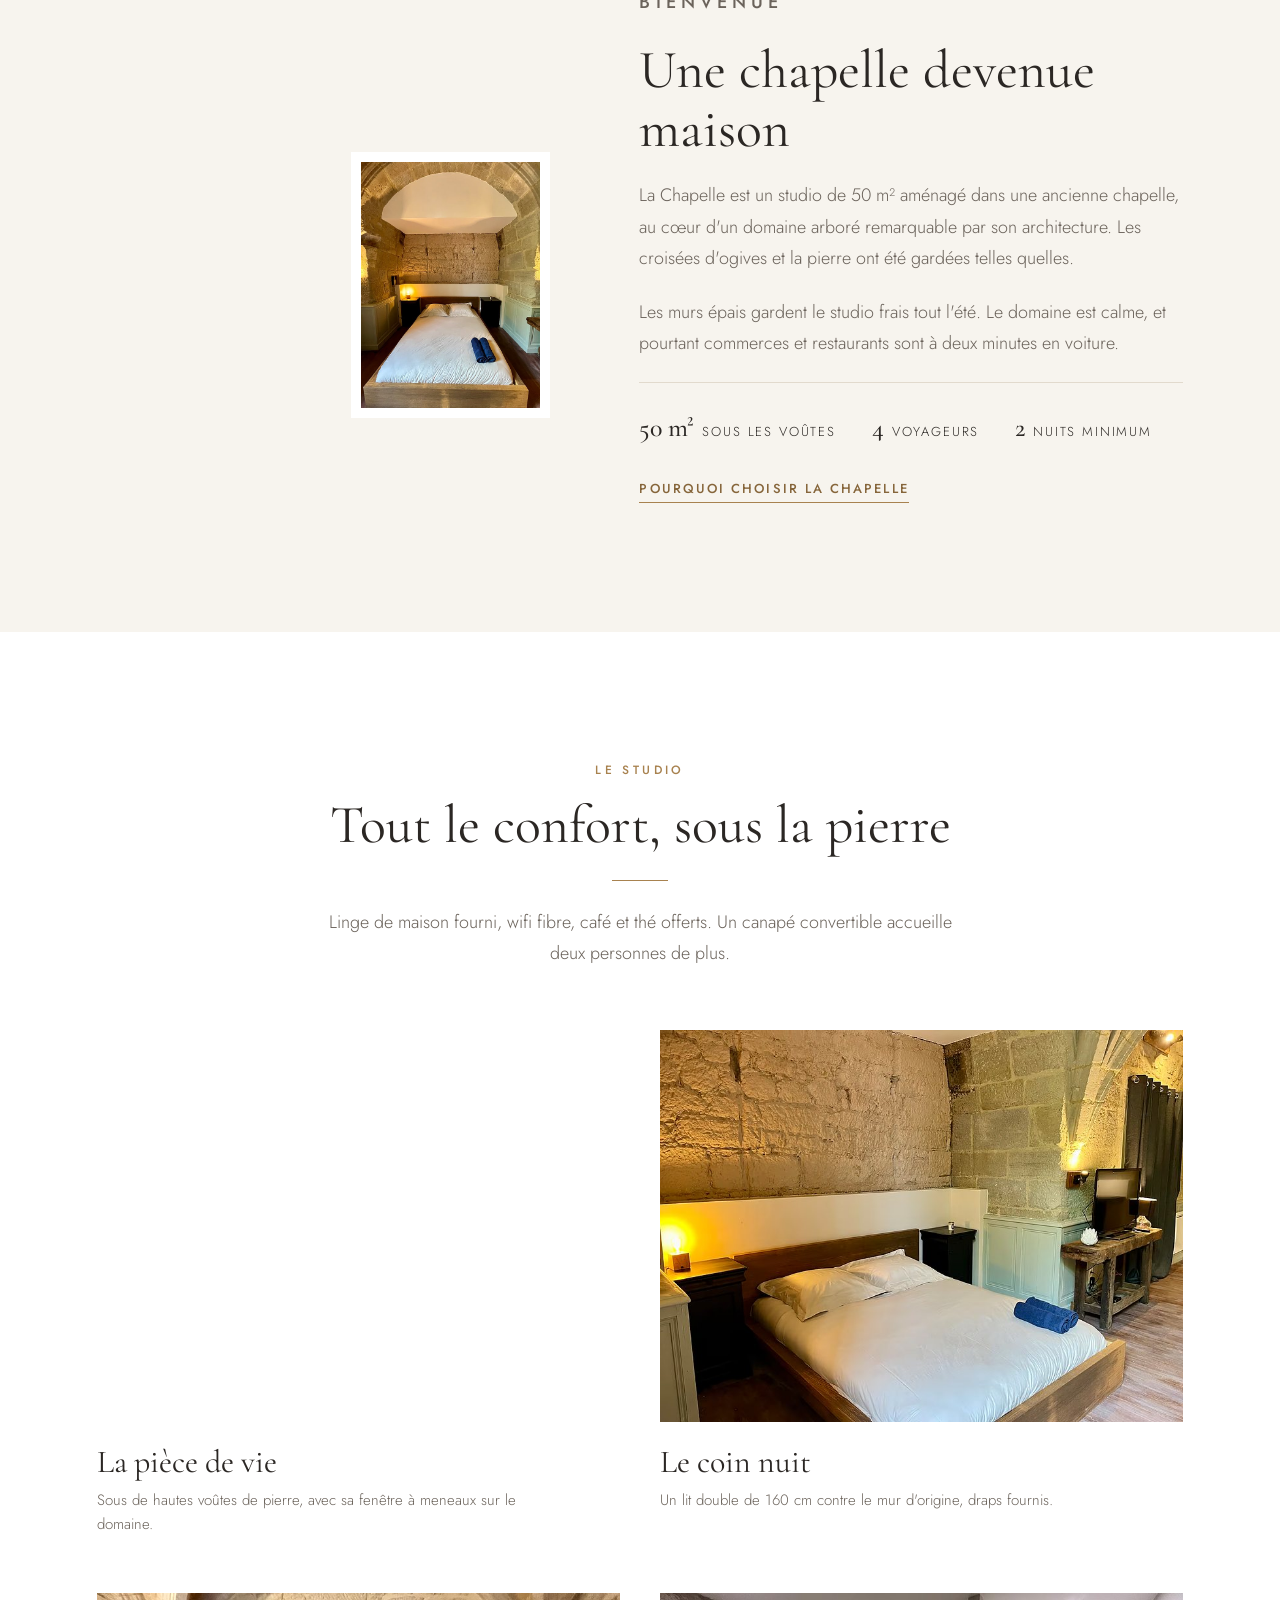
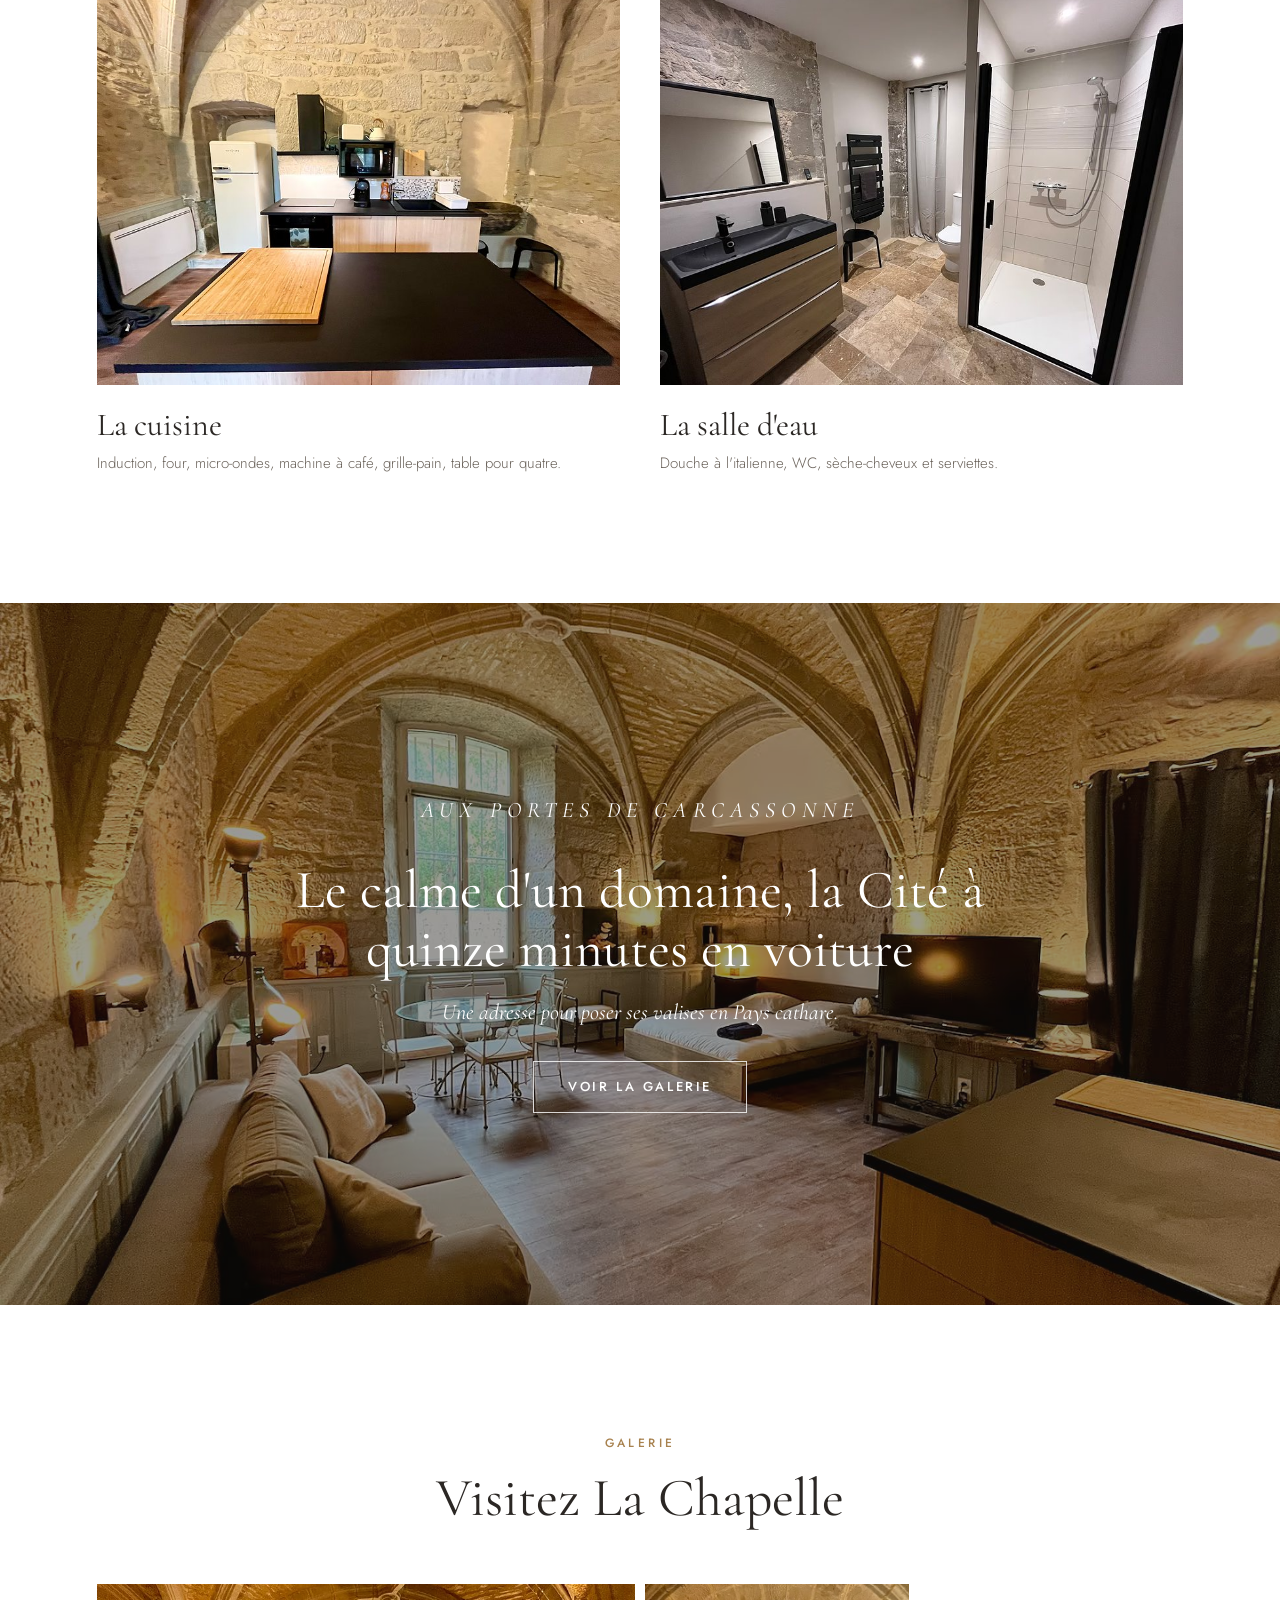
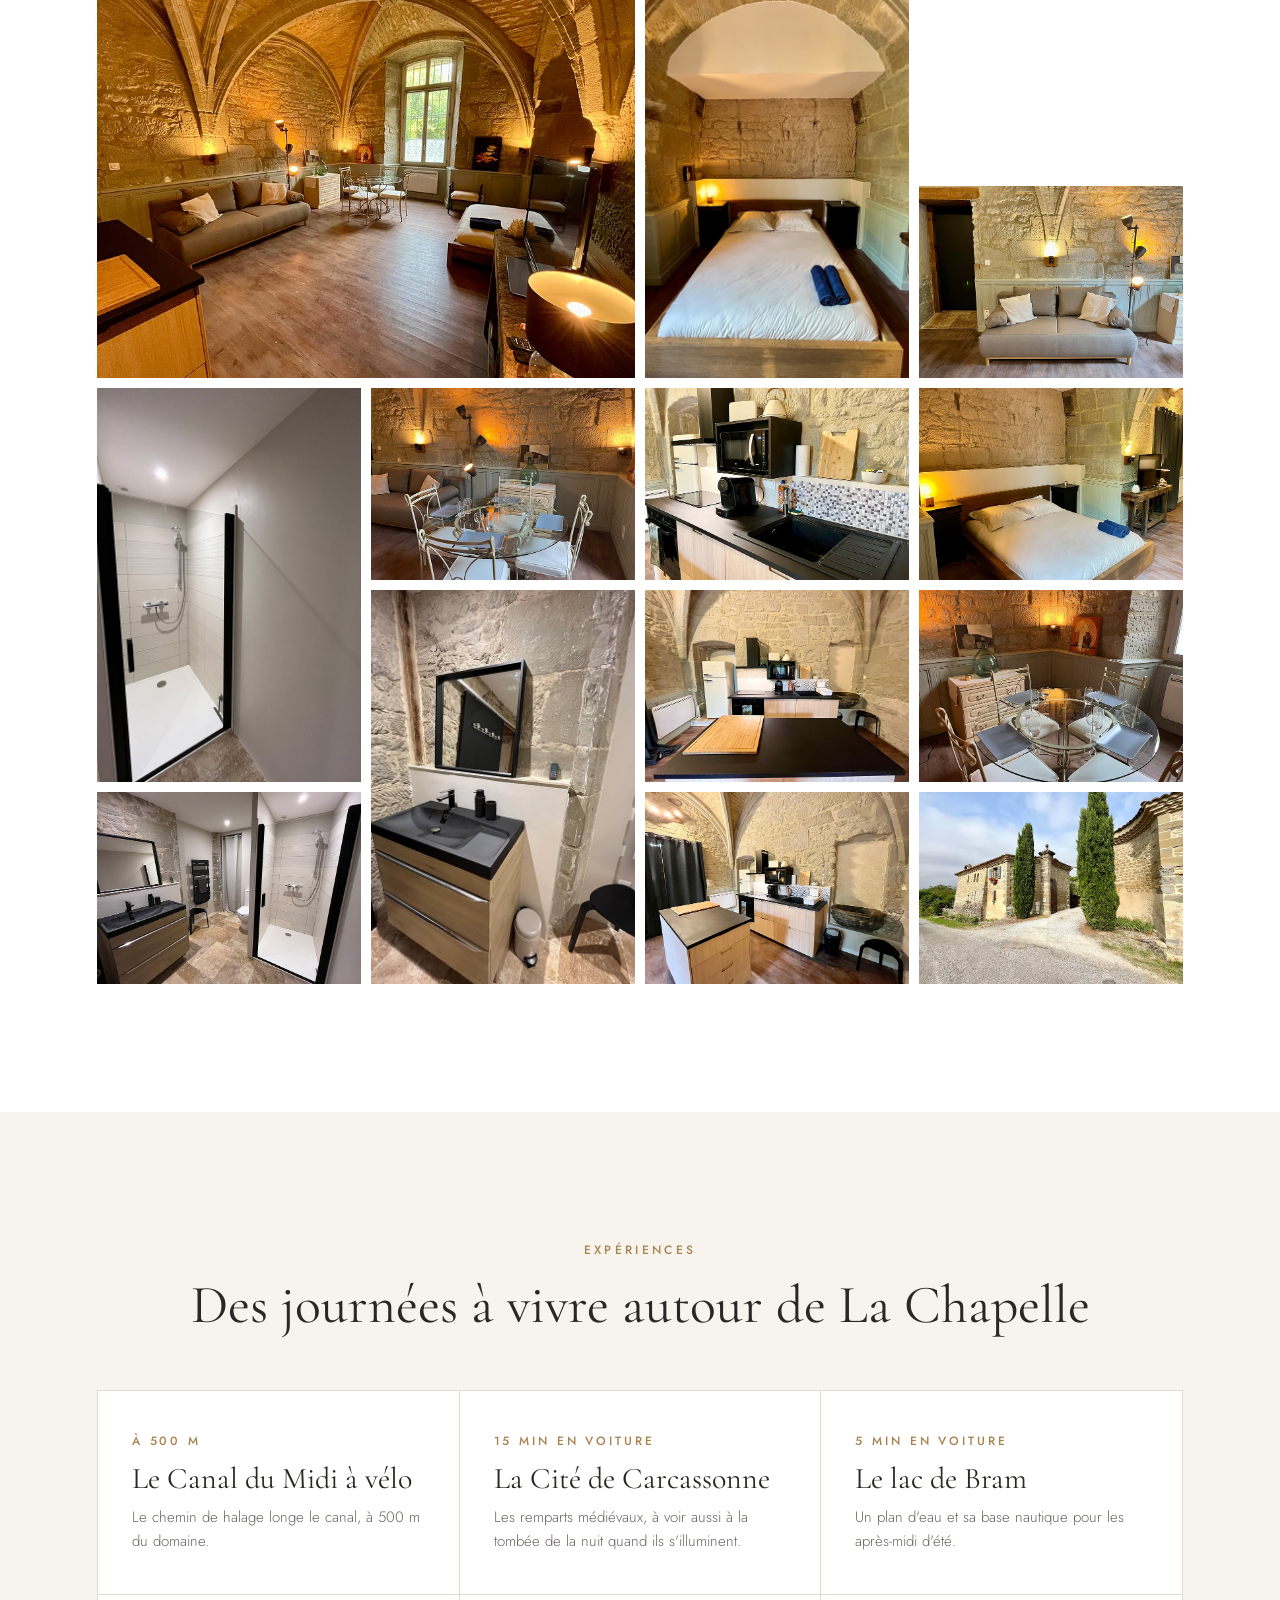
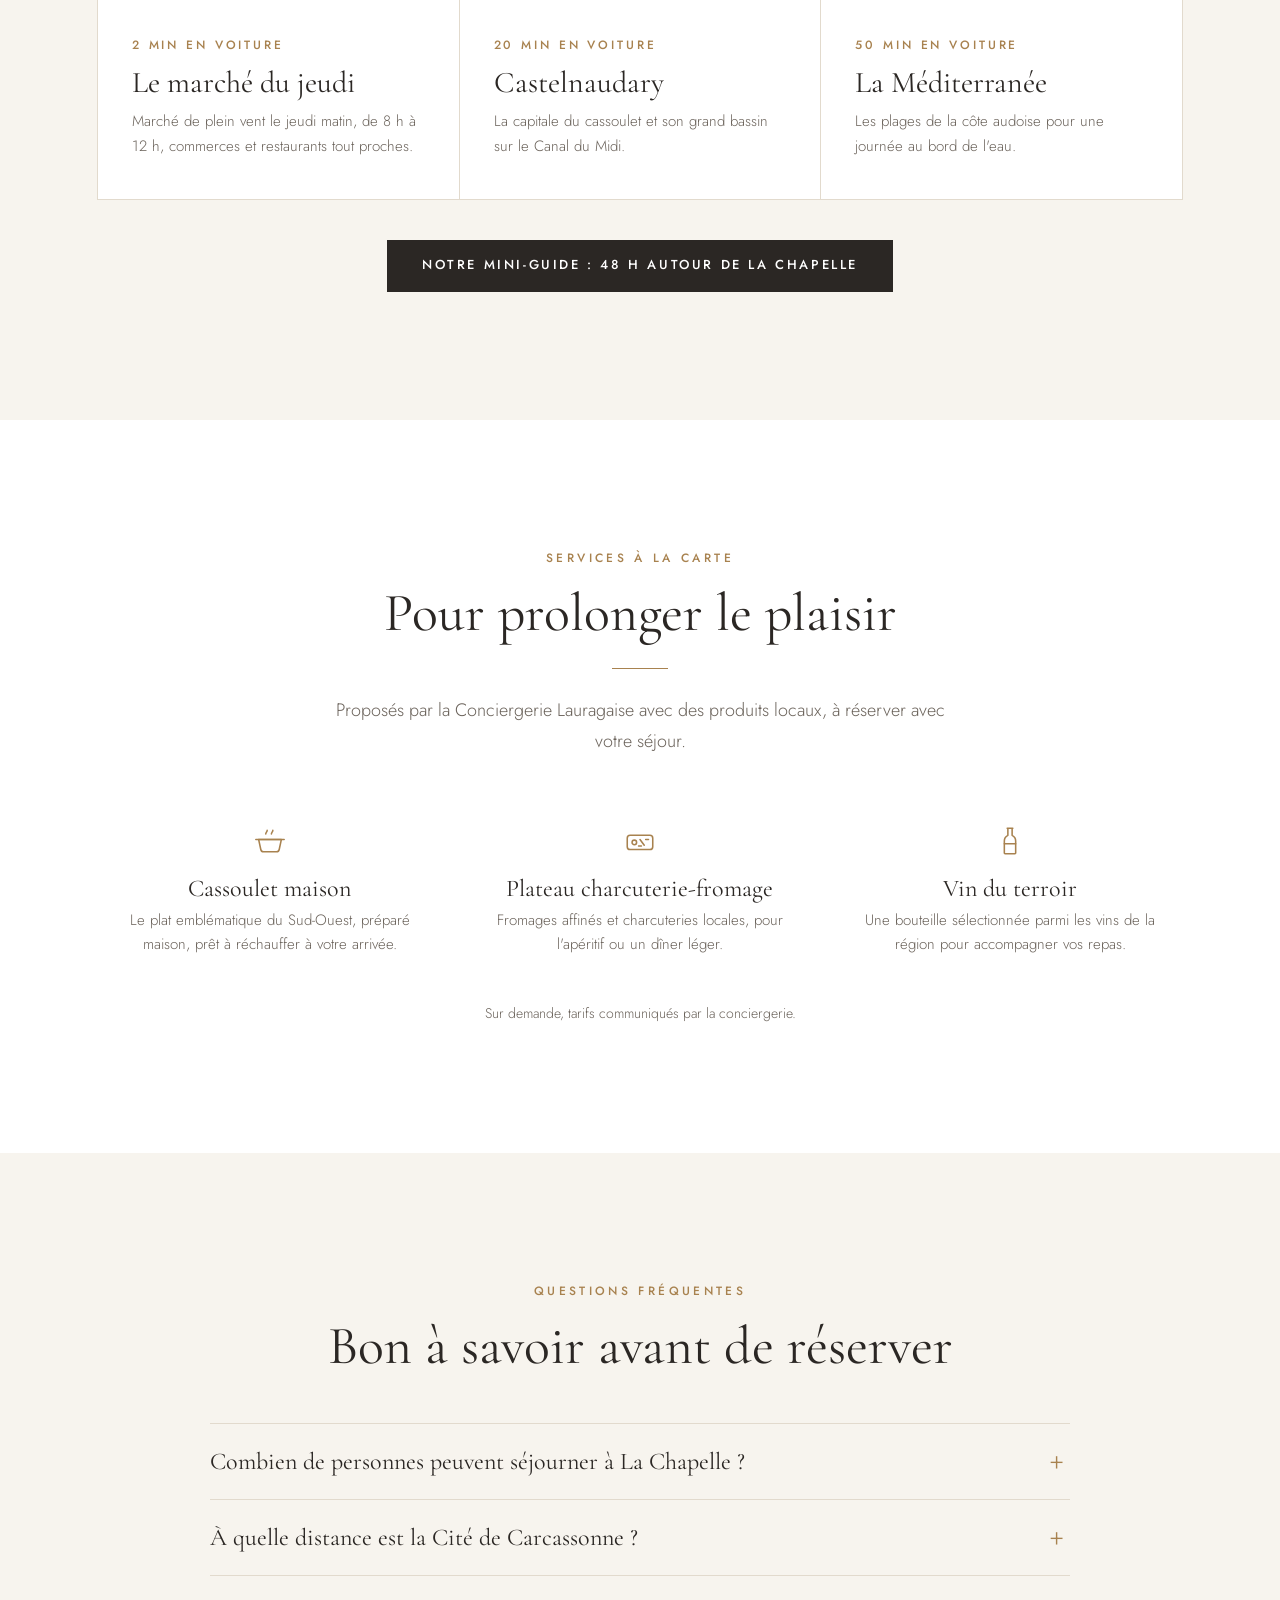
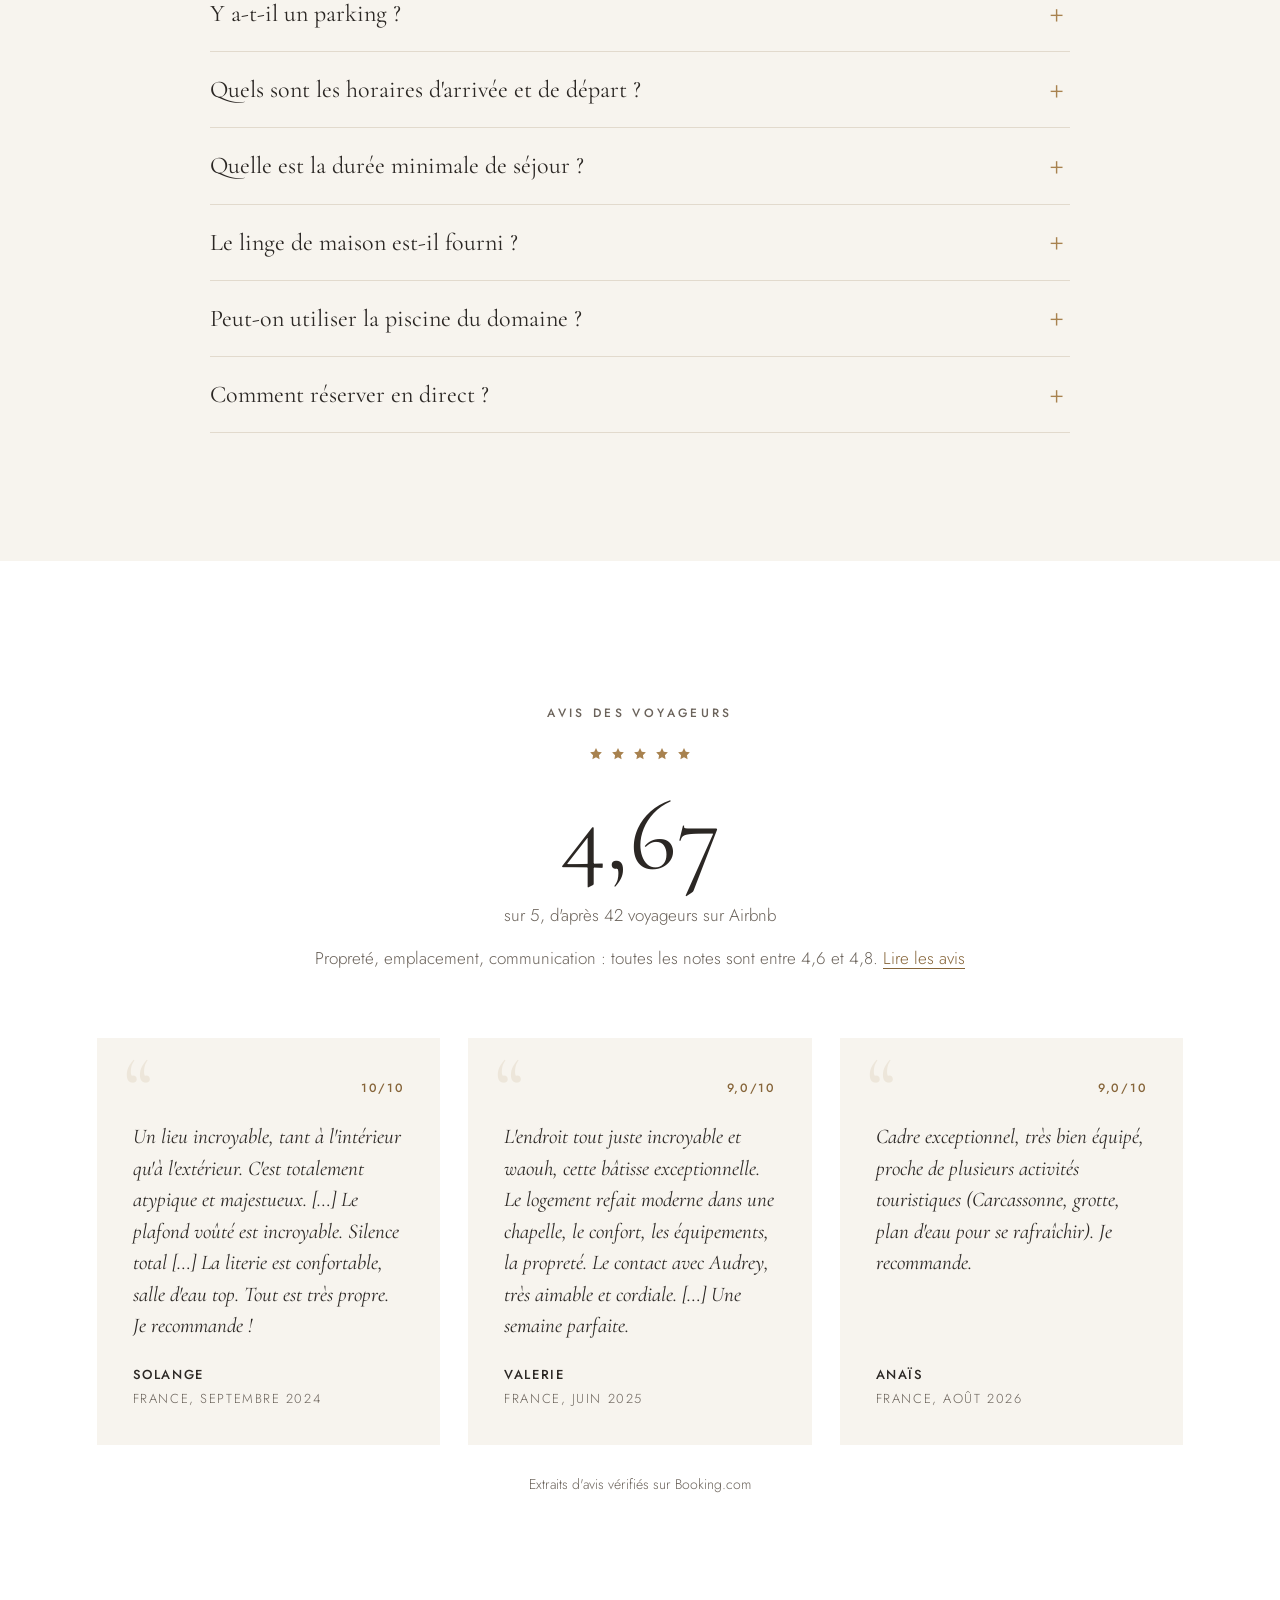
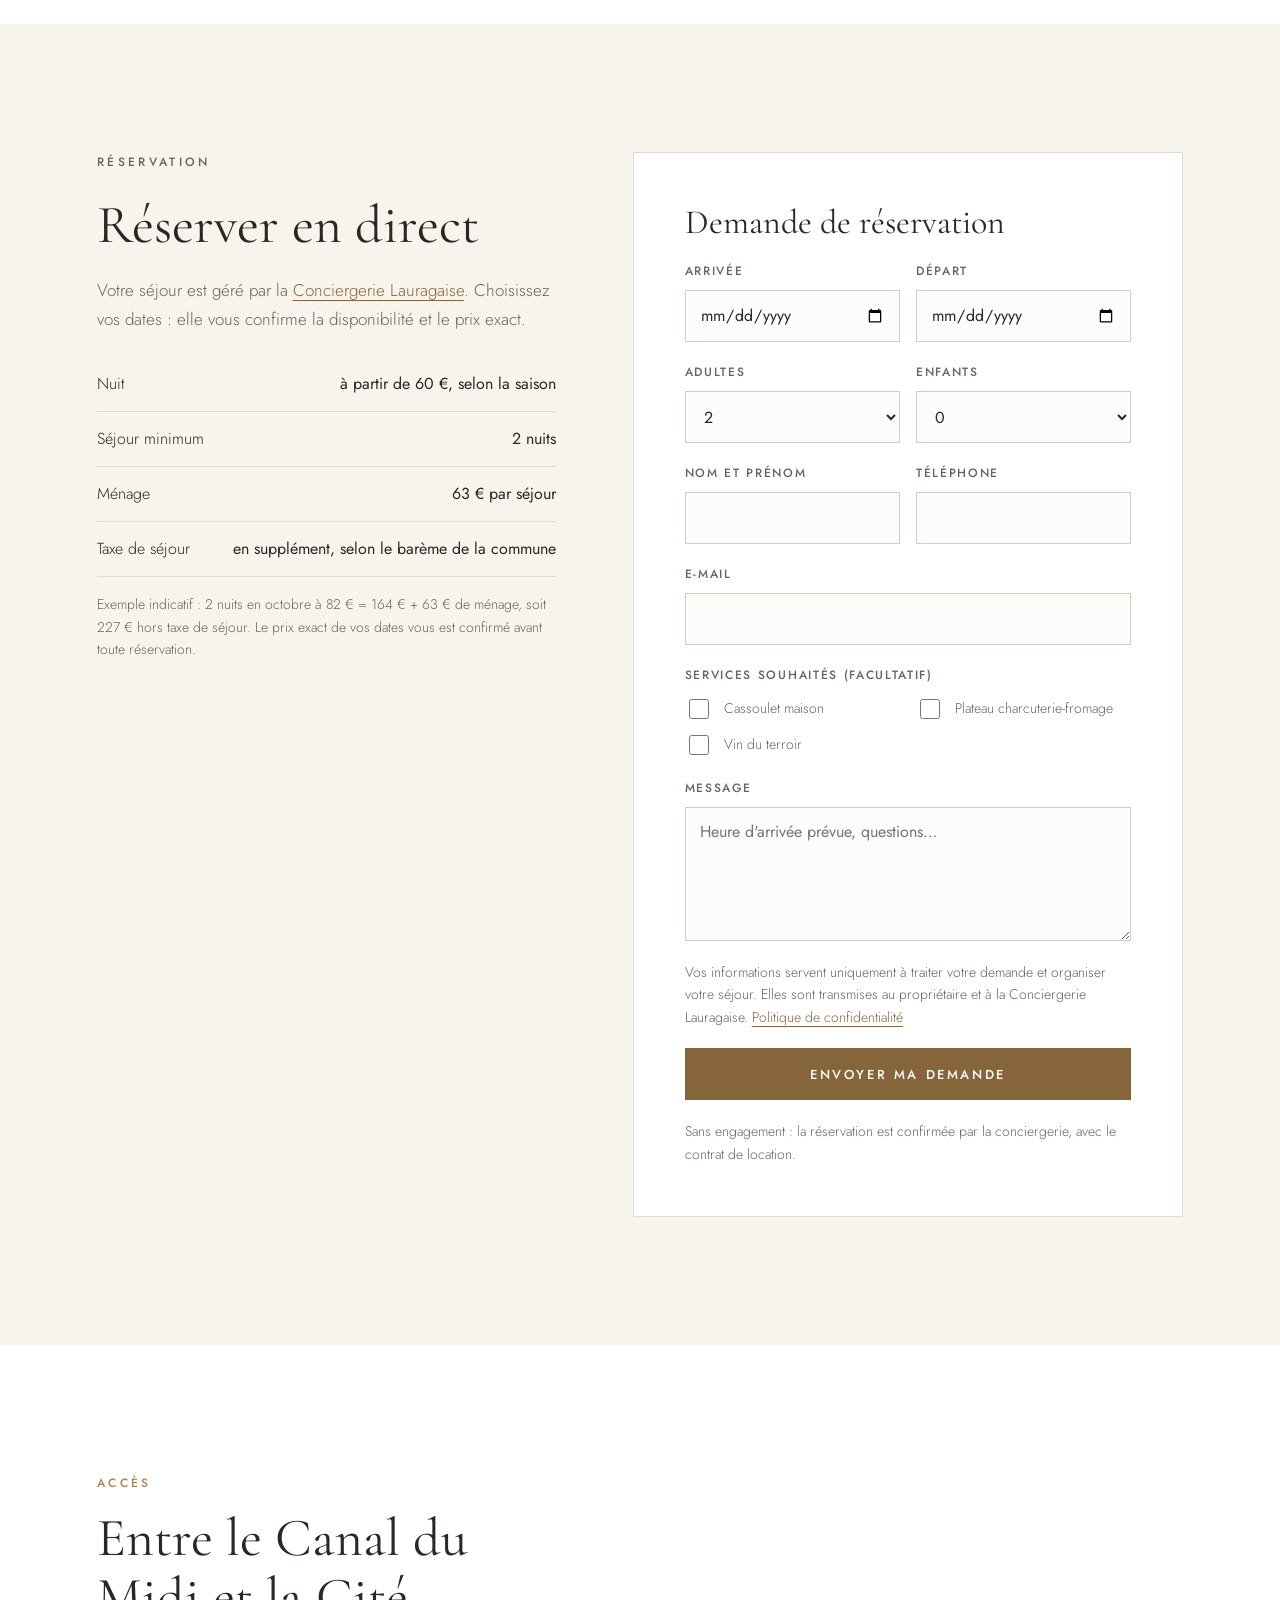
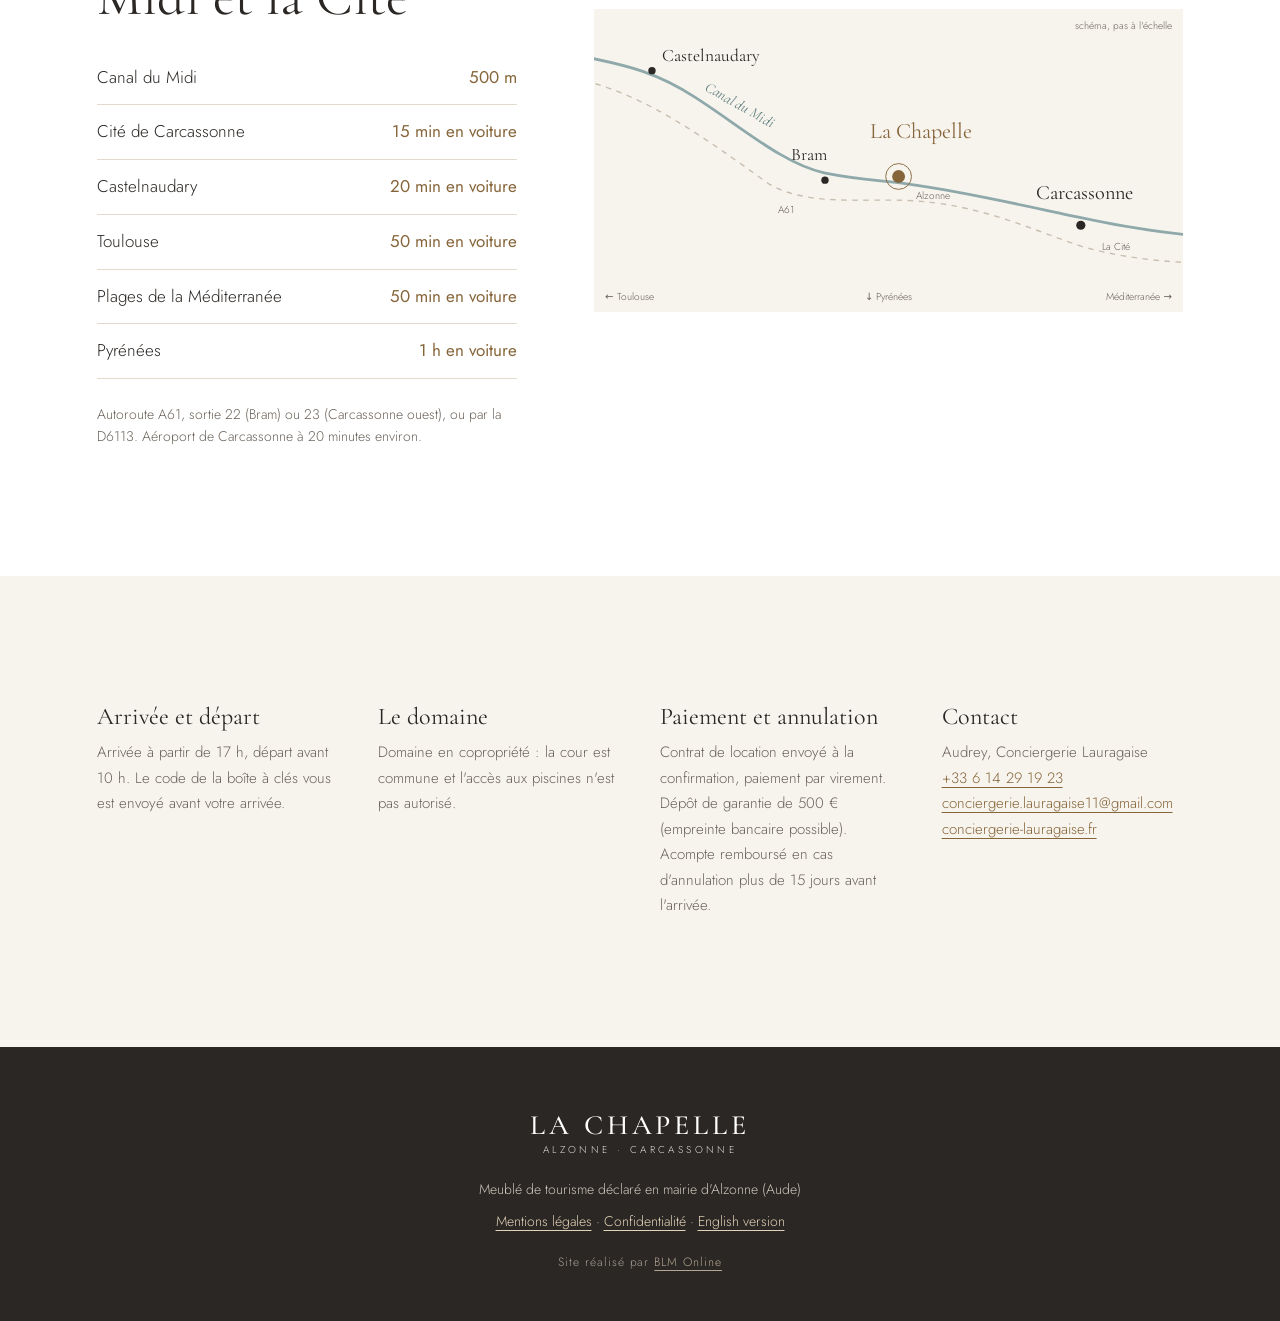
==== commit 51642694: "Services : plateau charcuterie-fromage à la place du grazing, plus de location de vélos Co-Authored-" ====
--- a/index.html
+++ b/index.html
@@ -105,7 +105,7 @@
 <section id="experiences" class="section ivoire">
 <div class="container">
 <div class="center"><p class="label">Expériences</p><h2 style="margin-top:14px">Des journées à vivre autour de La Chapelle</h2></div>
-<div class="exps"><div class="exp"><span class="time">À 500 m</span><h3>Le Canal du Midi à vélo</h3><p>Le chemin de halage longe le canal, à 500 m du domaine. Location de vélos à proximité.</p></div><div class="exp"><span class="time">15 min en voiture</span><h3>La Cité de Carcassonne</h3><p>Les remparts médiévaux, à voir aussi à la tombée de la nuit quand ils s'illuminent.</p></div><div class="exp"><span class="time">5 min en voiture</span><h3>Le lac de Bram</h3><p>Un plan d'eau et sa base nautique pour les après-midi d'été.</p></div><div class="exp"><span class="time">2 min en voiture</span><h3>Le marché du jeudi</h3><p>Marché de plein vent le jeudi matin, de 8 h à 12 h, commerces et restaurants tout proches.</p></div><div class="exp"><span class="time">20 min en voiture</span><h3>Castelnaudary</h3><p>La capitale du cassoulet et son grand bassin sur le Canal du Midi.</p></div><div class="exp"><span class="time">50 min en voiture</span><h3>La Méditerranée</h3><p>Les plages de la côte audoise pour une journée au bord de l'eau.</p></div></div>
+<div class="exps"><div class="exp"><span class="time">À 500 m</span><h3>Le Canal du Midi à vélo</h3><p>Le chemin de halage longe le canal, à 500 m du domaine.</p></div><div class="exp"><span class="time">15 min en voiture</span><h3>La Cité de Carcassonne</h3><p>Les remparts médiévaux, à voir aussi à la tombée de la nuit quand ils s'illuminent.</p></div><div class="exp"><span class="time">5 min en voiture</span><h3>Le lac de Bram</h3><p>Un plan d'eau et sa base nautique pour les après-midi d'été.</p></div><div class="exp"><span class="time">2 min en voiture</span><h3>Le marché du jeudi</h3><p>Marché de plein vent le jeudi matin, de 8 h à 12 h, commerces et restaurants tout proches.</p></div><div class="exp"><span class="time">20 min en voiture</span><h3>Castelnaudary</h3><p>La capitale du cassoulet et son grand bassin sur le Canal du Midi.</p></div><div class="exp"><span class="time">50 min en voiture</span><h3>La Méditerranée</h3><p>Les plages de la côte audoise pour une journée au bord de l'eau.</p></div></div>
 <p class="center" style="margin-top:40px"><a class="btn" href="/que-faire-autour-de-carcassonne.html">Notre mini-guide : 48 h autour de La Chapelle</a></p>
 </div>
 </section>
@@ -113,7 +113,7 @@
 <section id="services" class="section">
 <div class="container">
 <div class="center"><p class="label">Services à la carte</p><h2 style="margin-top:14px">Pour prolonger le plaisir</h2><div class="rule"></div><p class="intro-text">Proposés par la Conciergerie Lauragaise avec des produits locaux, à réserver avec votre séjour.</p></div>
-<div class="perks"><div class="perk"><svg width="34" height="34" viewBox="0 0 24 24" fill="none" stroke="#A8824F" stroke-width="1.1" stroke-linecap="round" stroke-linejoin="round" aria-hidden="true"><circle cx="6" cy="16" r="3.5"/><circle cx="18" cy="16" r="3.5"/><path d="M6 16l4-7h5l3 7M10 9l2 7M13 6h3"/></svg><h3>Location de vélos</h3><p>Partez sur le Canal du Midi et les chemins des collines du Lauragais.</p></div><div class="perk"><svg width="34" height="34" viewBox="0 0 24 24" fill="none" stroke="#A8824F" stroke-width="1.1" stroke-linecap="round" stroke-linejoin="round" aria-hidden="true"><path d="M4 11h16l-1.5 7a2 2 0 01-2 1.6H7.5a2 2 0 01-2-1.6L4 11z"/><path d="M2 11h20M9 7c0-1 1-1.5 1-2.5M13 7c0-1 1-1.5 1-2.5"/></svg><h3>Cassoulet maison</h3><p>Le plat emblématique du Sud-Ouest, préparé maison, prêt à réchauffer à votre arrivée.</p></div><div class="perk"><svg width="34" height="34" viewBox="0 0 24 24" fill="none" stroke="#A8824F" stroke-width="1.1" stroke-linecap="round" stroke-linejoin="round" aria-hidden="true"><rect x="3" y="8" width="18" height="10" rx="2"/><circle cx="8" cy="13" r="1.6"/><path d="M12 11l3 4M16 11h2M11 15.5h2"/></svg><h3>Plateau de grazing</h3><p>Fromages affinés, charcuteries locales, fruits frais : pour l'apéritif ou un dîner léger.</p></div><div class="perk"><svg width="34" height="34" viewBox="0 0 24 24" fill="none" stroke="#A8824F" stroke-width="1.1" stroke-linecap="round" stroke-linejoin="round" aria-hidden="true"><path d="M10 3h4M10.5 3v5c-2 1-2.5 2.5-2.5 4v8.5a.5.5 0 00.5.5h7a.5.5 0 00.5-.5V12c0-1.5-.5-3-2.5-4V3"/><path d="M8 14h8"/></svg><h3>Vin du terroir</h3><p>Une bouteille sélectionnée parmi les vins de la région pour accompagner vos repas.</p></div></div>
+<div class="perks perks-3"><div class="perk"><svg width="34" height="34" viewBox="0 0 24 24" fill="none" stroke="#A8824F" stroke-width="1.1" stroke-linecap="round" stroke-linejoin="round" aria-hidden="true"><path d="M4 11h16l-1.5 7a2 2 0 01-2 1.6H7.5a2 2 0 01-2-1.6L4 11z"/><path d="M2 11h20M9 7c0-1 1-1.5 1-2.5M13 7c0-1 1-1.5 1-2.5"/></svg><h3>Cassoulet maison</h3><p>Le plat emblématique du Sud-Ouest, préparé maison, prêt à réchauffer à votre arrivée.</p></div><div class="perk"><svg width="34" height="34" viewBox="0 0 24 24" fill="none" stroke="#A8824F" stroke-width="1.1" stroke-linecap="round" stroke-linejoin="round" aria-hidden="true"><rect x="3" y="8" width="18" height="10" rx="2"/><circle cx="8" cy="13" r="1.6"/><path d="M12 11l3 4M16 11h2M11 15.5h2"/></svg><h3>Plateau charcuterie-fromage</h3><p>Fromages affinés et charcuteries locales, pour l'apéritif ou un dîner léger.</p></div><div class="perk"><svg width="34" height="34" viewBox="0 0 24 24" fill="none" stroke="#A8824F" stroke-width="1.1" stroke-linecap="round" stroke-linejoin="round" aria-hidden="true"><path d="M10 3h4M10.5 3v5c-2 1-2.5 2.5-2.5 4v8.5a.5.5 0 00.5.5h7a.5.5 0 00.5-.5V12c0-1.5-.5-3-2.5-4V3"/><path d="M8 14h8"/></svg><h3>Vin du terroir</h3><p>Une bouteille sélectionnée parmi les vins de la région pour accompagner vos repas.</p></div></div>
 <p class="small center" style="margin-top:36px">Sur demande, tarifs communiqués par la conciergerie.</p>
 </div>
 </section>
@@ -167,7 +167,7 @@
 <label>Téléphone<input type="tel" name="telephone" autocomplete="tel" required></label>
 </div>
 <label>E-mail<input type="email" name="email" autocomplete="email" required></label>
-<fieldset class="svc"><legend>Services souhaités (facultatif)</legend><label class="consent"><input type="checkbox" name="services" value="Location de vélos"> Location de vélos</label><label class="consent"><input type="checkbox" name="services" value="Cassoulet maison"> Cassoulet maison</label><label class="consent"><input type="checkbox" name="services" value="Plateau de grazing"> Plateau de grazing</label><label class="consent"><input type="checkbox" name="services" value="Vin du terroir"> Vin du terroir</label></fieldset>
+<fieldset class="svc"><legend>Services souhaités (facultatif)</legend><label class="consent"><input type="checkbox" name="services" value="Cassoulet maison"> Cassoulet maison</label><label class="consent"><input type="checkbox" name="services" value="Plateau charcuterie-fromage"> Plateau charcuterie-fromage</label><label class="consent"><input type="checkbox" name="services" value="Vin du terroir"> Vin du terroir</label></fieldset>
 <label>Message<textarea name="message" rows="4" placeholder="Heure d'arrivée prévue, questions…"></textarea></label>
 <p class="small privacy-note">Vos informations servent uniquement à traiter votre demande et organiser votre séjour. Elles sont transmises au propriétaire et à la Conciergerie Lauragaise. <a href="/politique-confidentialite.html">Politique de confidentialité</a></p>
 <button class="btn gold" type="submit">Envoyer ma demande</button>
--- a/style.css
+++ b/style.css
@@ -90,6 +90,8 @@
 .perk h3{font-size:24px;margin-bottom:6px}
 .perk p{font-size:15px;color:var(--gris);line-height:1.6}
 @media(max-width:900px){.perks{grid-template-columns:1fr 1fr;row-gap:40px}}
+.perks.perks-3{grid-template-columns:repeat(3,minmax(0,1fr))}
+@media(max-width:900px){.perks.perks-3{grid-template-columns:1fr}}
 
 /* Présentation */
 .welcome{display:grid;grid-template-columns:minmax(0,5fr) minmax(0,6fr);gap:clamp(40px,7vw,110px);align-items:center}
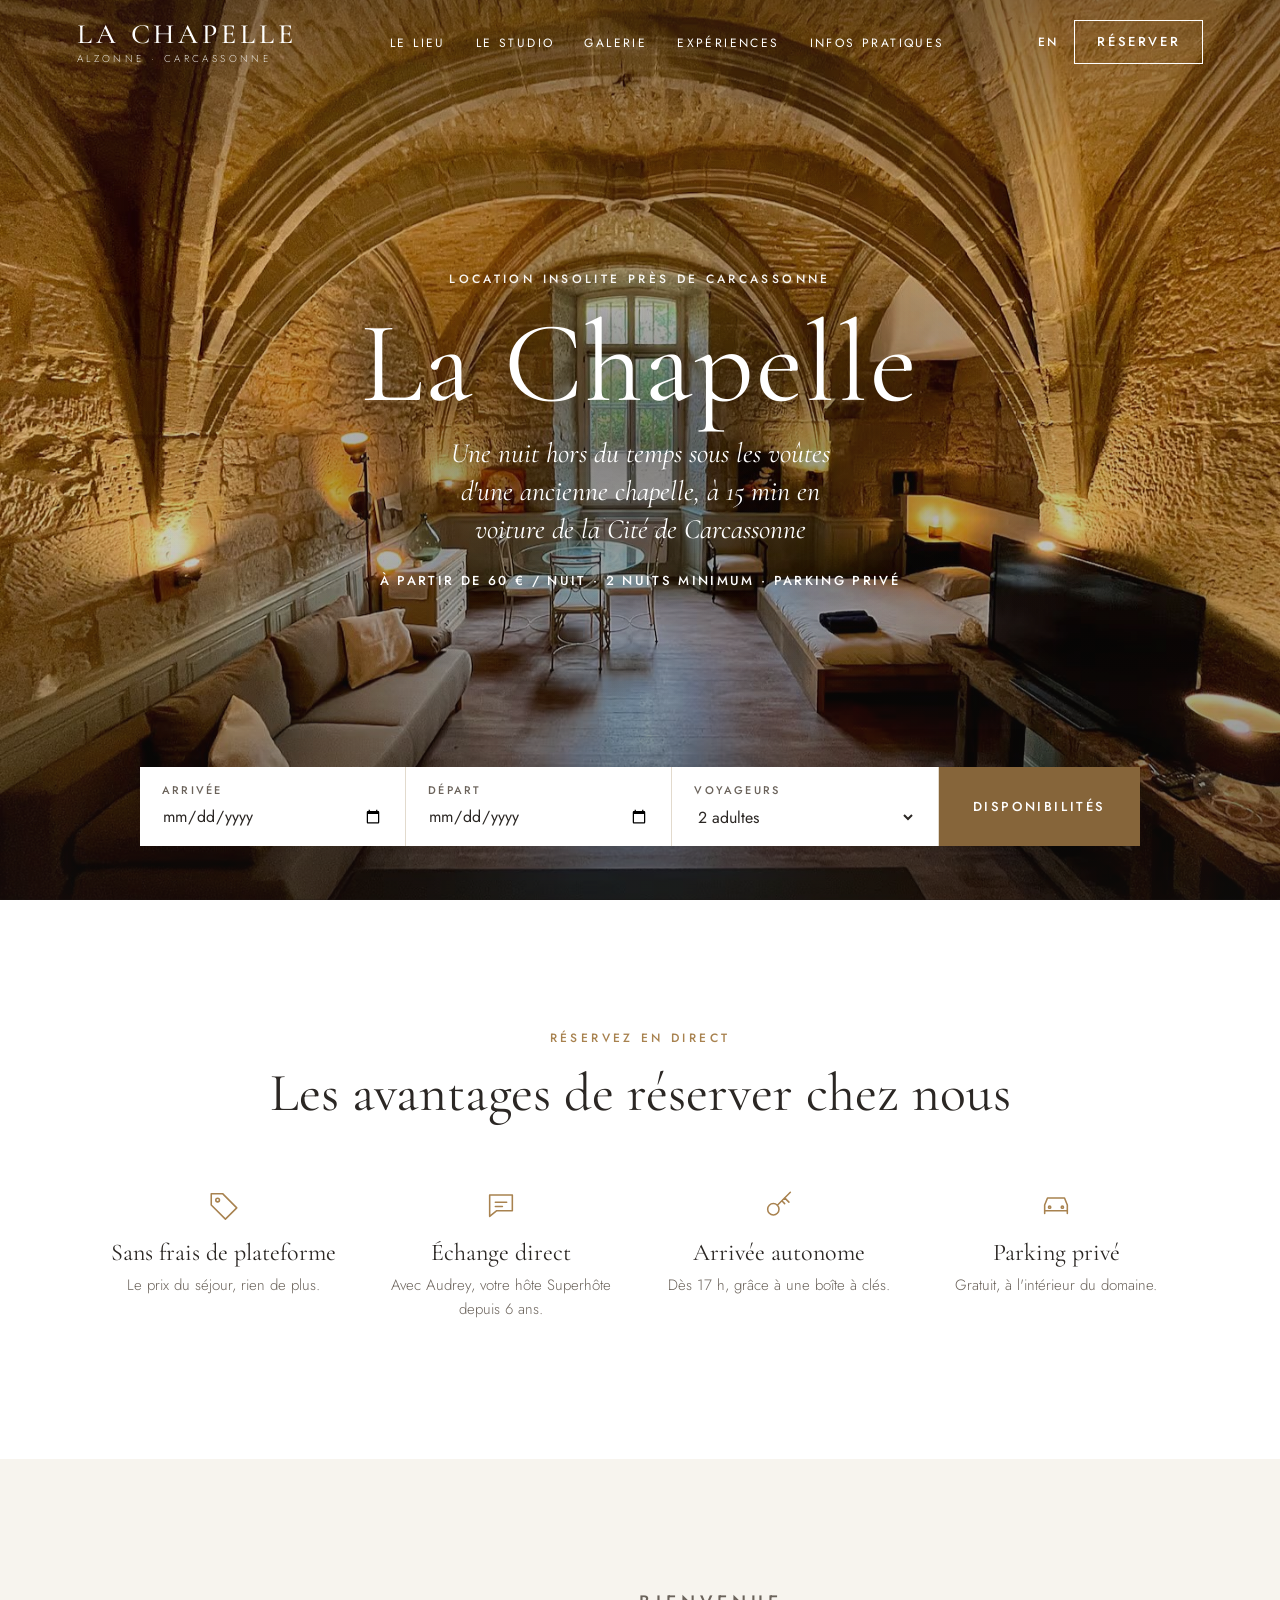
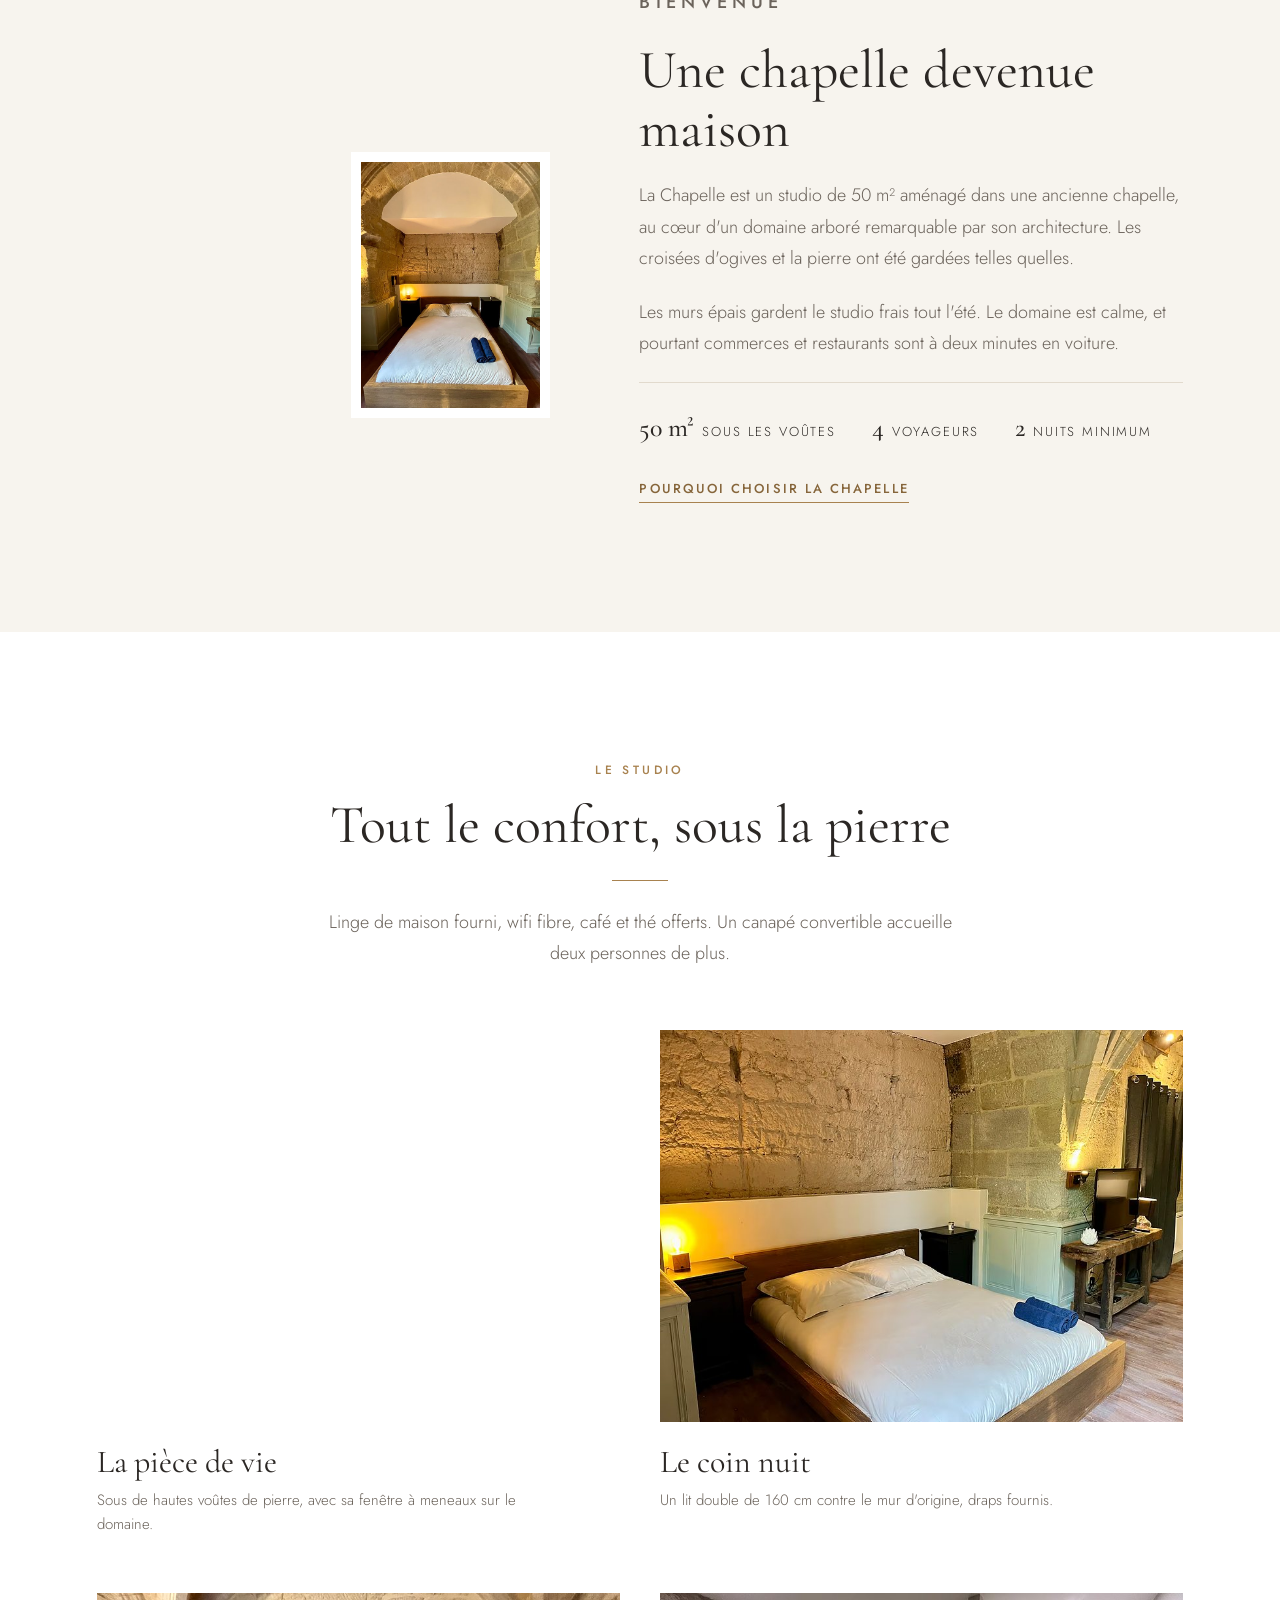
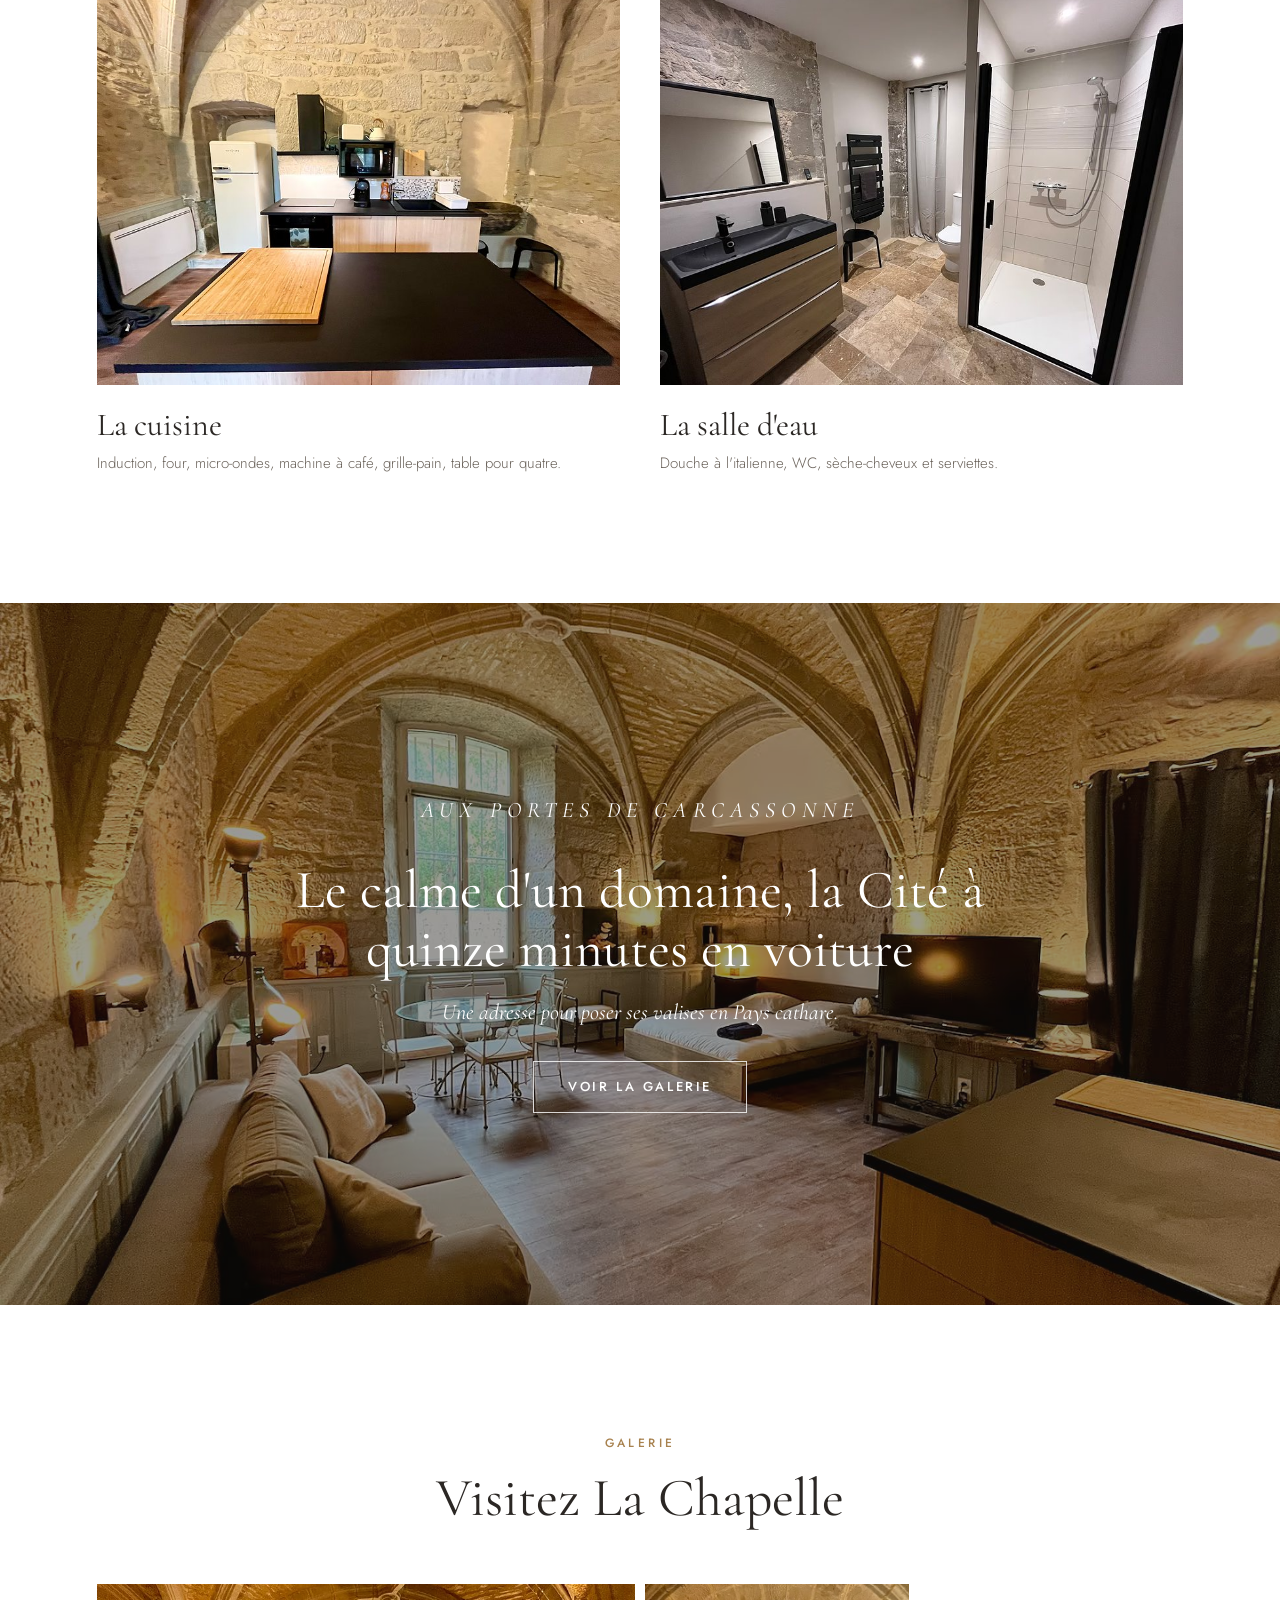
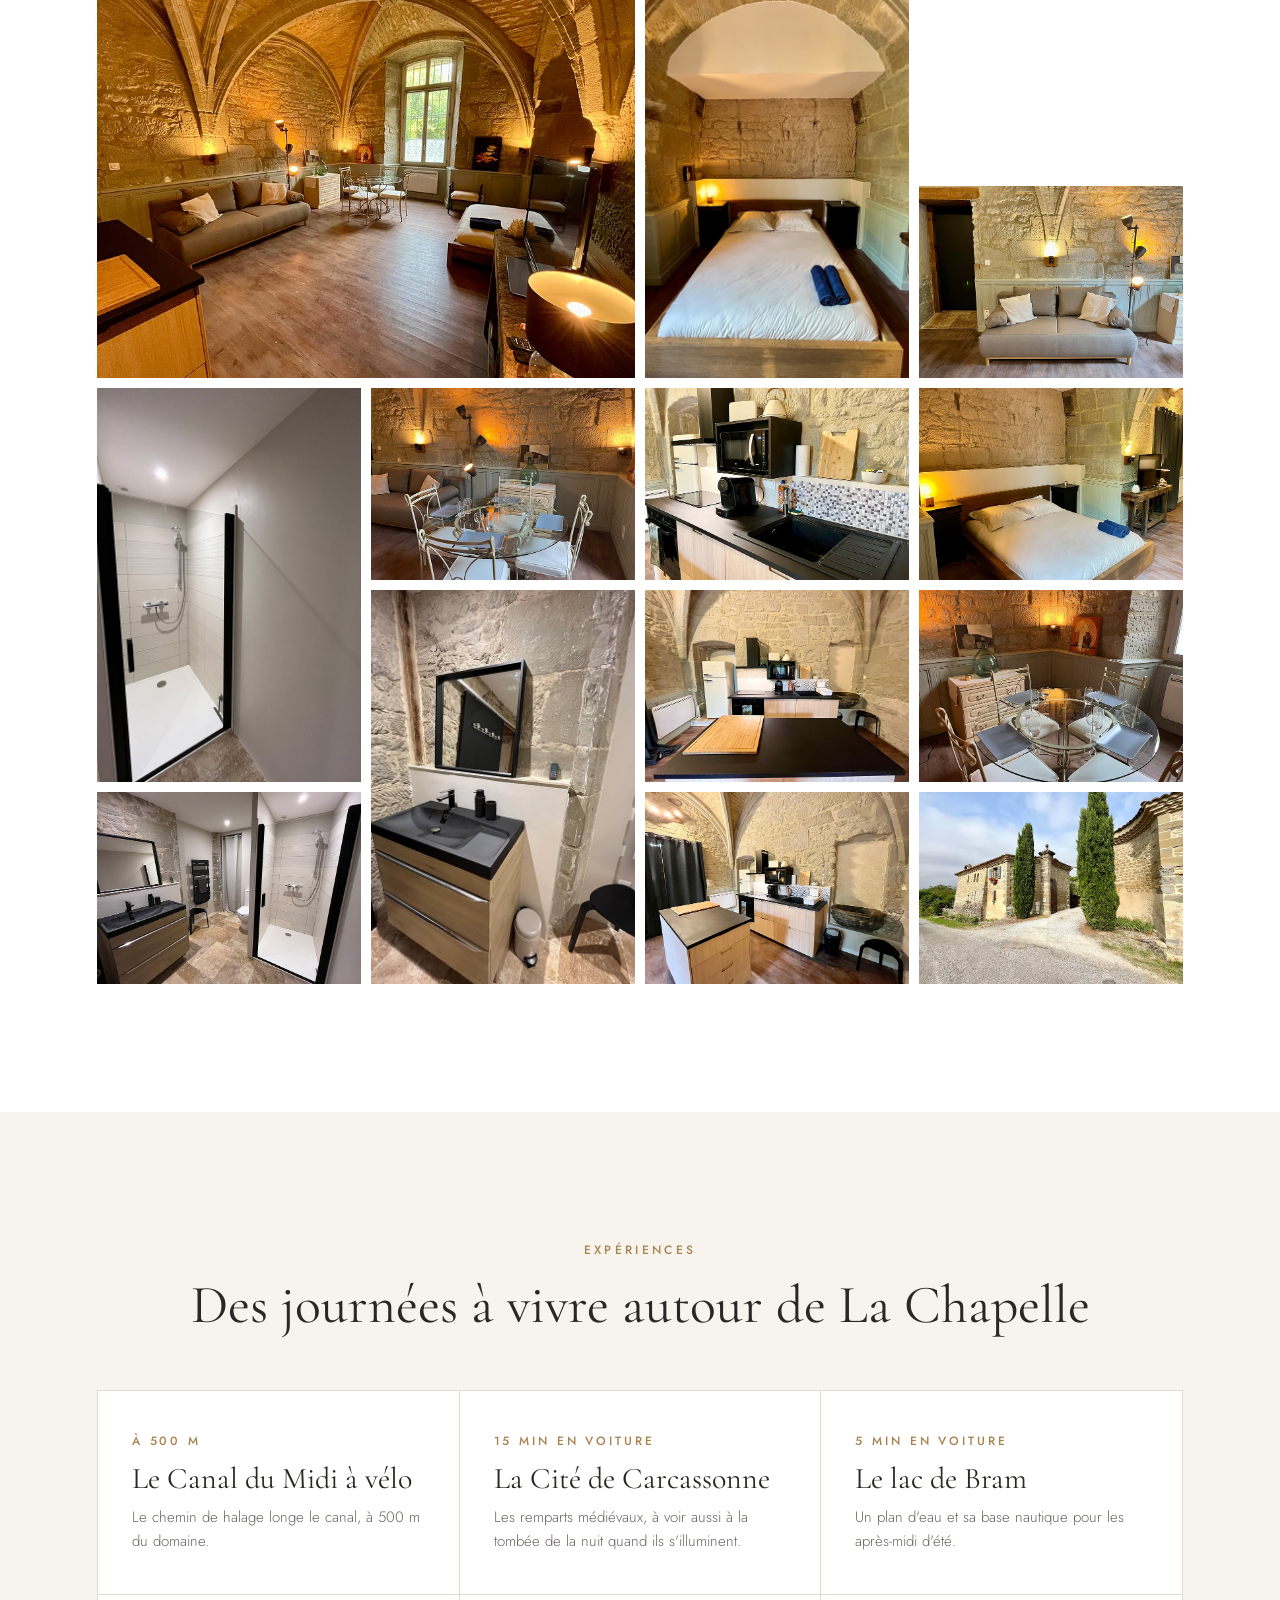
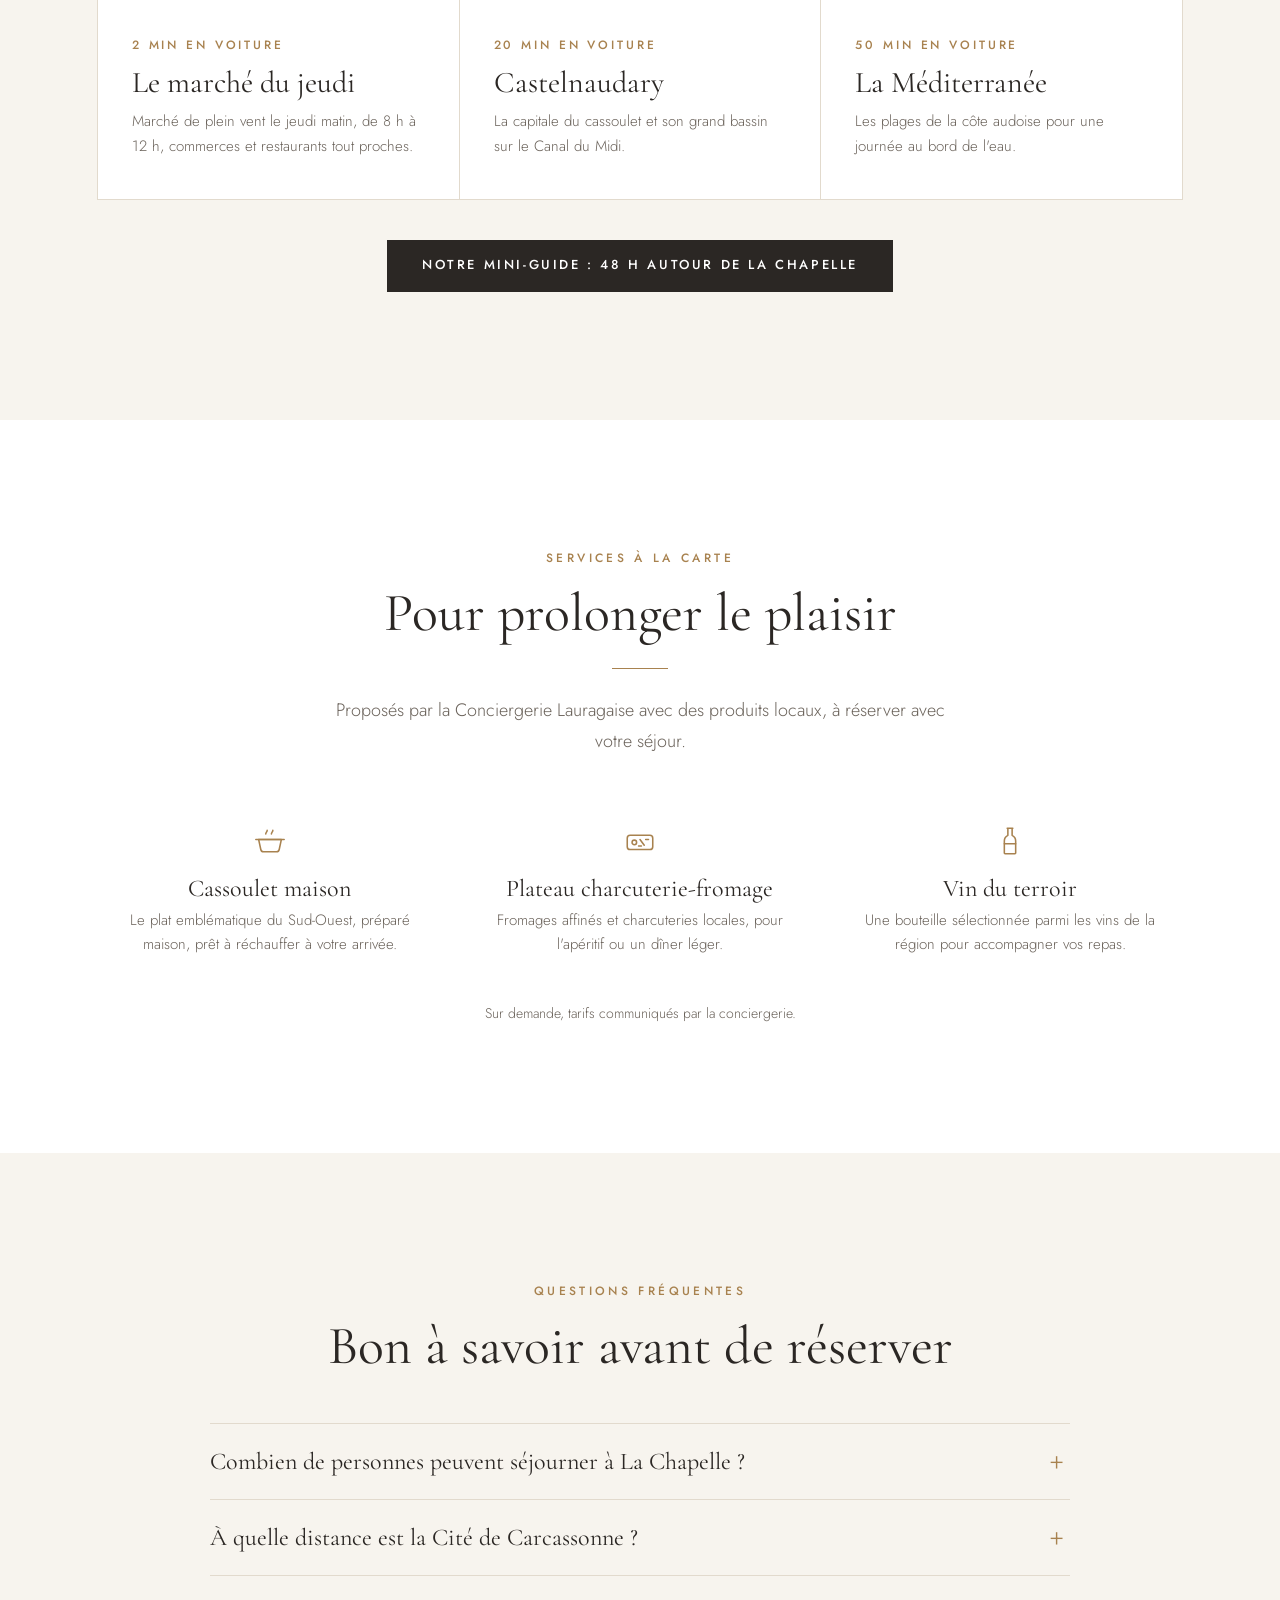
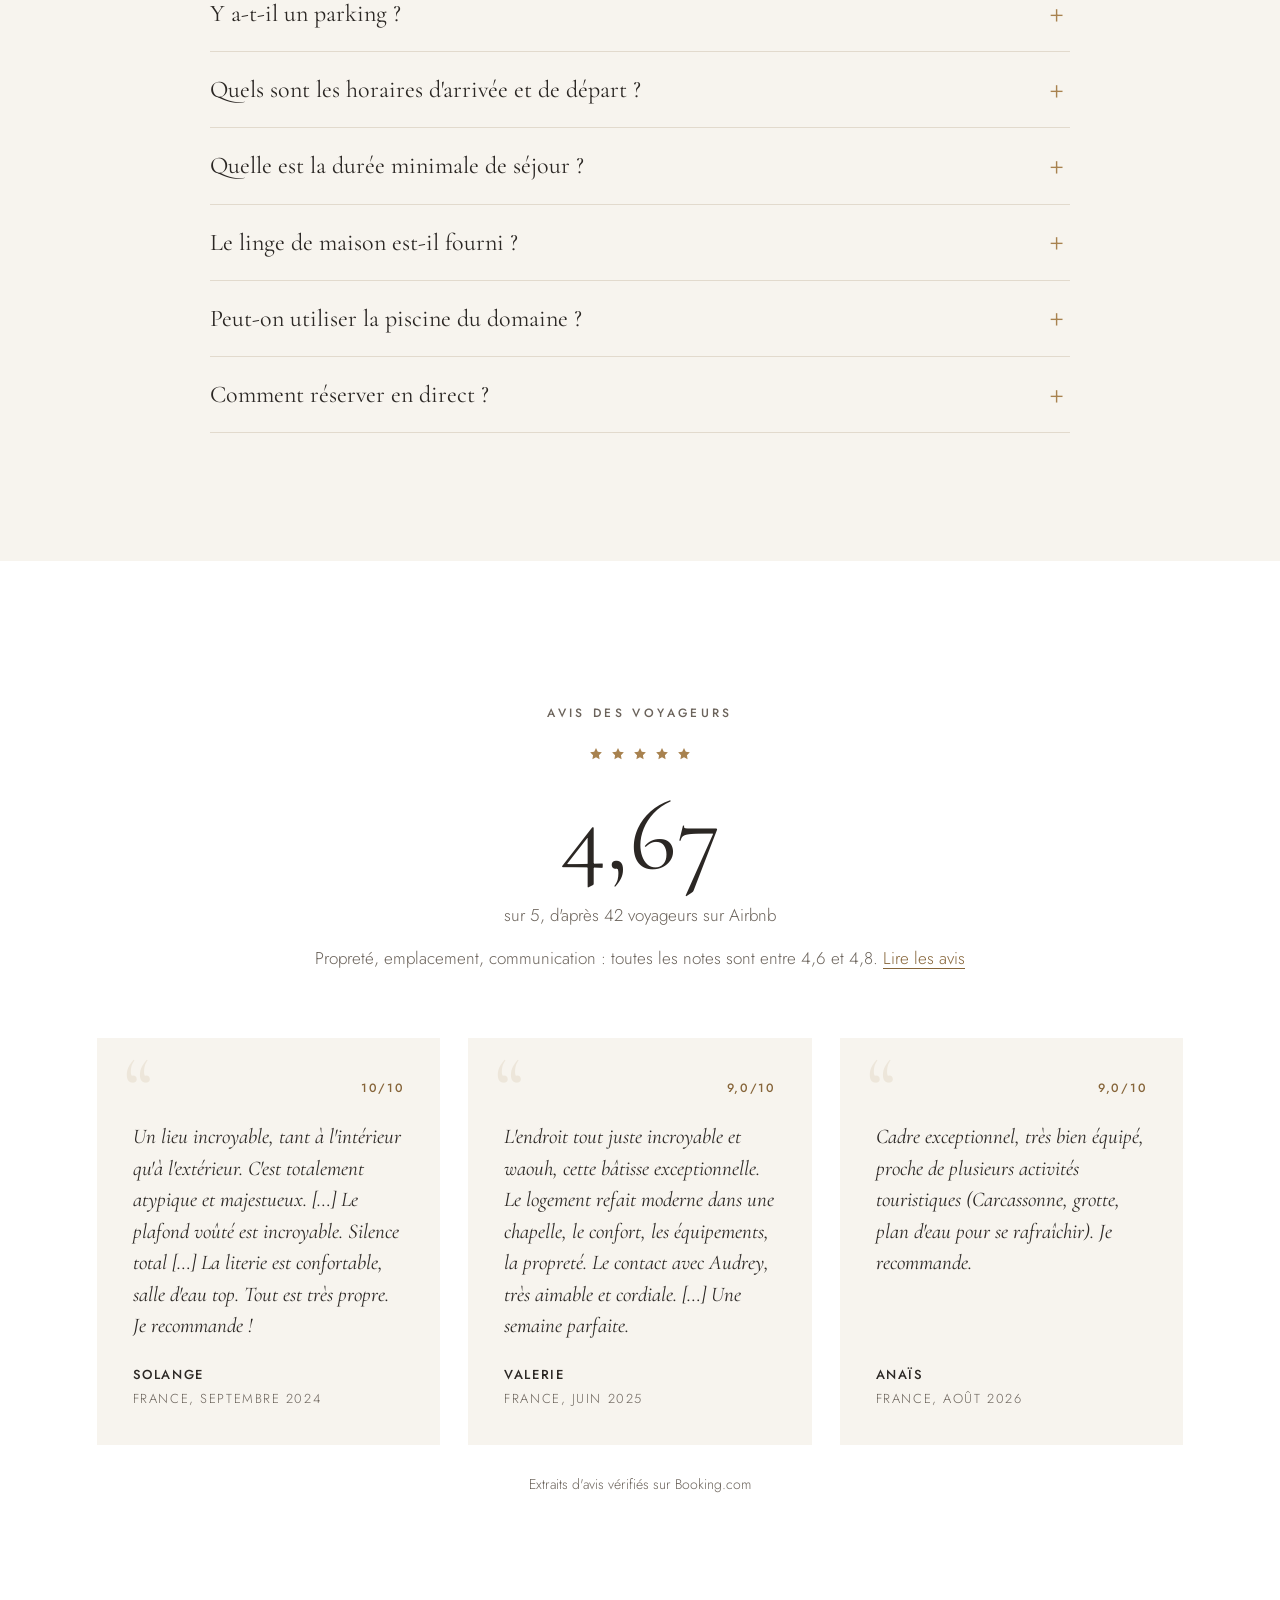
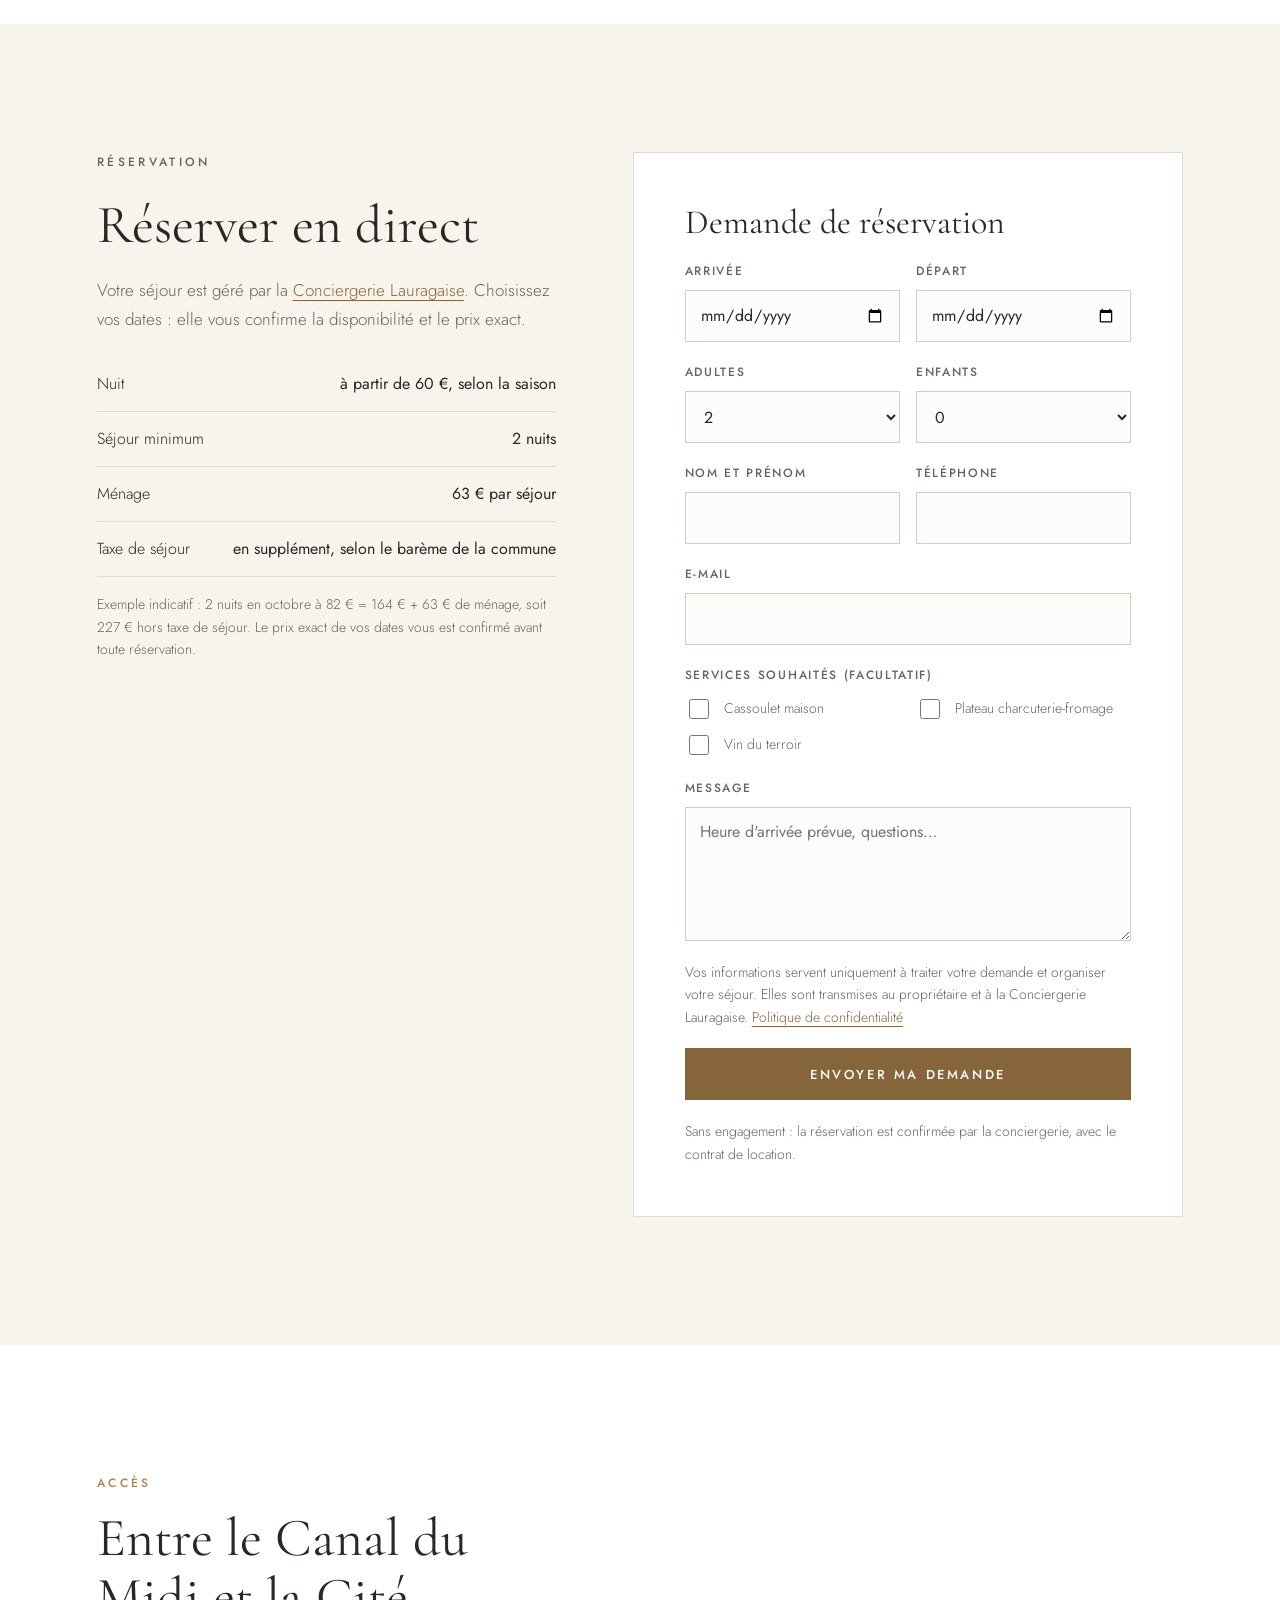
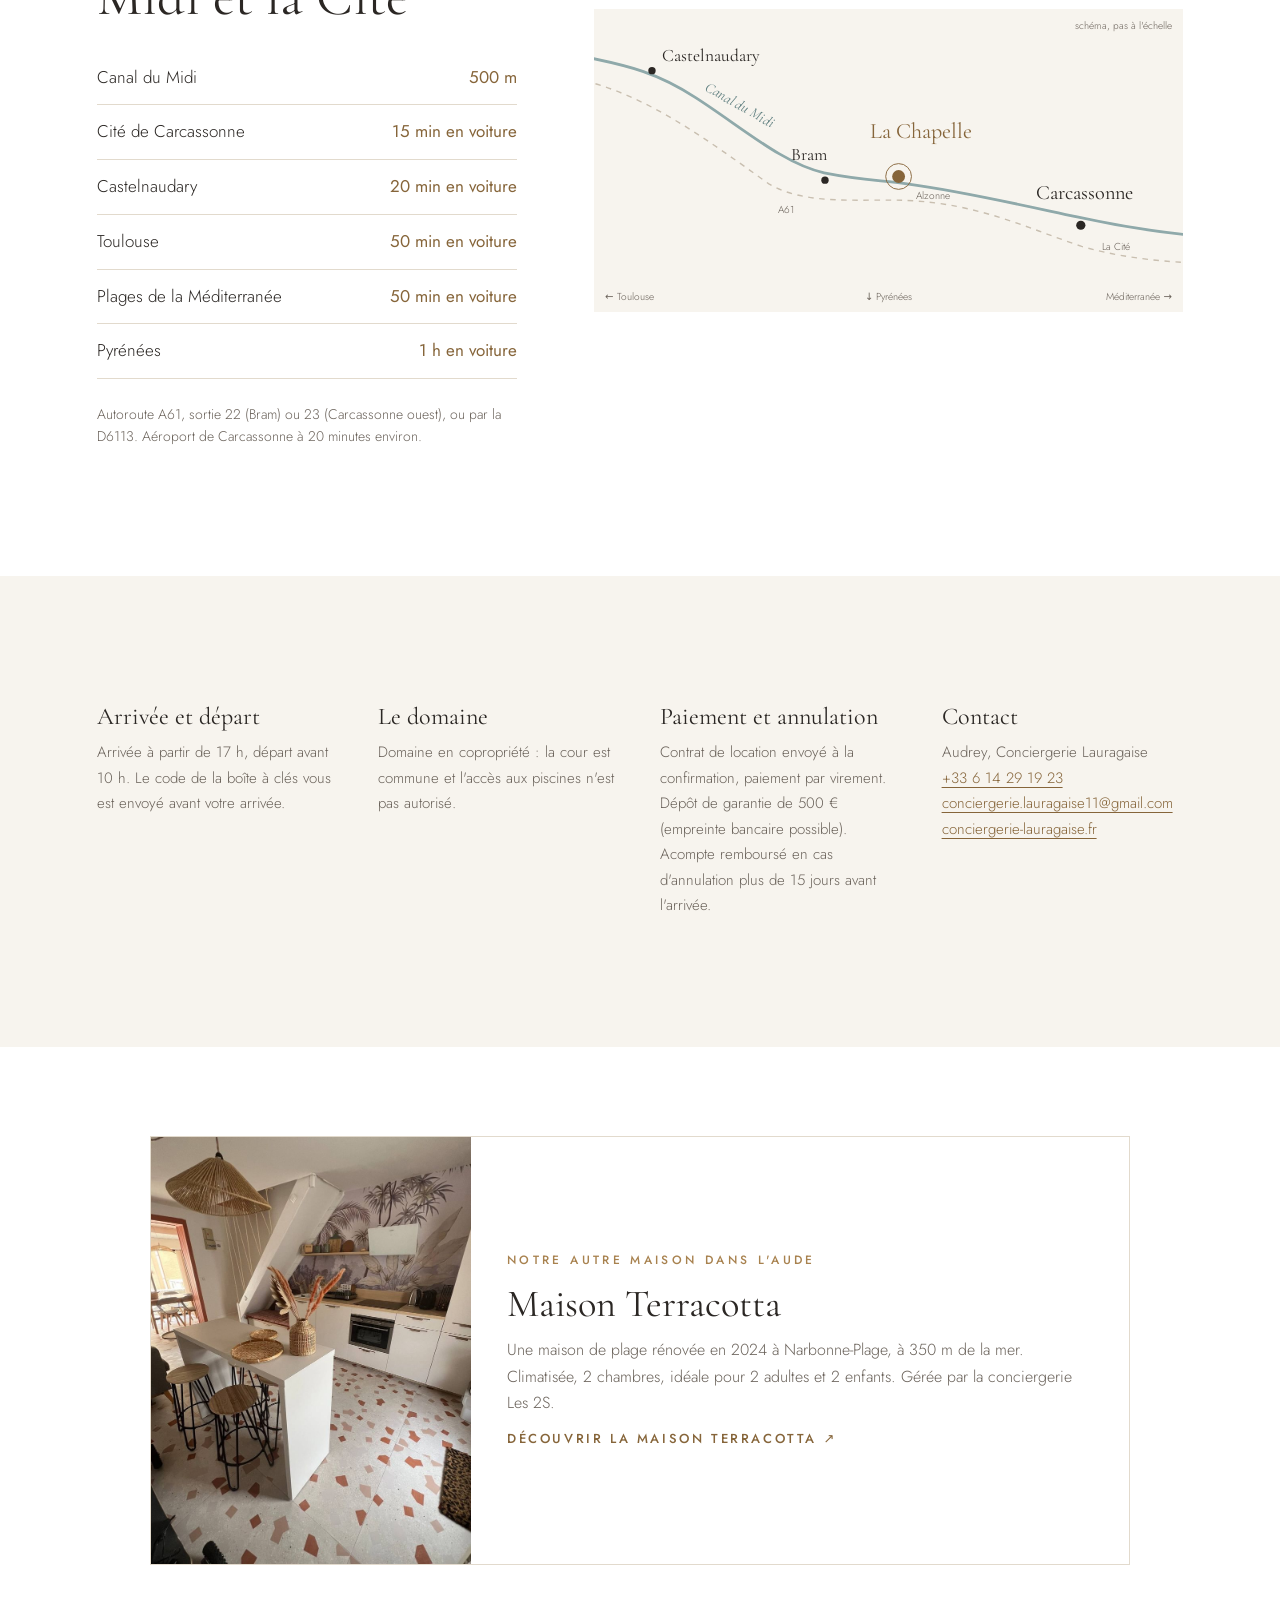
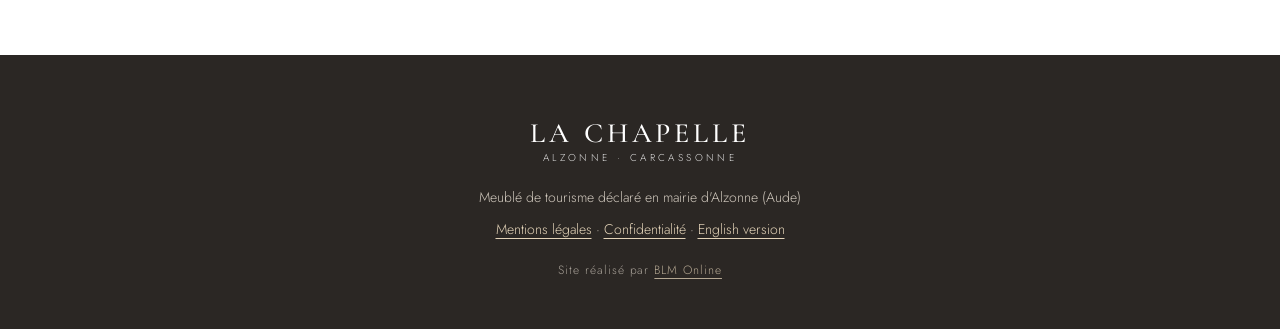
==== commit caea5278: "Bloc « Notre autre maison dans l'Aude » (lien entre La Chapelle et la Maison Terracotta) Co-Authored" ====
--- a/index.html
+++ b/index.html
@@ -20,7 +20,7 @@
 <meta name="theme-color" content="#FFFFFF">
 <link rel="icon" href="favicon.svg" type="image/svg+xml">
 <link rel="preload" href="fonts/cormorant-garamond-latin-400-normal.woff2" as="font" type="font/woff2" crossorigin>
-<link rel="stylesheet" href="style.css">
+<link rel="stylesheet" href="style.css?v=2">
 </head>
 <body>
 <a class="skip" href="#contenu">Aller au contenu</a>
@@ -209,6 +209,14 @@
 <div><h3>Contact</h3><p>Audrey, Conciergerie Lauragaise<br><a href="tel:+33614291923">+33 6 14 29 19 23</a><br><a href="mailto:conciergerie.lauragaise11@gmail.com">conciergerie.lauragaise11@gmail.com</a><br><a href="https://conciergerie-lauragaise.fr" target="_blank" rel="noopener">conciergerie-lauragaise.fr</a></p></div>
 </div>
 </section>
+<section class="section autre" aria-labelledby="autre-titre">
+<div class="container">
+<a class="autre-card" href="https://terracotta.blm-online.fr/" target="_blank" rel="noopener">
+<img src="img/maison-terracotta-800.jpg" loading="lazy" width="800" height="1067" alt="Pièce de vie de la Maison Terracotta à Narbonne-Plage">
+<div><p class="label">Notre autre maison dans l'Aude</p><h2 id="autre-titre">Maison Terracotta</h2><p>Une maison de plage rénovée en 2024 à Narbonne-Plage, à 350 m de la mer. Climatisée, 2 chambres, idéale pour 2 adultes et 2 enfants. Gérée par la conciergerie Les 2S.</p><span class="autre-cta">Découvrir la Maison Terracotta ↗</span></div>
+</a>
+</div>
+</section>
 </main>
 
 <footer>
--- a/style.css
+++ b/style.css
@@ -285,3 +285,14 @@
 .cta-box h2{margin:0 0 10px;font-size:36px}
 .cta-box p{margin-bottom:24px}
 footer .credit{margin-top:18px;font-size:12px;letter-spacing:.08em;opacity:.75}
+
+/* Notre autre maison */
+.autre{padding:clamp(60px,7vw,100px) 0}
+.autre-card{display:grid;grid-template-columns:320px minmax(0,1fr);max-width:980px;margin:0 auto;background:var(--blanc);border:1px solid var(--trait);text-decoration:none;color:var(--encre);transition:box-shadow .25s}
+.autre-card:hover{box-shadow:0 18px 40px rgba(43,39,36,.12)}
+.autre-card img{width:100%;height:100%;min-height:260px;object-fit:cover;display:block}
+.autre-card>div{padding:32px 36px;display:flex;flex-direction:column;justify-content:center;gap:12px}
+.autre-card h2{font-size:clamp(30px,3vw,40px)}
+.autre-card p:not(.label){color:var(--gris);font-size:16px;line-height:1.65}
+.autre-cta{font-family:var(--sans);font-size:13px;font-weight:500;letter-spacing:.2em;text-transform:uppercase;color:var(--pierre-fonce)}
+@media(max-width:720px){.autre-card{grid-template-columns:1fr}.autre-card img{height:220px;min-height:0}.autre-card>div{padding:24px}}
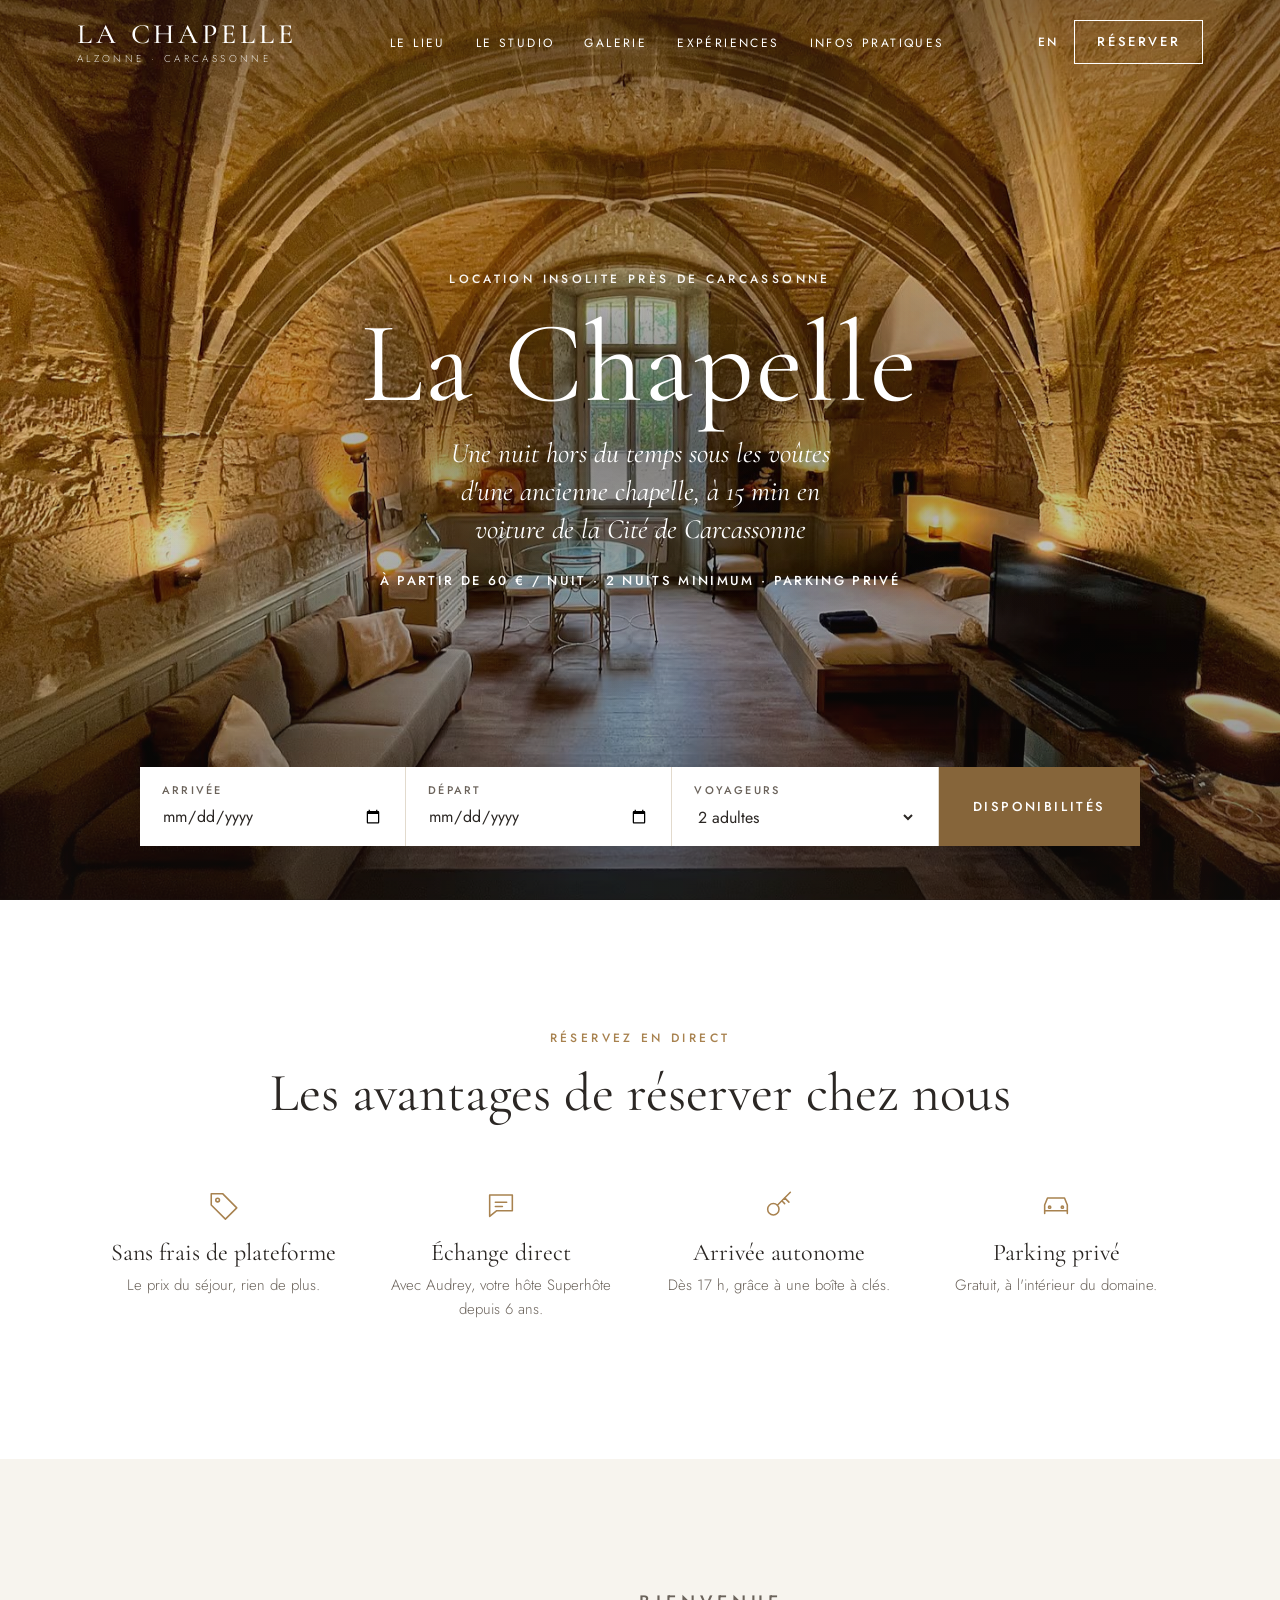
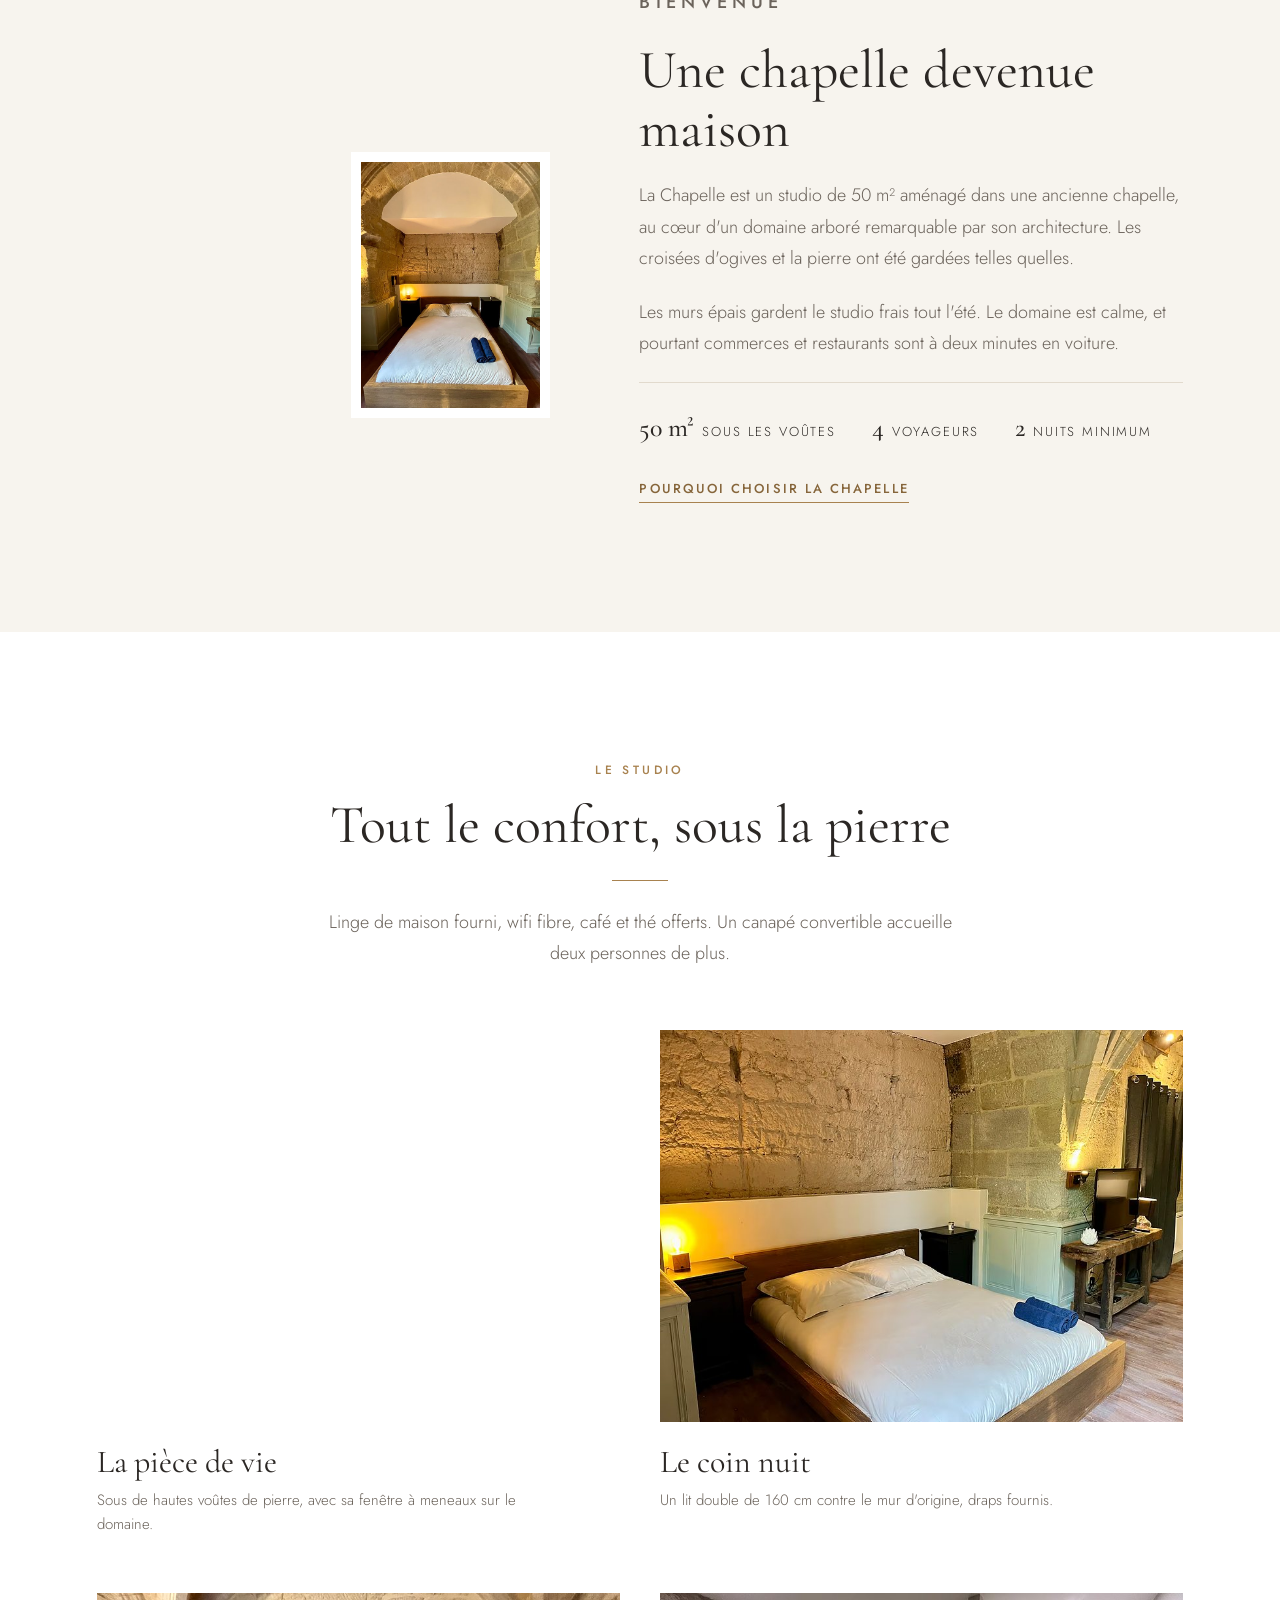
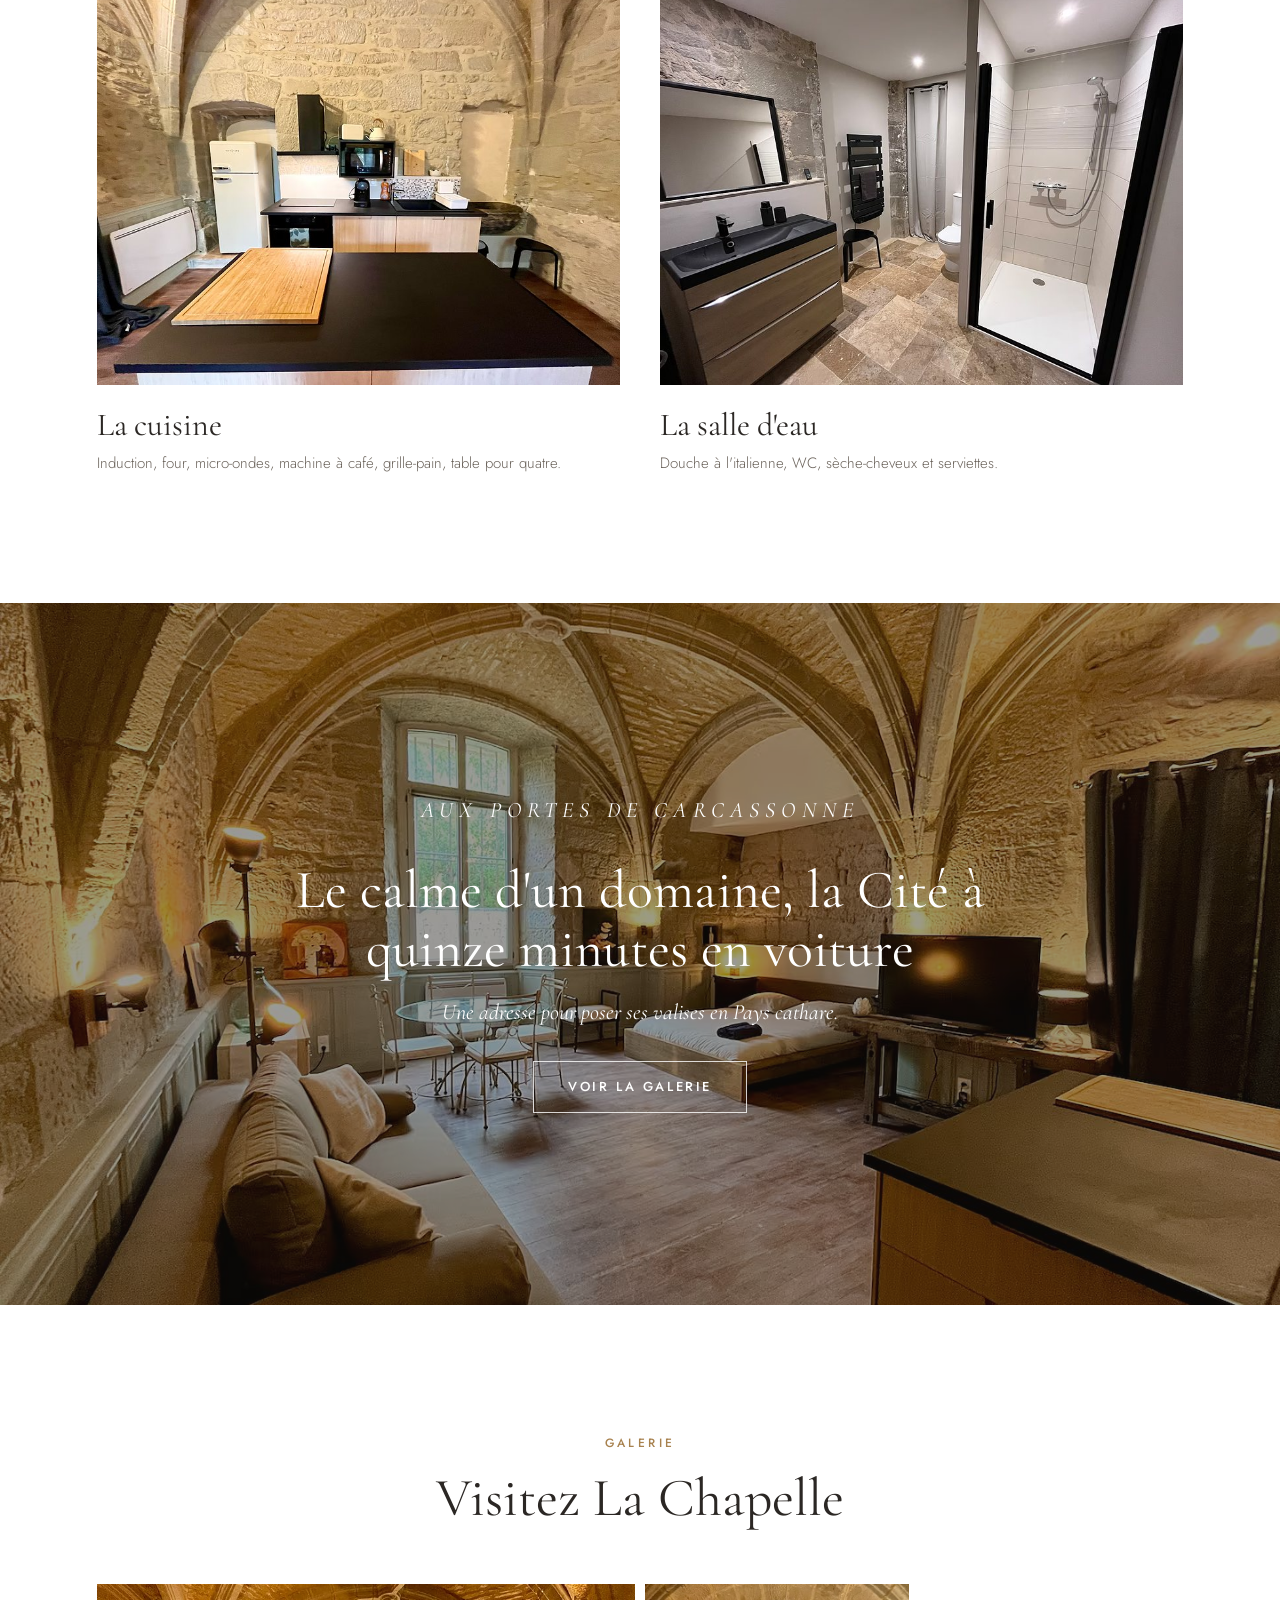
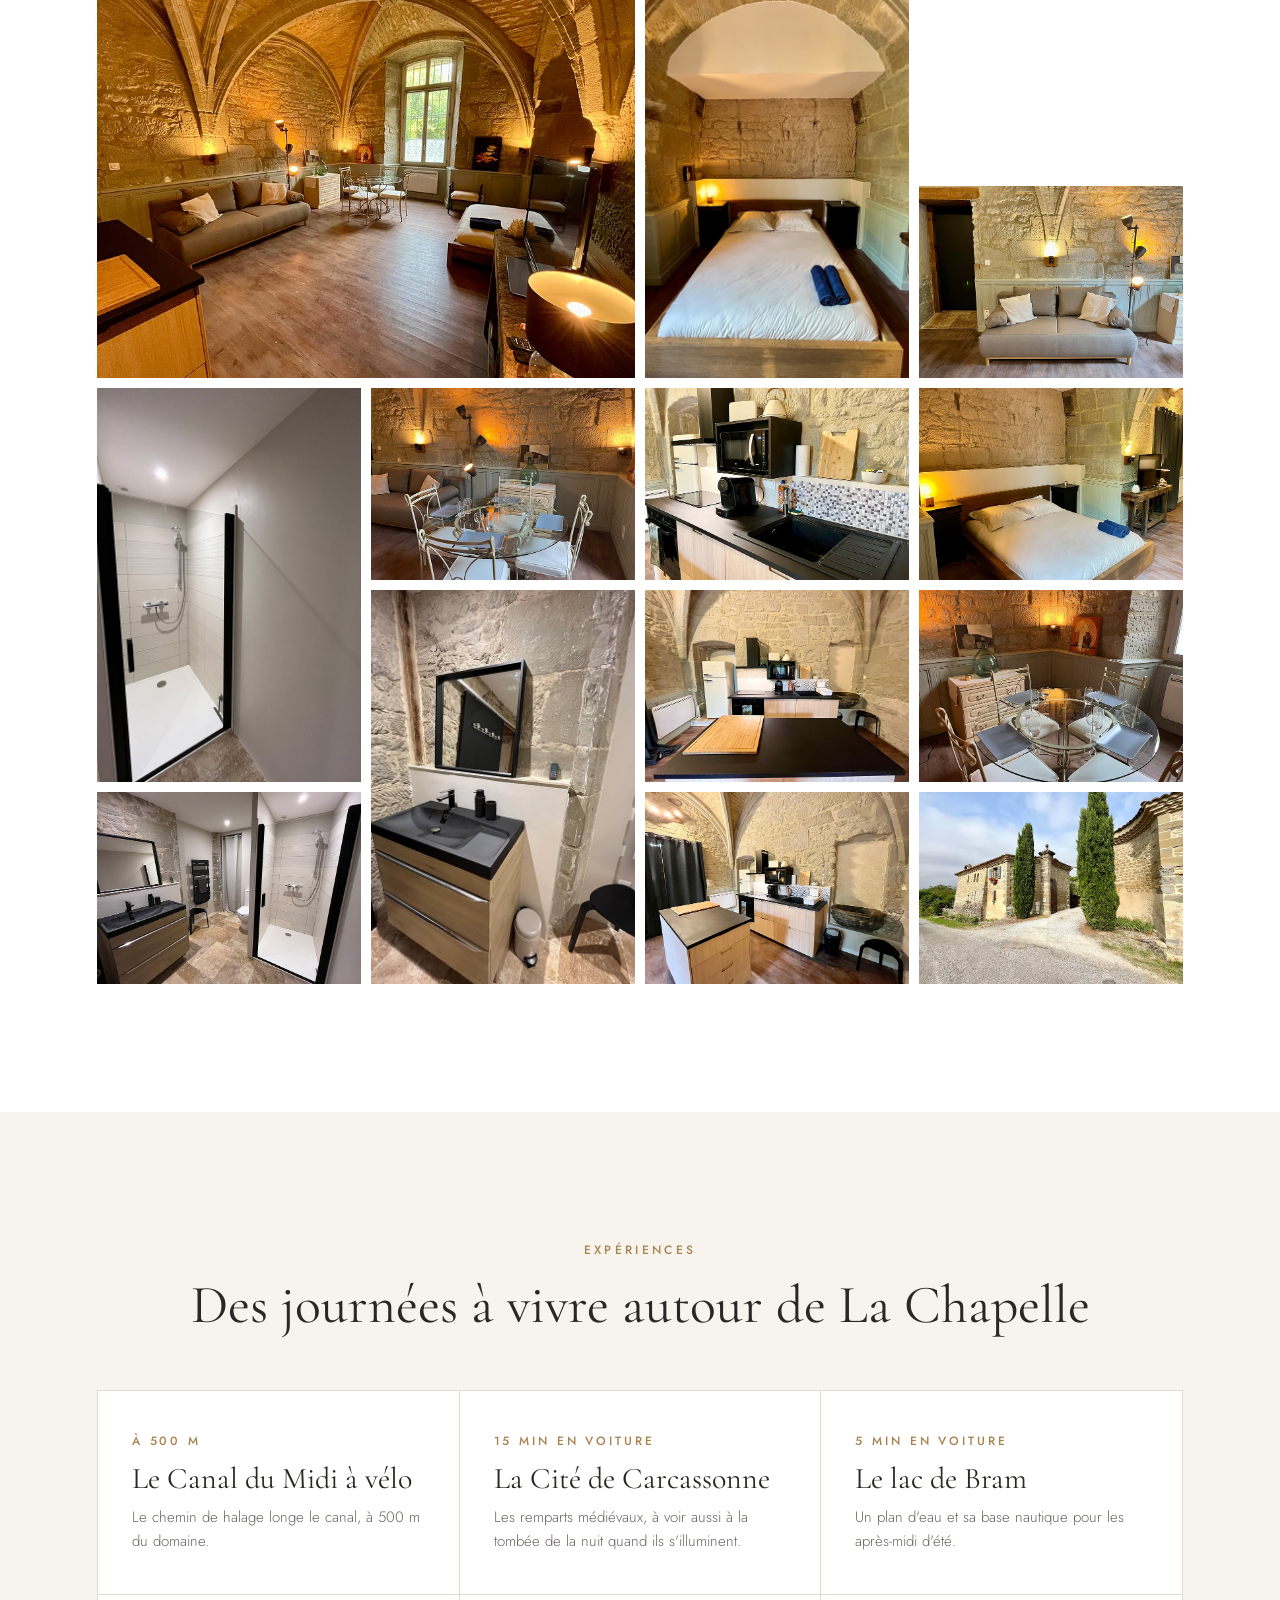
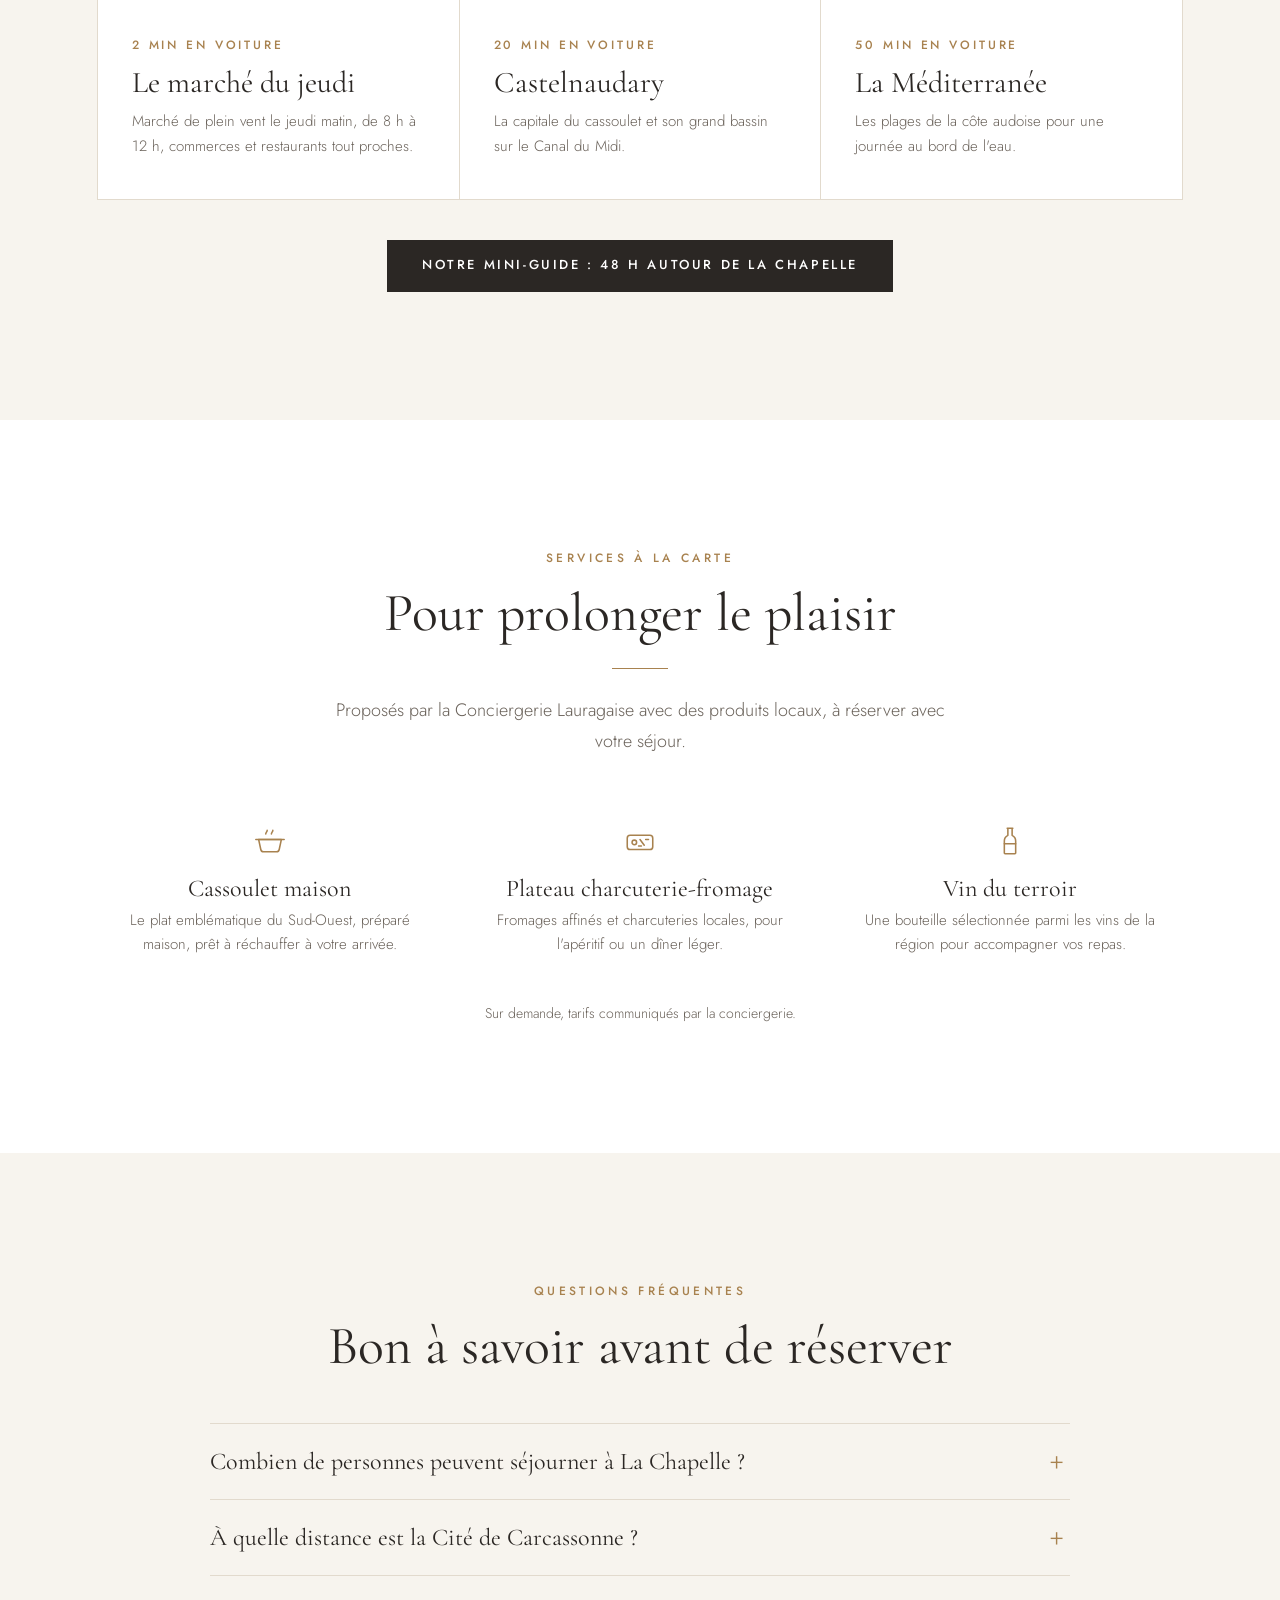
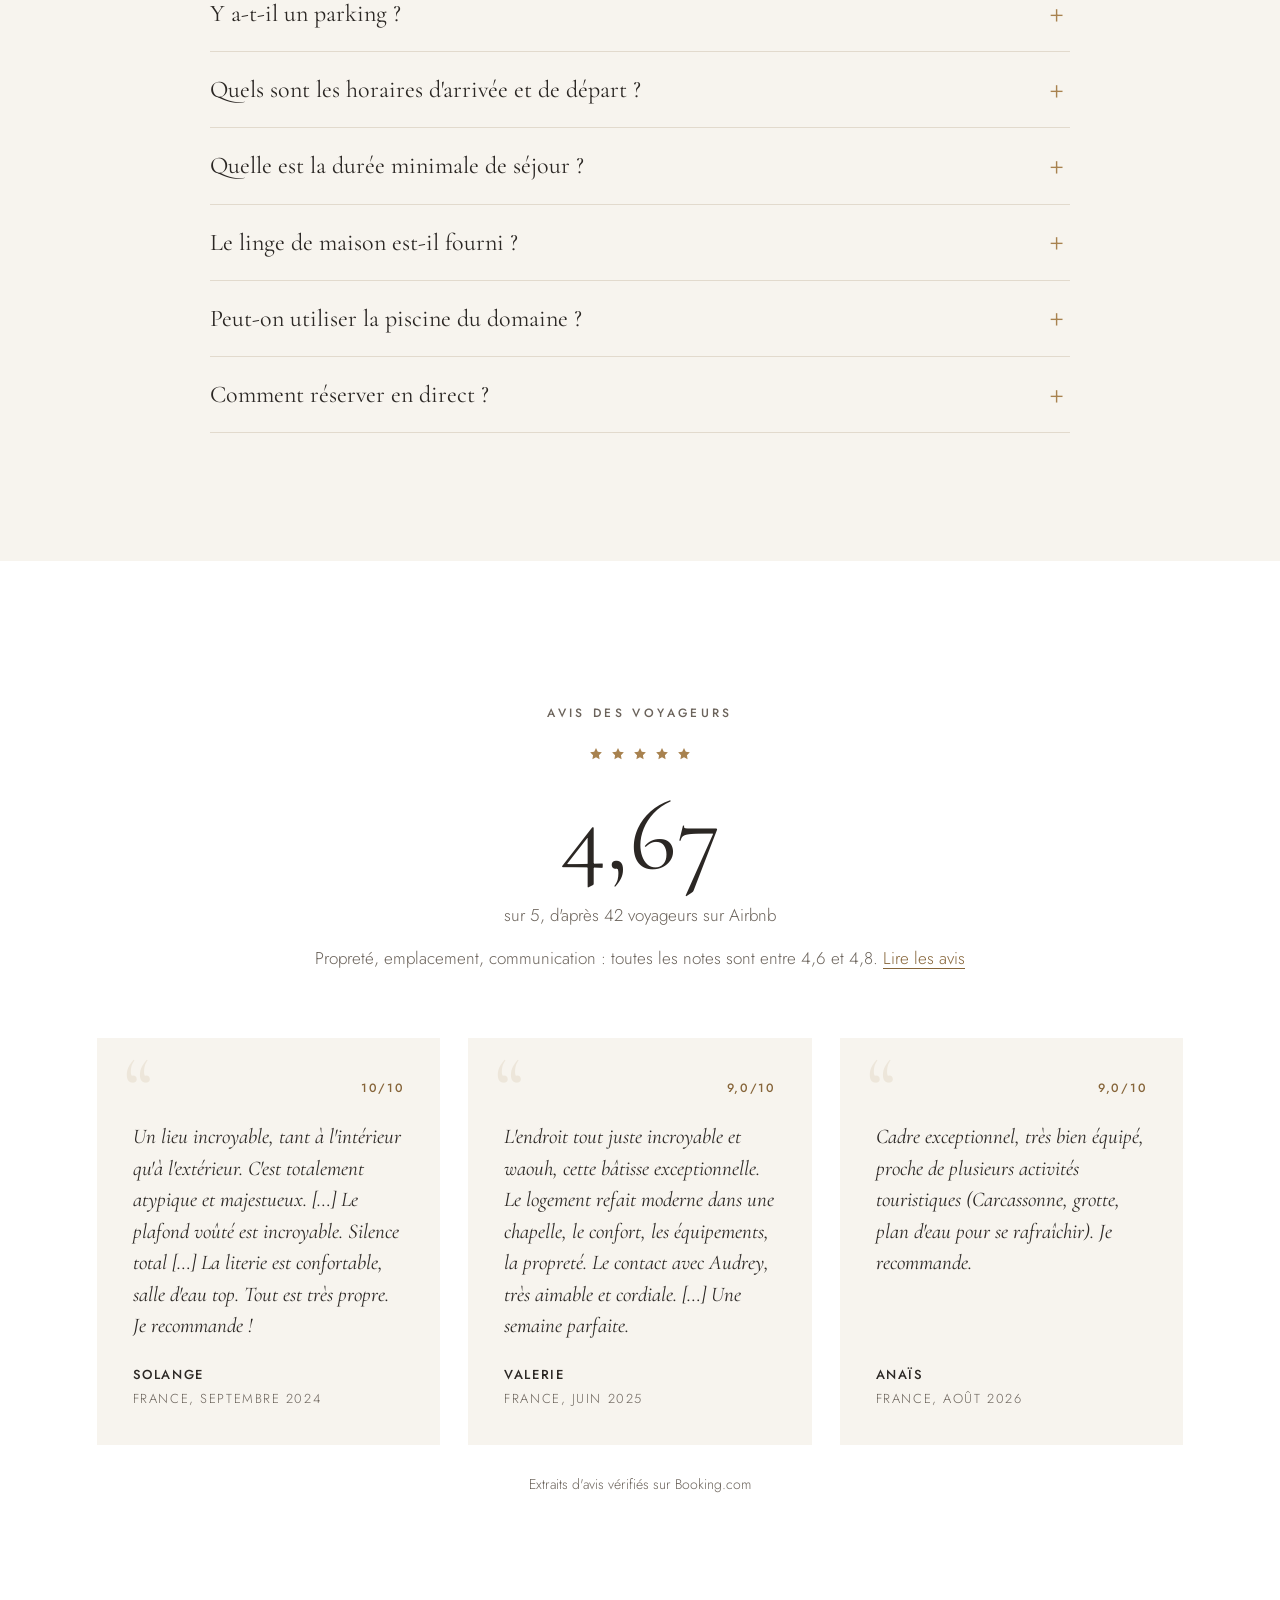
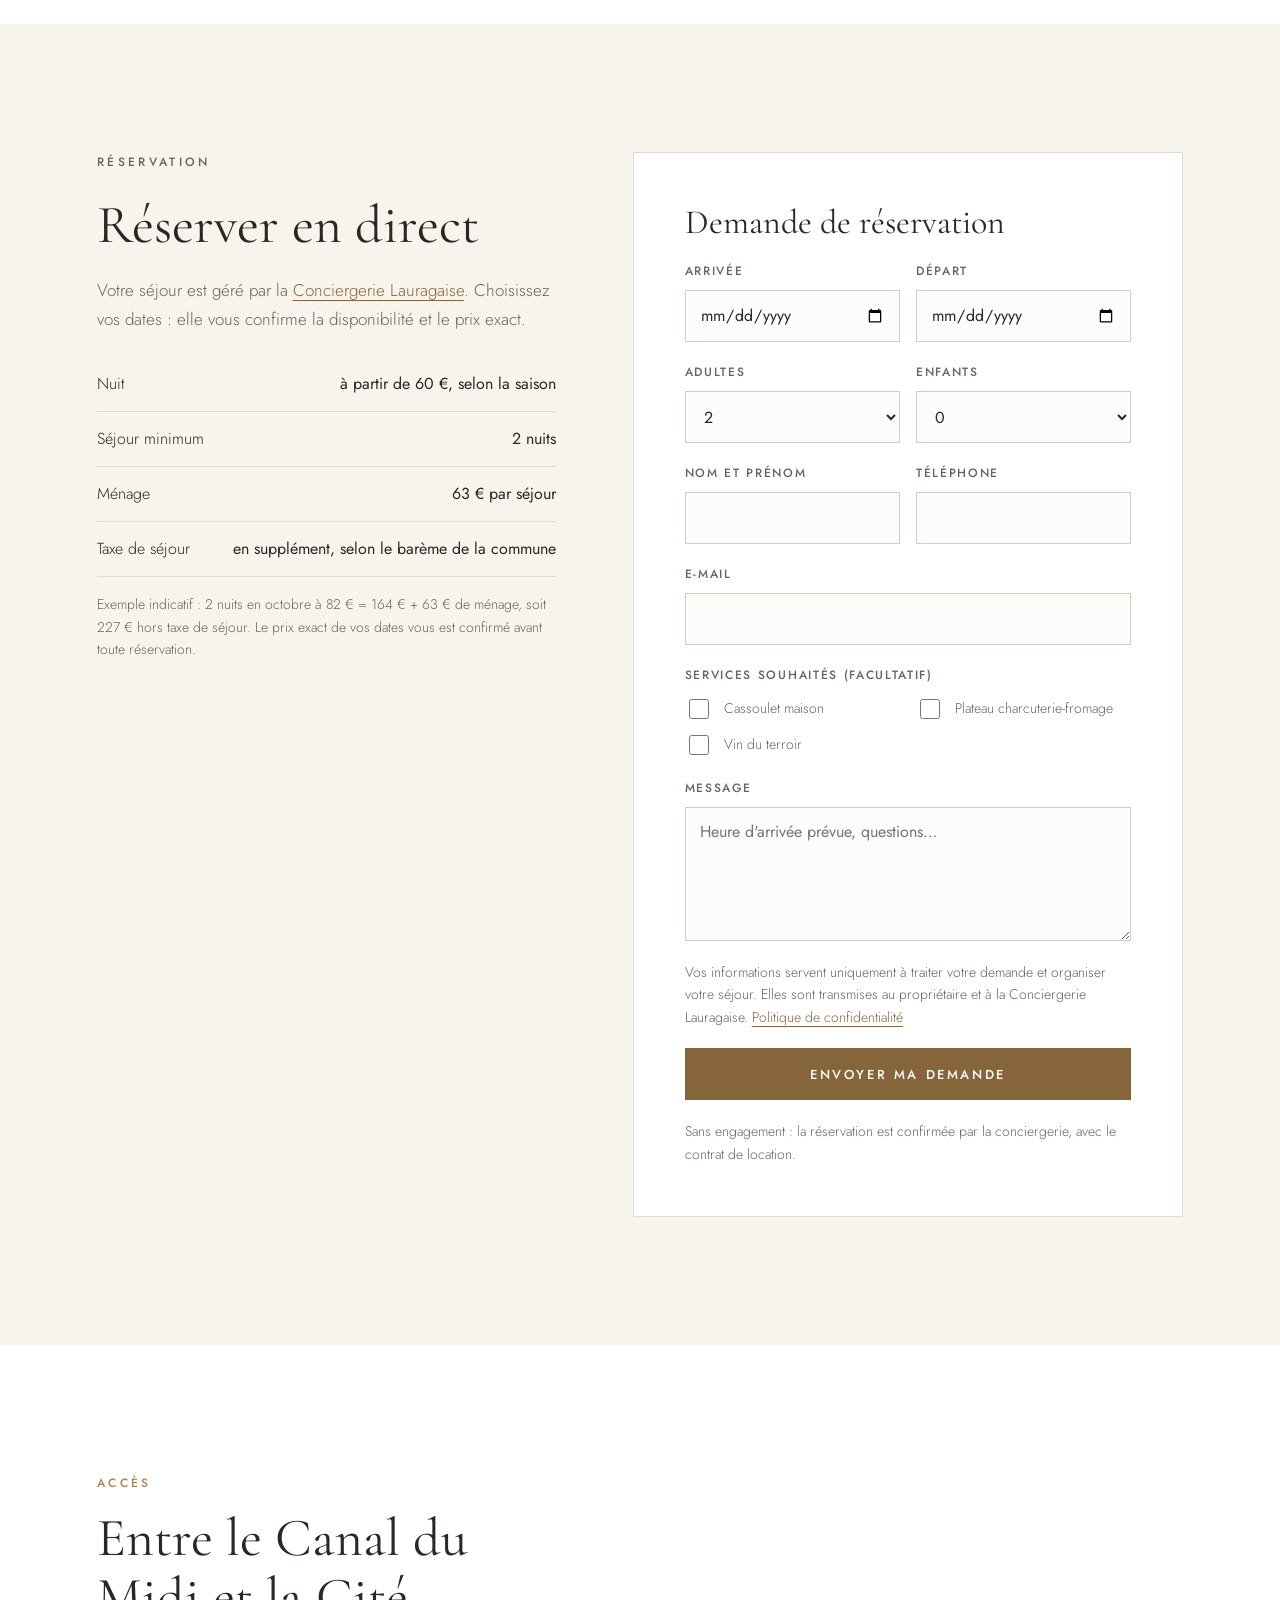
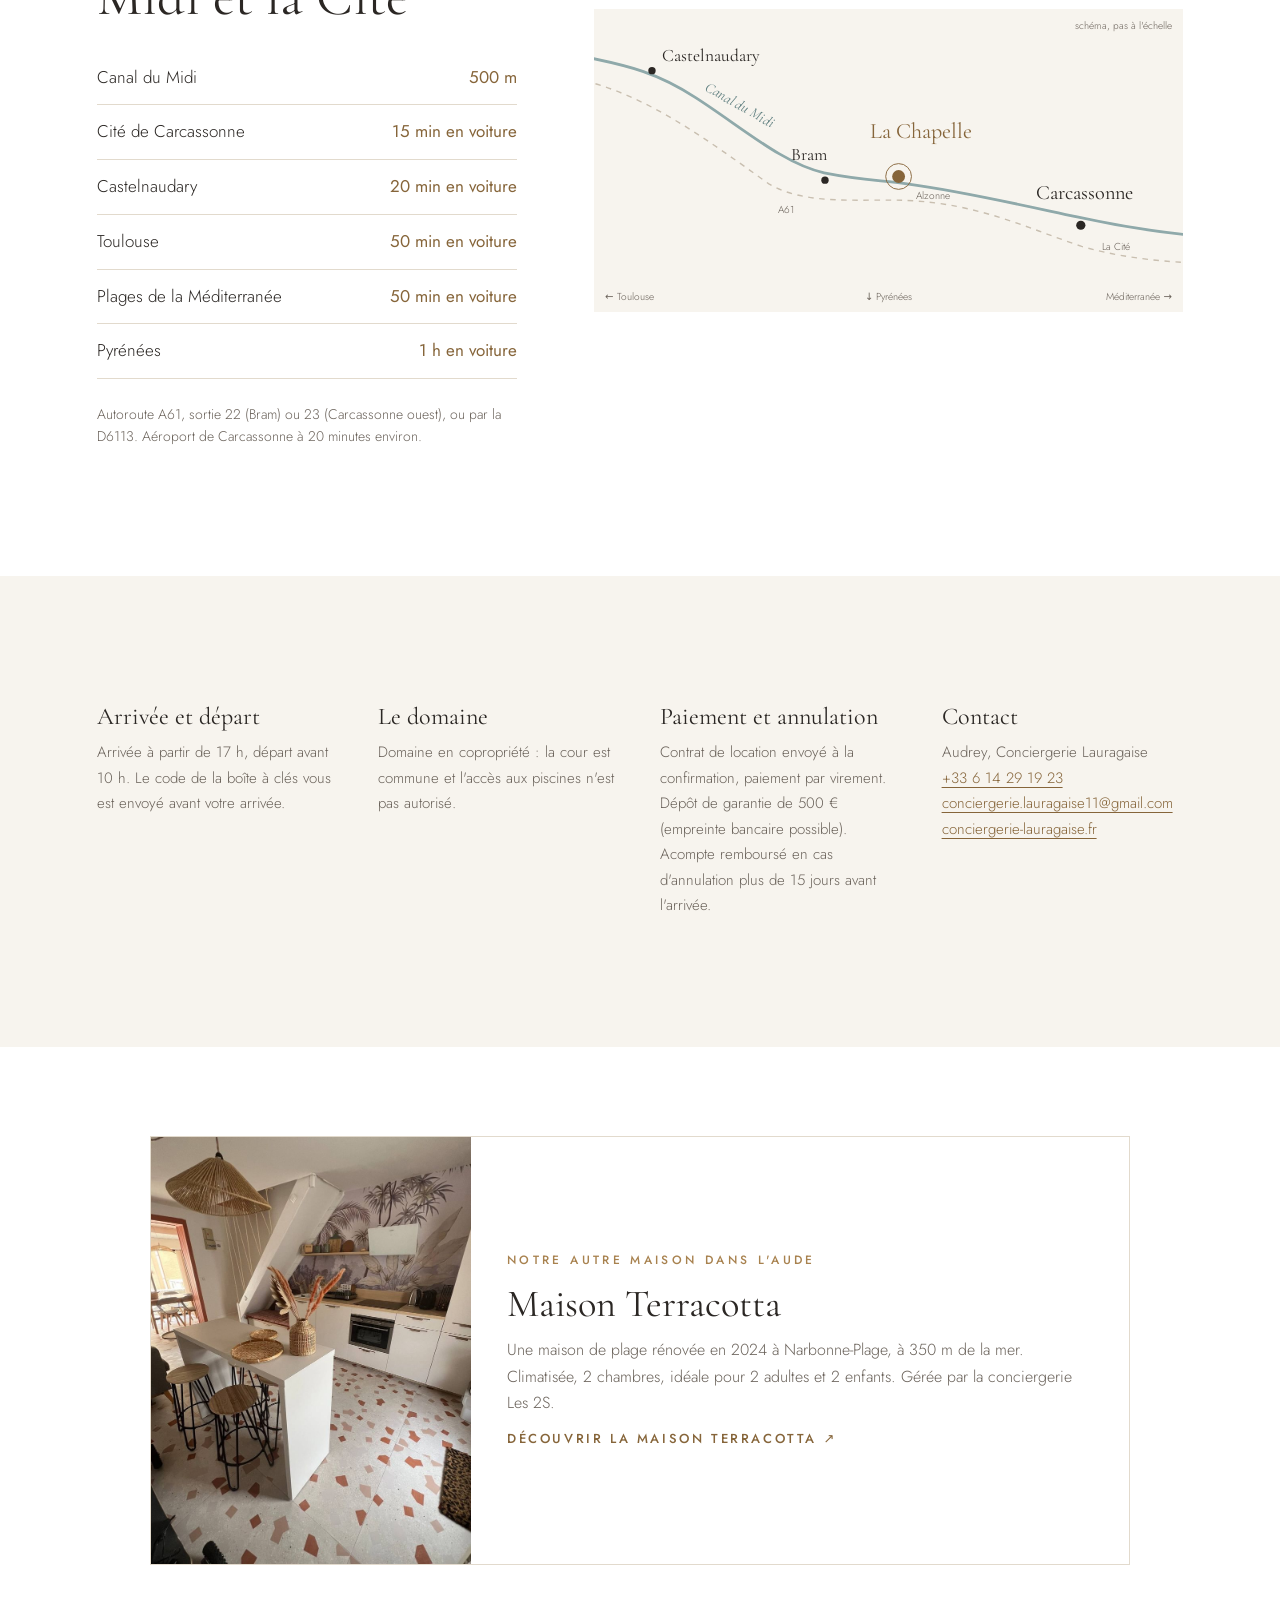
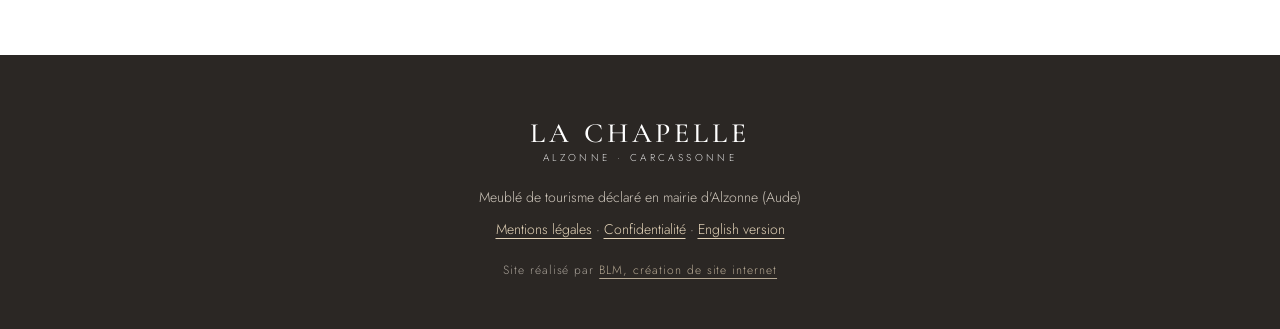
==== commit 78d2d079: "Crédit BLM : lien direct vers www.blm-online.fr avec un texte descriptif Co-Authored-By: Claude Opus" ====
--- a/index.html
+++ b/index.html
@@ -211,7 +211,7 @@
 </section>
 <section class="section autre" aria-labelledby="autre-titre">
 <div class="container">
-<a class="autre-card" href="https://terracotta.blm-online.fr/" target="_blank" rel="noopener">
+<a class="autre-card" href="https://maison-narbonne-plage.fr/" target="_blank" rel="noopener">
 <img src="img/maison-terracotta-800.jpg" loading="lazy" width="800" height="1067" alt="Pièce de vie de la Maison Terracotta à Narbonne-Plage">
 <div><p class="label">Notre autre maison dans l'Aude</p><h2 id="autre-titre">Maison Terracotta</h2><p>Une maison de plage rénovée en 2024 à Narbonne-Plage, à 350 m de la mer. Climatisée, 2 chambres, idéale pour 2 adultes et 2 enfants. Gérée par la conciergerie Les 2S.</p><span class="autre-cta">Découvrir la Maison Terracotta ↗</span></div>
 </a>
@@ -223,7 +223,7 @@
 <a class="logo" href="#top" aria-label="La Chapelle"><b>La Chapelle</b><small>Alzonne · Carcassonne</small></a>
 <p>Meublé de tourisme déclaré en mairie d'Alzonne (Aude)</p>
 <p><a href="mentions-legales.html">Mentions légales</a> · <a href="politique-confidentialite.html">Confidentialité</a> · <a href="en/">English version</a></p>
-<p class="credit">Site réalisé par <a href="https://www.blm-online.fr" target="_blank" rel="noopener">BLM Online</a></p>
+<p class="credit">Site réalisé par <a href="https://www.blm-online.fr/" target="_blank" rel="noopener">BLM, création de site internet</a></p>
 </footer>
 
 <dialog id="lb" aria-label="Agrandir">
